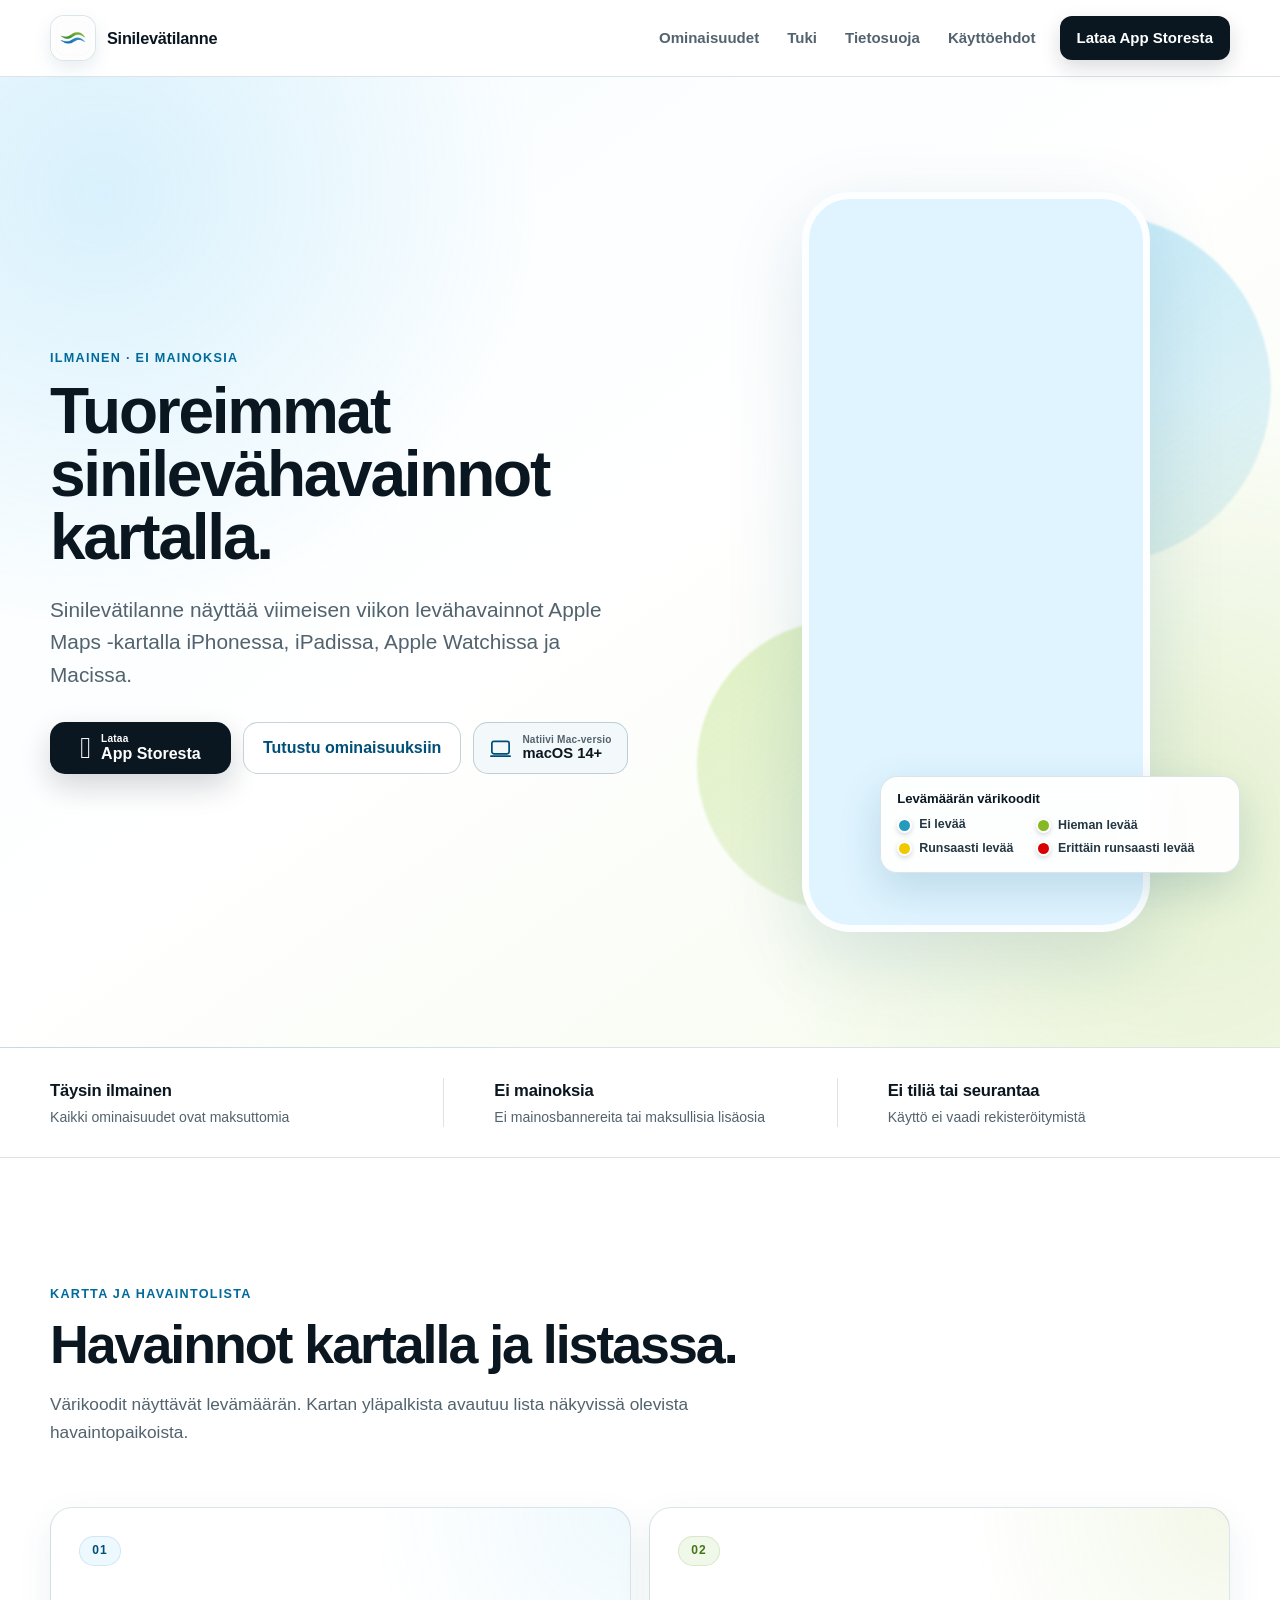
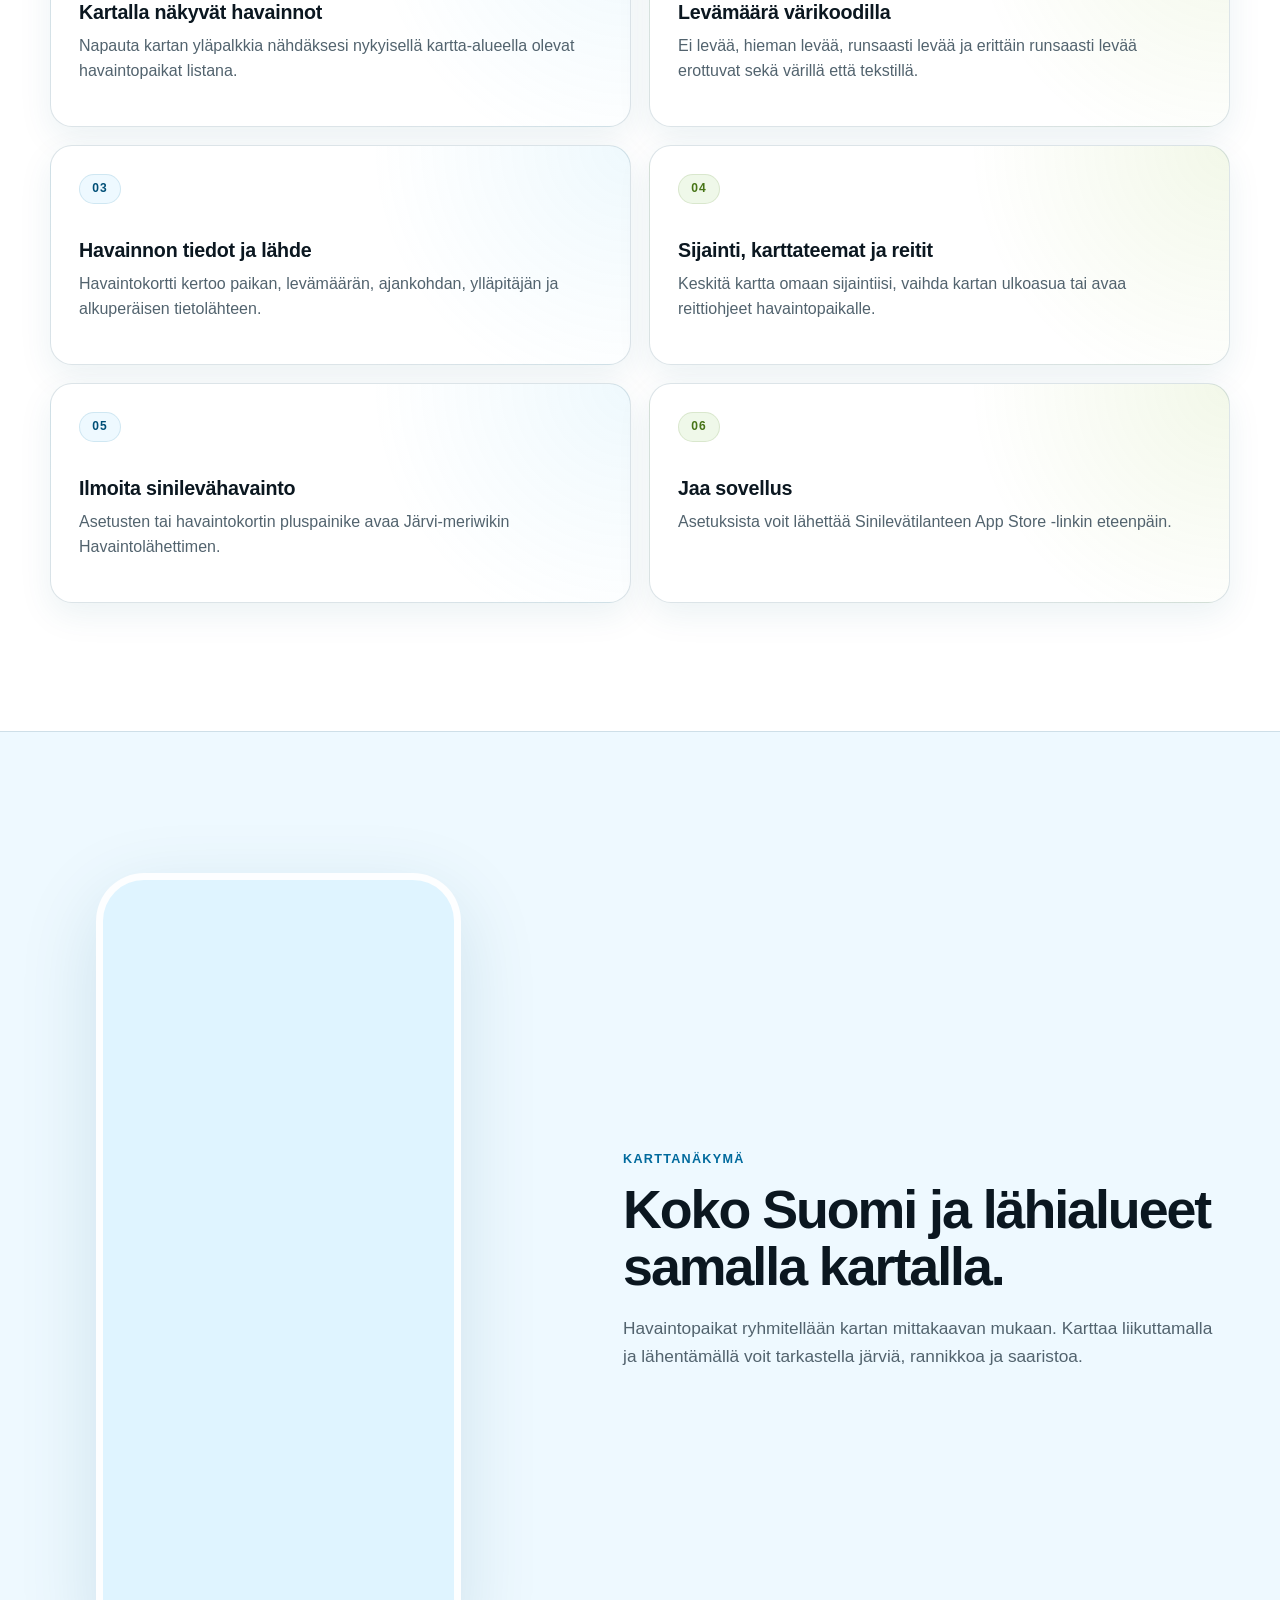
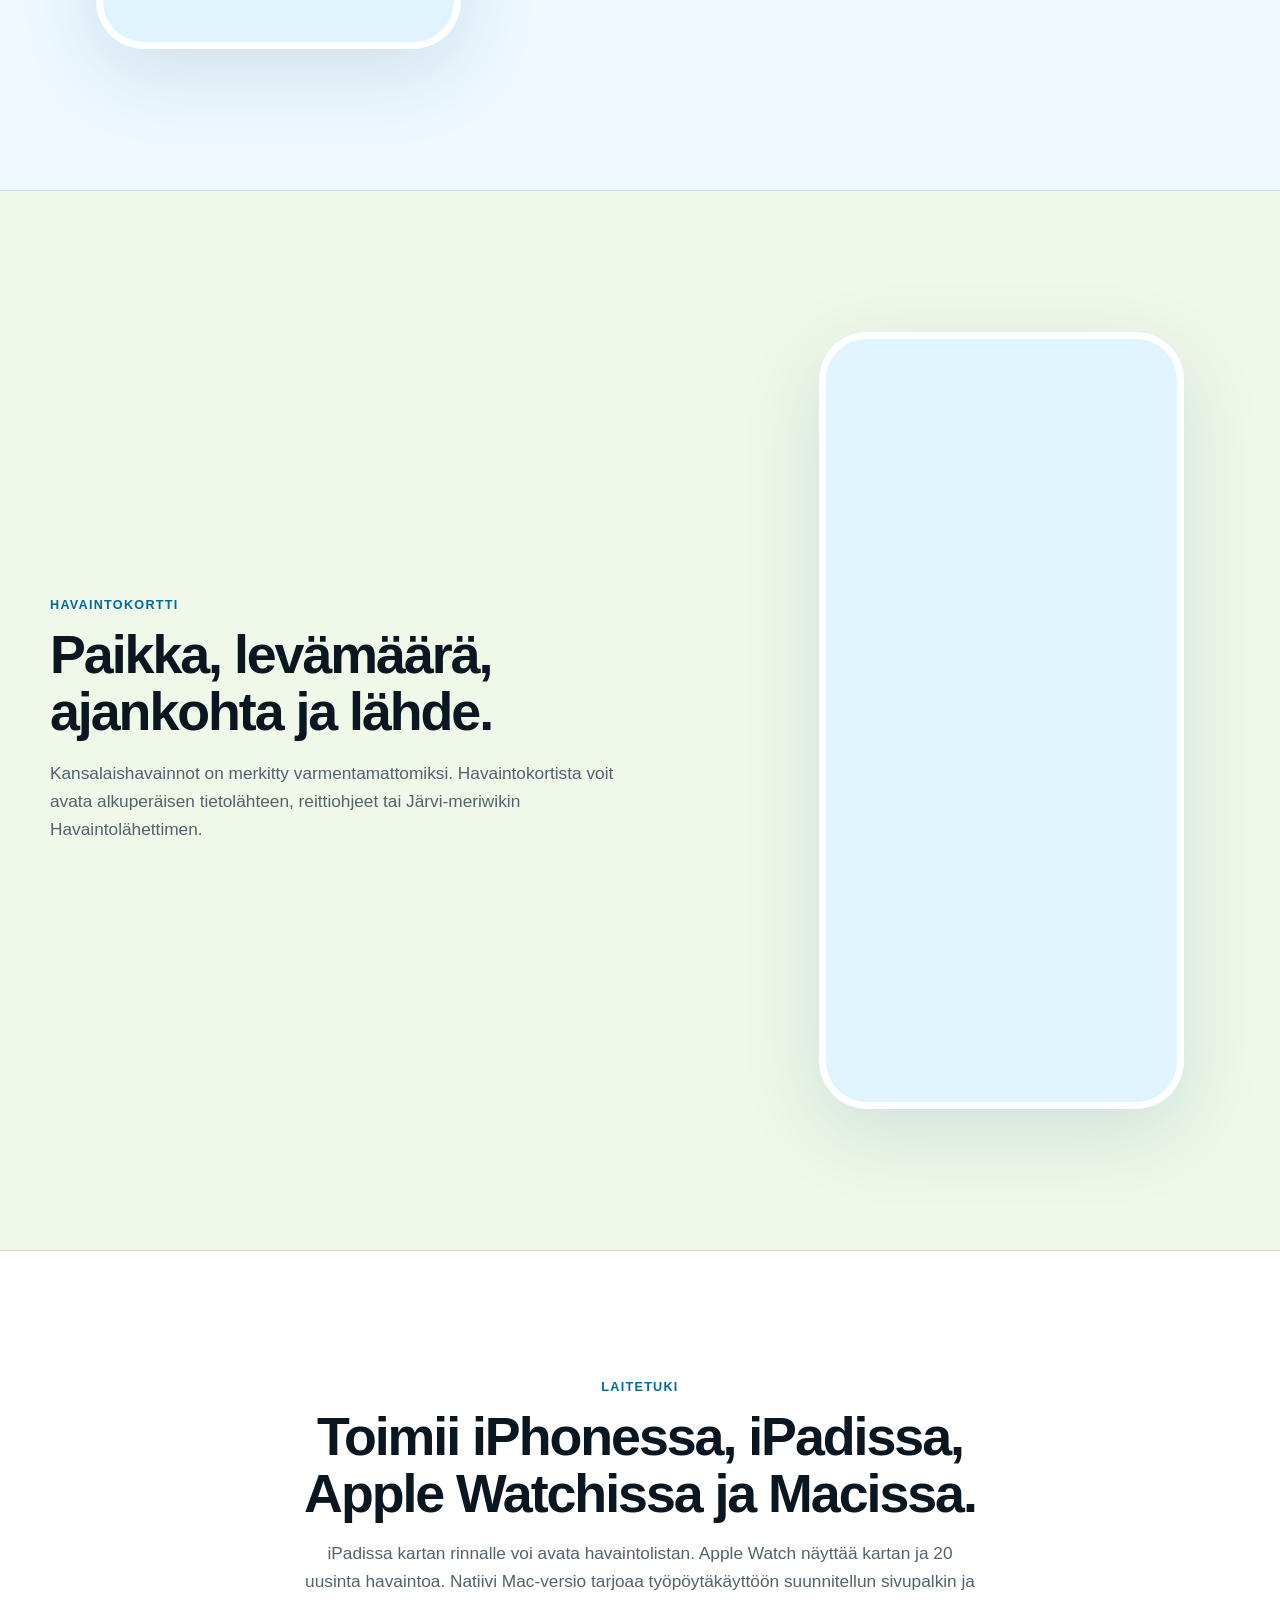
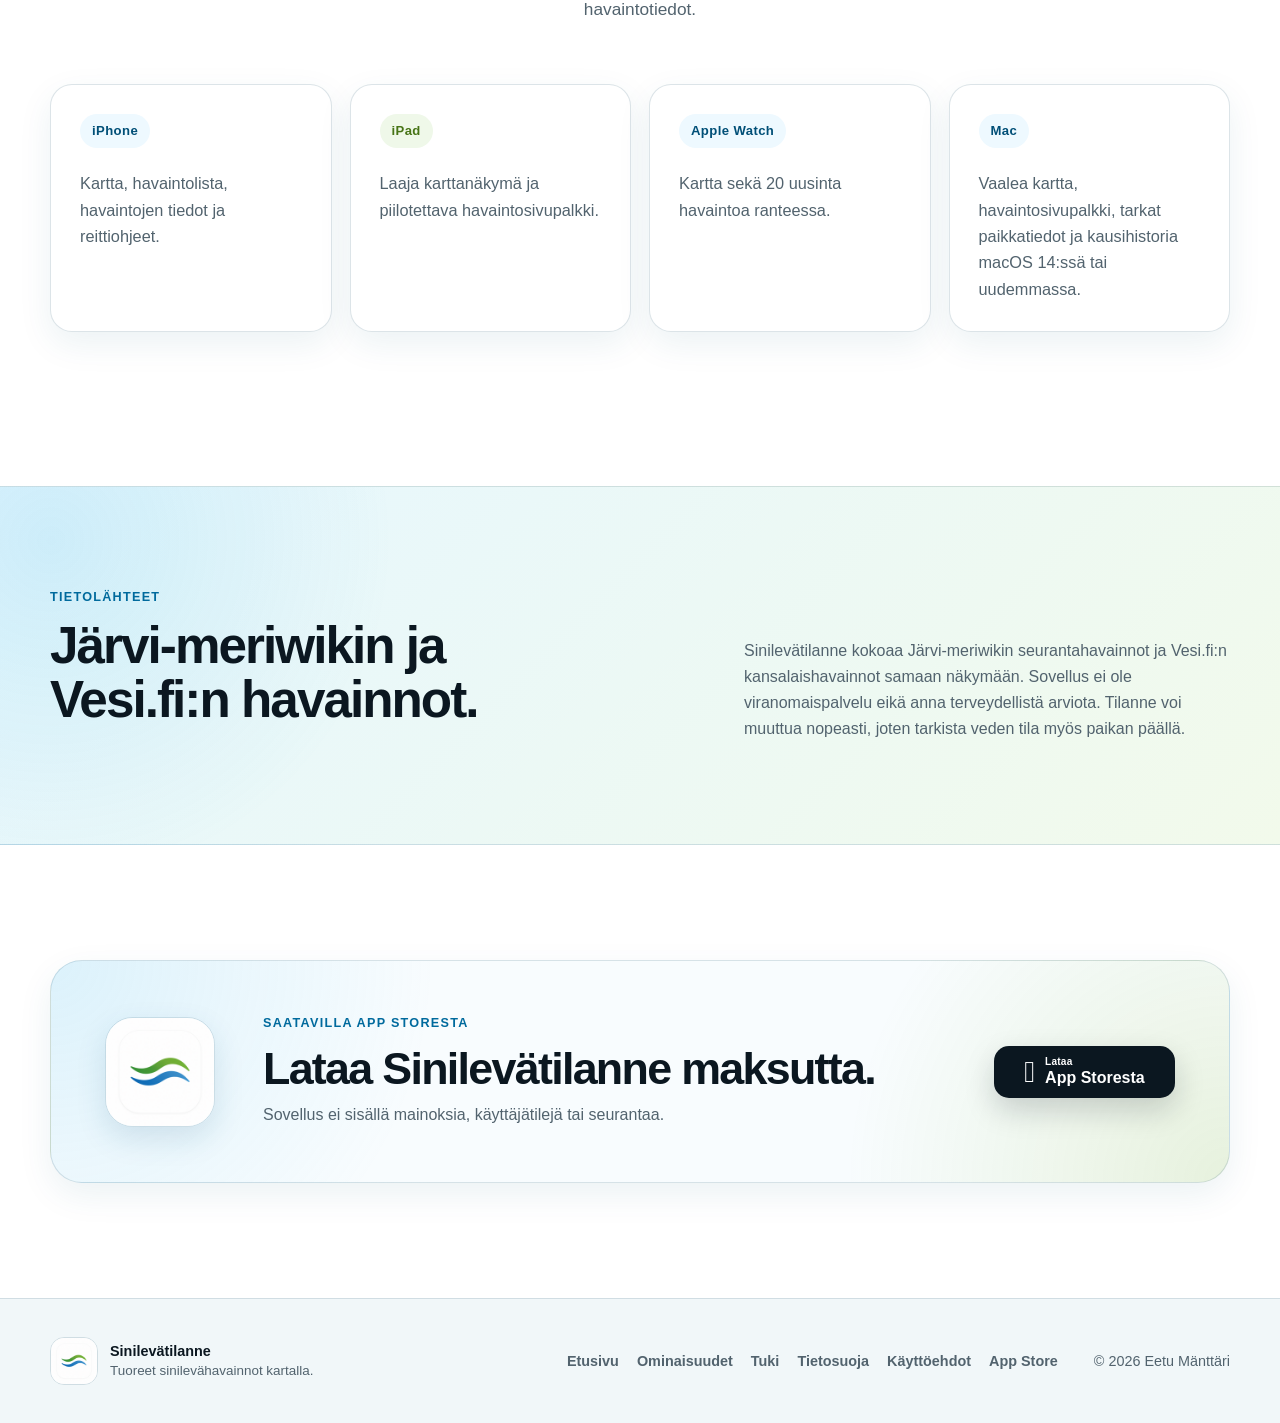
==== docs/index.html @ 80f57083 "Lisää macOS-tuki julkisille sivuille" ====
<!doctype html>
<html lang="fi">
<head>
  <meta charset="utf-8">
  <meta name="viewport" content="width=device-width, initial-scale=1">
  <meta name="color-scheme" content="light">
  <meta name="theme-color" content="#eef9ff">
  <meta name="apple-itunes-app" content="app-id=6791301861">
  <meta name="application-name" content="Sinilevätilanne">
  <meta name="author" content="Eetu Mänttäri">
  <meta name="google-site-verification" content="71go5fELUd7GLlljHa2Le_Jdma97M3bWnVEcuIMGdMI">
  <meta name="robots" content="index, follow, max-image-preview:large, max-snippet:-1, max-video-preview:-1">
  <title>Sinilevätilanne – tuoreet sinilevähavainnot kartalla</title>
  <meta name="description" content="Tuoreet sinilevähavainnot Apple Maps -kartalla. Maksuton ja mainokseton Sinilevätilanne toimii iPhonella, iPadilla, Apple Watchilla ja Macilla.">
  <meta property="og:type" content="website">
  <meta property="og:locale" content="fi_FI">
  <meta property="og:site_name" content="Sinilevätilanne">
  <meta property="og:title" content="Sinilevätilanne – tuoreet havainnot yhdellä kartalla">
  <meta property="og:description" content="Maksuton ja mainokseton sovellus tuoreiden sinilevähavaintojen tarkistamiseen.">
  <meta property="og:image" content="https://edman01.github.io/sinilevatilanne/screenshots/map-coast.png">
  <meta property="og:image:width" content="1320">
  <meta property="og:image:height" content="2868">
  <meta property="og:image:alt" content="Sinilevätilanteen kartta, jossa tuoreet havainnot näkyvät värikoodattuina.">
  <meta property="og:url" content="https://edman01.github.io/sinilevatilanne/">
  <meta name="twitter:card" content="summary_large_image">
  <meta name="twitter:title" content="Sinilevätilanne – tuoreet sinilevähavainnot kartalla">
  <meta name="twitter:description" content="Maksuton ja mainokseton sinileväkartta iPhonelle, iPadille, Apple Watchille ja Macille.">
  <meta name="twitter:image" content="https://edman01.github.io/sinilevatilanne/screenshots/map-coast.png">
  <meta name="twitter:image:alt" content="Sinilevätilanteen kartta, jossa tuoreet havainnot näkyvät värikoodattuina.">
  <link rel="canonical" href="https://edman01.github.io/sinilevatilanne/">
  <link rel="alternate" hreflang="fi" href="https://edman01.github.io/sinilevatilanne/">
  <link rel="alternate" hreflang="x-default" href="https://edman01.github.io/sinilevatilanne/">
  <link rel="sitemap" type="application/xml" href="https://edman01.github.io/sinilevatilanne/sitemap.xml">
  <link rel="preload" as="image" type="image/avif" href="screenshots/map-coast-w720.avif" imagesrcset="screenshots/map-coast-w480.avif 480w, screenshots/map-coast-w720.avif 720w, screenshots/map-coast-w1000.avif 1000w" imagesizes="(max-width: 860px) 80vw, 348px">
  <link rel="icon" href="app-icon.png" type="image/png">
  <link rel="apple-touch-icon" href="app-icon.png">
  <link rel="stylesheet" href="styles.css?v=20260718-2">
  <script type="application/ld+json">
  {
    "@context": "https://schema.org",
    "@graph": [
      {
        "@type": "WebSite",
        "@id": "https://edman01.github.io/sinilevatilanne/#website",
        "url": "https://edman01.github.io/sinilevatilanne/",
        "name": "Sinilevätilanne",
        "alternateName": "Sinilevätilanne-sovellus",
        "inLanguage": "fi"
      },
      {
        "@type": "WebPage",
        "@id": "https://edman01.github.io/sinilevatilanne/#webpage",
        "url": "https://edman01.github.io/sinilevatilanne/",
        "name": "Sinilevätilanne – tuoreet sinilevähavainnot kartalla",
        "description": "Tuoreet sinilevähavainnot Apple Maps -kartalla. Maksuton ja mainokseton Sinilevätilanne toimii iPhonella, iPadilla, Apple Watchilla ja Macilla.",
        "isPartOf": { "@id": "https://edman01.github.io/sinilevatilanne/#website" },
        "primaryImageOfPage": { "@id": "https://edman01.github.io/sinilevatilanne/#primaryimage" },
        "mainEntity": { "@id": "https://edman01.github.io/sinilevatilanne/#app" },
        "inLanguage": "fi"
      },
      {
        "@type": "ImageObject",
        "@id": "https://edman01.github.io/sinilevatilanne/#primaryimage",
        "url": "https://edman01.github.io/sinilevatilanne/screenshots/map-coast.png",
        "contentUrl": "https://edman01.github.io/sinilevatilanne/screenshots/map-coast.png",
        "width": 1320,
        "height": 2868,
        "caption": "Sinilevätilanteen kartta, jossa tuoreet havainnot näkyvät värikoodattuina.",
        "inLanguage": "fi"
      },
      {
        "@type": "SoftwareApplication",
        "@id": "https://edman01.github.io/sinilevatilanne/#app",
        "name": "Sinilevätilanne",
        "description": "Maksuton ja mainokseton sovellus tuoreiden sinilevähavaintojen tarkistamiseen Apple Maps -kartalta.",
        "applicationCategory": "UtilitiesApplication",
        "operatingSystem": "iOS, iPadOS, watchOS, macOS",
        "url": "https://edman01.github.io/sinilevatilanne/",
        "downloadUrl": "https://apps.apple.com/us/app/sinilev%C3%A4tilanne/id6791301861",
        "image": "https://edman01.github.io/sinilevatilanne/app-icon.png",
        "screenshot": [
          "https://edman01.github.io/sinilevatilanne/screenshots/map-coast.png",
          "https://edman01.github.io/sinilevatilanne/screenshots/map-finland.png",
          "https://edman01.github.io/sinilevatilanne/screenshots/observation-detail.png"
        ],
        "offers": {
          "@type": "Offer",
          "price": "0",
          "priceCurrency": "EUR",
          "availability": "https://schema.org/InStock"
        },
        "author": {
          "@type": "Person",
          "name": "Eetu Mänttäri"
        },
        "featureList": [
          "Viimeisen viikon sinilevähavainnot",
          "Kartta-alueen havainnot luettelona",
          "Havaintokortit ja alkuperäiset tietolähteet",
          "Linkki uuden havainnon ilmoittamiseen Järvi-meriwikissä",
          "Karttateemat, oma sijainti ja reittiohjeet",
          "Sovelluksen jakaminen",
          "Tuki iPhonelle, iPadille, Apple Watchille ja Macille"
        ],
        "inLanguage": "fi"
      }
    ]
  }
  </script>
</head>
<body class="marketing-page">
  <a class="skip-link" href="#sisalto">Siirry sisältöön</a>

  <header class="site-header">
    <nav class="wide-container topbar" aria-label="Päänavigaatio">
      <a class="brand" href="./" aria-label="Sinilevätilanne – etusivu">
        <span class="app-mark" aria-hidden="true"><img src="app-icon.png" alt=""></span>
        <span>Sinilevätilanne</span>
      </a>
      <div class="nav-links marketing-nav">
        <a class="desktop-link" href="#ominaisuudet">Ominaisuudet</a>
        <a href="support.html">Tuki</a>
        <a class="desktop-link" href="privacy.html">Tietosuoja</a>
        <a class="desktop-link" href="terms.html">Käyttöehdot</a>
        <a class="nav-store" href="https://apps.apple.com/us/app/sinilev%C3%A4tilanne/id6791301861" aria-label="Lataa Sinilevätilanne App Storesta">
          <span class="full-label">Lataa App Storesta</span><span class="short-label">App Store</span>
        </a>
      </div>
    </nav>
  </header>

  <main id="sisalto">
    <section class="marketing-hero">
      <div class="wide-container hero-grid">
        <div class="hero-content">
          <p class="eyebrow">Ilmainen · Ei mainoksia</p>
          <h1>Tuoreimmat sinilevähavainnot kartalla.</h1>
          <p class="hero-lead">Sinilevätilanne näyttää viimeisen viikon levähavainnot Apple Maps -kartalla iPhonessa, iPadissa, Apple Watchissa ja Macissa.</p>
          <div class="hero-actions">
            <a class="app-store-button" href="https://apps.apple.com/us/app/sinilev%C3%A4tilanne/id6791301861" aria-label="Lataa Sinilevätilanne App Storesta">
              <span class="apple-symbol" aria-hidden="true"></span>
              <span><small>Lataa</small>App Storesta</span>
            </a>
            <a class="secondary-button" href="#ominaisuudet">Tutustu ominaisuuksiin</a>
            <div class="mac-teaser">
              <svg viewBox="0 0 24 24" aria-hidden="true">
                <rect x="3" y="4.5" width="18" height="13" rx="2"></rect>
                <path d="M2 20h20"></path>
              </svg>
              <span><small>Natiivi Mac-versio</small><strong>macOS 14+</strong></span>
            </div>
          </div>
        </div>

        <div class="hero-visual">
          <div class="hero-orb hero-orb-blue" aria-hidden="true"></div>
          <div class="hero-orb hero-orb-green" aria-hidden="true"></div>
          <figure class="phone-shot hero-phone">
            <picture>
              <source type="image/avif" srcset="screenshots/map-coast-w480.avif 480w, screenshots/map-coast-w720.avif 720w, screenshots/map-coast-w1000.avif 1000w" sizes="(max-width: 860px) 80vw, 348px">
              <img src="screenshots/map-coast.png" width="1320" height="2868" alt="Lounais-Suomen karttanäkymä, jossa näkyy eri tasoisia sinilevähavaintoja." fetchpriority="high">
            </picture>
          </figure>
          <div class="floating-status" aria-label="Levämäärän värikoodit">
            <strong>Levämäärän värikoodit</strong>
            <ul class="status-legend">
              <li><span class="status-dot status-blue" aria-hidden="true"></span><span>Ei levää</span></li>
              <li><span class="status-dot status-green" aria-hidden="true"></span><span>Hieman levää</span></li>
              <li><span class="status-dot status-yellow" aria-hidden="true"></span><span>Runsaasti levää</span></li>
              <li><span class="status-dot status-red" aria-hidden="true"></span><span>Erittäin runsaasti levää</span></li>
            </ul>
          </div>
        </div>
      </div>
    </section>

    <section class="fact-strip" aria-label="Sovelluksen yhteenveto">
      <div class="wide-container fact-strip-grid">
        <div><strong>Täysin ilmainen</strong><span>Kaikki ominaisuudet ovat maksuttomia</span></div>
        <div><strong>Ei mainoksia</strong><span>Ei mainosbannereita tai maksullisia lisäosia</span></div>
        <div><strong>Ei tiliä tai seurantaa</strong><span>Käyttö ei vaadi rekisteröitymistä</span></div>
      </div>
    </section>

    <section id="ominaisuudet" class="section wide-container">
      <div class="section-heading">
        <p class="eyebrow">Kartta ja havaintolista</p>
        <h2>Havainnot kartalla ja listassa.</h2>
        <p>Värikoodit näyttävät levämäärän. Kartan yläpalkista avautuu lista näkyvissä olevista havaintopaikoista.</p>
      </div>

      <div class="feature-grid">
        <article class="feature-card">
          <span class="feature-number">01</span>
          <h3>Kartalla näkyvät havainnot</h3>
          <p>Napauta kartan yläpalkkia nähdäksesi nykyisellä kartta-alueella olevat havaintopaikat listana.</p>
        </article>
        <article class="feature-card">
          <span class="feature-number">02</span>
          <h3>Levämäärä värikoodilla</h3>
          <p>Ei levää, hieman levää, runsaasti levää ja erittäin runsaasti levää erottuvat sekä värillä että tekstillä.</p>
        </article>
        <article class="feature-card">
          <span class="feature-number">03</span>
          <h3>Havainnon tiedot ja lähde</h3>
          <p>Havaintokortti kertoo paikan, levämäärän, ajankohdan, ylläpitäjän ja alkuperäisen tietolähteen.</p>
        </article>
        <article class="feature-card">
          <span class="feature-number">04</span>
          <h3>Sijainti, karttateemat ja reitit</h3>
          <p>Keskitä kartta omaan sijaintiisi, vaihda kartan ulkoasua tai avaa reittiohjeet havaintopaikalle.</p>
        </article>
        <article class="feature-card">
          <span class="feature-number">05</span>
          <h3>Ilmoita sinilevähavainto</h3>
          <p>Asetusten tai havaintokortin pluspainike avaa Järvi-meriwikin Havaintolähettimen.</p>
        </article>
        <article class="feature-card">
          <span class="feature-number">06</span>
          <h3>Jaa sovellus</h3>
          <p>Asetuksista voit lähettää Sinilevätilanteen App Store -linkin eteenpäin.</p>
        </article>
      </div>
    </section>

    <section id="sovellus" class="showcase-section">
      <div class="wide-container showcase-grid">
        <figure class="phone-shot showcase-phone">
          <picture>
            <source type="image/avif" srcset="screenshots/map-finland-w480.avif 480w, screenshots/map-finland-w720.avif 720w, screenshots/map-finland-w1000.avif 1000w" sizes="(max-width: 860px) 76vw, 360px">
            <img src="screenshots/map-finland.png" width="1320" height="2868" alt="Sinilevätilanteen kartta, jossa koko Suomen havaintopaikat näkyvät värikoodattuina ryhminä." loading="lazy" decoding="async">
          </picture>
        </figure>
        <div class="showcase-copy">
          <p class="eyebrow">Karttanäkymä</p>
          <h2>Koko Suomi ja lähialueet samalla kartalla.</h2>
          <p>Havaintopaikat ryhmitellään kartan mittakaavan mukaan. Karttaa liikuttamalla ja lähentämällä voit tarkastella järviä, rannikkoa ja saaristoa.</p>
        </div>
      </div>
    </section>

    <section class="showcase-section showcase-alt">
      <div class="wide-container showcase-grid reverse">
        <figure class="phone-shot showcase-phone">
          <picture>
            <source type="image/avif" srcset="screenshots/observation-detail-w480.avif 480w, screenshots/observation-detail-w720.avif 720w, screenshots/observation-detail-w1000.avif 1000w" sizes="(max-width: 860px) 76vw, 360px">
            <img src="screenshots/observation-detail.png" width="1320" height="2868" alt="Havainnon tietonäkymä, jossa kansalaishavainto on luokiteltu erittäin runsaaksi leväksi ja lähteeksi on merkitty Vesi.fi / SYKE." loading="lazy" decoding="async">
          </picture>
        </figure>
        <div class="showcase-copy">
          <p class="eyebrow">Havaintokortti</p>
          <h2>Paikka, levämäärä, ajankohta ja lähde.</h2>
          <p>Kansalaishavainnot on merkitty varmentamattomiksi. Havaintokortista voit avata alkuperäisen tietolähteen, reittiohjeet tai Järvi-meriwikin Havaintolähettimen.</p>
        </div>
      </div>
    </section>

    <section id="laitetuki" class="section wide-container device-section">
      <div class="section-heading centered">
        <p class="eyebrow">Laitetuki</p>
        <h2>Toimii iPhonessa, iPadissa, Apple Watchissa ja Macissa.</h2>
        <p>iPadissa kartan rinnalle voi avata havaintolistan. Apple Watch näyttää kartan ja 20 uusinta havaintoa. Natiivi Mac-versio tarjoaa työpöytäkäyttöön suunnitellun sivupalkin ja havaintotiedot.</p>
      </div>
      <div class="device-grid">
        <article><h3>iPhone</h3><p>Kartta, havaintolista, havaintojen tiedot ja reittiohjeet.</p></article>
        <article><h3>iPad</h3><p>Laaja karttanäkymä ja piilotettava havaintosivupalkki.</p></article>
        <article><h3>Apple Watch</h3><p>Kartta sekä 20 uusinta havaintoa ranteessa.</p></article>
        <article><h3>Mac</h3><p>Vaalea kartta, havaintosivupalkki, tarkat paikkatiedot ja kausihistoria macOS 14:ssä tai uudemmassa.</p></article>
      </div>
    </section>

    <section class="source-band">
      <div class="wide-container source-band-grid">
        <div>
          <p class="eyebrow">Tietolähteet</p>
          <h2>Järvi-meriwikin ja Vesi.fi:n havainnot.</h2>
        </div>
        <p>Sinilevätilanne kokoaa Järvi-meriwikin seurantahavainnot ja Vesi.fi:n kansalaishavainnot samaan näkymään. Sovellus ei ole viranomaispalvelu eikä anna terveydellistä arviota. Tilanne voi muuttua nopeasti, joten tarkista veden tila myös paikan päällä.</p>
      </div>
    </section>

    <section class="final-cta">
      <div class="wide-container final-cta-card">
        <img src="app-icon.png" width="120" height="120" alt="Sinilevätilanne-sovelluksen kuvake">
        <div>
          <p class="eyebrow">Saatavilla App Storesta</p>
          <h2>Lataa Sinilevätilanne maksutta.</h2>
          <p>Sovellus ei sisällä mainoksia, käyttäjätilejä tai seurantaa.</p>
        </div>
        <a class="app-store-button" href="https://apps.apple.com/us/app/sinilev%C3%A4tilanne/id6791301861" aria-label="Lataa Sinilevätilanne App Storesta">
          <span class="apple-symbol" aria-hidden="true"></span>
          <span><small>Lataa</small>App Storesta</span>
        </a>
      </div>
    </section>
  </main>

  <footer class="site-footer">
    <div class="wide-container footer-grid">
      <div class="footer-brand">
        <img src="app-icon.png" width="48" height="48" alt="">
        <div><strong>Sinilevätilanne</strong><span>Tuoreet sinilevähavainnot kartalla.</span></div>
      </div>
      <nav aria-label="Alatunnisteen linkit">
        <a href="./">Etusivu</a>
        <a href="#ominaisuudet">Ominaisuudet</a>
        <a href="support.html">Tuki</a>
        <a href="privacy.html">Tietosuoja</a>
        <a href="terms.html">Käyttöehdot</a>
        <a href="https://apps.apple.com/us/app/sinilev%C3%A4tilanne/id6791301861">App Store</a>
      </nav>
      <p>© 2026 Eetu Mänttäri</p>
    </div>
  </footer>
</body>
</html>
---- docs/styles.css ----
:root {
  color-scheme: light;
  font-family: -apple-system, BlinkMacSystemFont, "SF Pro Text", "Segoe UI", sans-serif;
  color: #0b1720;
  background: #f7fbfd;
  font-synthesis: none;
  text-rendering: optimizeLegibility;
  -webkit-font-smoothing: antialiased;
  --ink: #0b1720;
  --ink-soft: #253743;
  --muted: #52636e;
  --brand: #006a9d;
  --brand-dark: #004f77;
  --green: #477416;
  --green-bright: #83b823;
  --blue-soft: #eef9ff;
  --green-soft: #eff8e9;
  --surface: #ffffff;
  --surface-soft: #f2f8fa;
  --page: #f7fbfd;
  --border: rgba(9, 67, 90, 0.14);
  --border-strong: rgba(9, 67, 90, 0.23);
  --shadow-sm: 0 12px 34px rgba(17, 88, 121, 0.08);
  --shadow: 0 24px 80px rgba(17, 88, 121, 0.14);
  --radius-sm: 14px;
  --radius: 22px;
  --radius-lg: 32px;
}

*,
*::before,
*::after {
  box-sizing: border-box;
}

html {
  scroll-behavior: smooth;
  scroll-padding-top: 96px;
}

body {
  min-width: 320px;
  margin: 0;
  overflow-x: clip;
  color: var(--ink);
  background: var(--page);
  font-size: 1rem;
  line-height: 1.62;
}

body.marketing-page {
  background: #ffffff;
}

::selection {
  color: var(--ink);
  background: #ccefff;
}

img {
  max-width: 100%;
}

a {
  color: var(--brand);
  text-decoration-thickness: 0.075em;
  text-underline-offset: 0.2em;
}

a:hover {
  color: var(--brand-dark);
}

a:focus-visible,
summary:focus-visible,
.button:focus-visible,
.app-store-button:focus-visible,
.secondary-button:focus-visible,
.nav-store:focus-visible {
  outline: 3px solid #007bb5;
  outline-offset: 4px;
  border-radius: 8px;
}

h1,
h2,
h3,
p {
  overflow-wrap: break-word;
}

h1,
h2,
h3 {
  color: var(--ink);
  text-wrap: balance;
}

h1 {
  max-width: 780px;
  margin: 0;
  font-size: clamp(2.75rem, 6.4vw, 5.15rem);
  font-weight: 790;
  line-height: 0.99;
  letter-spacing: -0.035em;
}

h2 {
  margin: 0 0 14px;
  font-size: clamp(2rem, 4.2vw, 3.65rem);
  font-weight: 760;
  line-height: 1.06;
  letter-spacing: -0.038em;
}

h3 {
  margin: 22px 0 8px;
  font-size: 1.18rem;
  line-height: 1.25;
  letter-spacing: -0.012em;
}

.wide-container,
.container {
  width: calc(100% - 40px);
  margin-inline: auto;
}

.wide-container {
  max-width: 1180px;
}

.container {
  max-width: 820px;
}

.skip-link {
  position: fixed;
  top: 12px;
  left: max(12px, env(safe-area-inset-left));
  z-index: 1000;
  padding: 11px 16px;
  color: #ffffff;
  background: var(--ink);
  border-radius: 10px;
  font-weight: 700;
  transform: translateY(-160%);
  transition: transform 160ms ease;
}

.skip-link:focus {
  color: #ffffff;
  transform: translateY(0);
}

/* Shared navigation */

.site-header {
  position: sticky;
  top: 0;
  z-index: 100;
  background: rgba(255, 255, 255, 0.9);
  border-bottom: 1px solid var(--border);
  -webkit-backdrop-filter: saturate(170%) blur(18px);
  backdrop-filter: saturate(170%) blur(18px);
}

.topbar {
  display: flex;
  align-items: center;
  justify-content: space-between;
  min-height: 76px;
  gap: 24px;
}

.brand {
  display: inline-flex;
  flex: 0 0 auto;
  align-items: center;
  gap: 11px;
  color: var(--ink);
  font-size: 1.02rem;
  font-weight: 770;
  letter-spacing: -0.016em;
  text-decoration: none;
}

.brand:hover {
  color: var(--ink);
}

.app-mark {
  display: block;
  width: 46px;
  height: 46px;
  overflow: hidden;
  background: #ffffff;
  border: 1px solid var(--border);
  border-radius: 14px;
  box-shadow: 0 7px 18px rgba(17, 88, 121, 0.1);
}

.app-mark img {
  display: block;
  width: 100%;
  height: 100%;
  object-fit: cover;
}

.nav-links {
  display: flex;
  align-items: center;
  justify-content: flex-end;
  gap: 4px;
}

.nav-links a {
  display: inline-flex;
  align-items: center;
  justify-content: center;
  min-height: 44px;
  padding: 8px 12px;
  color: var(--muted);
  border-radius: 12px;
  font-size: 0.94rem;
  font-weight: 690;
  line-height: 1.2;
  text-decoration: none;
  white-space: nowrap;
}

.nav-links a:hover {
  color: var(--ink);
  background: var(--surface-soft);
}

.nav-links a[aria-current="page"] {
  color: var(--brand-dark);
  background: var(--blue-soft);
}

.nav-links .nav-store {
  min-height: 44px;
  margin-left: 8px;
  padding-inline: 17px;
  color: #ffffff;
  background: var(--ink);
  box-shadow: 0 8px 20px rgba(11, 23, 32, 0.15);
}

.nav-links .nav-store:hover {
  color: #ffffff;
  background: #1b303e;
}

.short-label {
  display: none;
}

/* Marketing hero */

.marketing-hero {
  position: relative;
  isolation: isolate;
  overflow: hidden;
  background:
    radial-gradient(circle at 8% 12%, rgba(71, 190, 239, 0.18), transparent 30%),
    radial-gradient(circle at 91% 77%, rgba(131, 184, 35, 0.17), transparent 31%),
    linear-gradient(145deg, #f7fcff 0%, #ffffff 49%, #f5fbed 100%);
  border-bottom: 1px solid var(--border);
}

.hero-grid {
  display: grid;
  grid-template-columns: minmax(0, 1.08fr) minmax(300px, 0.92fr);
  align-items: center;
  min-height: 760px;
  gap: clamp(44px, 6vw, 96px);
  padding-block: clamp(70px, 9vw, 126px);
}

.hero-content {
  position: relative;
  z-index: 3;
}

.hero-content h1 {
  max-width: 760px;
  font-size: clamp(2.4rem, 5vw, 4.1rem);
  overflow-wrap: normal;
  word-break: normal;
  hyphens: none;
}

.eyebrow {
  margin: 0 0 12px;
  color: var(--brand);
  font-size: 0.79rem;
  font-weight: 810;
  letter-spacing: 0.1em;
  line-height: 1.4;
  text-transform: uppercase;
}

.hero-lead,
.lead {
  max-width: 690px;
  color: var(--muted);
  font-size: clamp(1.08rem, 2.25vw, 1.3rem);
  line-height: 1.58;
}

.hero-lead {
  margin: 24px 0 0;
}

.hero-actions {
  display: flex;
  flex-wrap: wrap;
  align-items: center;
  gap: 12px;
  margin-top: 30px;
}

.app-store-button,
.secondary-button,
.button,
.text-button,
.mac-teaser {
  display: inline-flex;
  align-items: center;
  justify-content: center;
  min-height: 52px;
  border-radius: 15px;
  font-weight: 730;
  line-height: 1.12;
  text-decoration: none;
}

.app-store-button {
  min-width: 181px;
  gap: 10px;
  padding: 10px 18px;
  color: #ffffff;
  background: var(--ink);
  box-shadow: 0 12px 30px rgba(11, 23, 32, 0.18);
}

.app-store-button:hover {
  color: #ffffff;
  background: #1b303e;
  transform: translateY(-1px);
}

.app-store-button small {
  display: block;
  margin-bottom: 1px;
  font-size: 0.63rem;
  font-weight: 560;
  letter-spacing: 0.02em;
}

.apple-symbol {
  font-size: 1.85rem;
  line-height: 1;
}

.secondary-button,
.button,
.text-button {
  padding: 12px 19px;
}

.secondary-button,
.text-button {
  color: var(--brand-dark);
  background: rgba(255, 255, 255, 0.78);
  border: 1px solid var(--border-strong);
}

.secondary-button:hover,
.text-button:hover {
  color: var(--ink);
  background: #ffffff;
  border-color: rgba(0, 106, 157, 0.38);
}

.mac-teaser {
  gap: 10px;
  padding: 9px 15px;
  color: var(--ink-soft);
  background: rgba(242, 248, 250, 0.88);
  border: 1px solid var(--border-strong);
}

.mac-teaser svg {
  width: 23px;
  height: 23px;
  fill: none;
  stroke: var(--brand-dark);
  stroke-linecap: round;
  stroke-linejoin: round;
  stroke-width: 1.8;
}

.mac-teaser > span {
  display: grid;
  text-align: left;
}

.mac-teaser small {
  color: var(--muted);
  font-size: 0.63rem;
  font-weight: 650;
  letter-spacing: 0.02em;
}

.mac-teaser strong {
  color: var(--ink);
  font-size: 0.92rem;
  line-height: 1.15;
}

.button {
  color: #ffffff;
  background: var(--brand-dark);
  box-shadow: 0 9px 24px rgba(0, 79, 119, 0.17);
}

.button:hover {
  color: #ffffff;
  background: #003e5e;
}

.trust-list {
  display: flex;
  flex-wrap: wrap;
  gap: 9px 18px;
  margin: 24px 0 0;
  padding: 0;
  color: var(--muted);
  font-size: 0.88rem;
  font-weight: 650;
  list-style: none;
}

.trust-list li {
  position: relative;
  padding-left: 18px;
}

.trust-list li::before {
  position: absolute;
  top: 0.7em;
  left: 0;
  width: 8px;
  height: 8px;
  background: var(--green-bright);
  border-radius: 50%;
  box-shadow: 0 0 0 4px rgba(131, 184, 35, 0.13);
  content: "";
  transform: translateY(-50%);
}

.hero-disclaimer {
  margin: 15px 0 0;
  color: var(--muted);
  font-size: 0.84rem;
  font-weight: 620;
}

.hero-visual {
  position: relative;
  isolation: isolate;
  display: grid;
  place-items: center;
  min-width: 0;
  min-height: 640px;
}

.phone-shot {
  position: relative;
  z-index: 2;
  margin: 0;
  overflow: hidden;
  background: #dff4ff;
  border: 7px solid rgba(255, 255, 255, 0.94);
  border-radius: clamp(30px, 4vw, 48px);
  box-shadow: var(--shadow);
}

.phone-shot img {
  display: block;
  width: 100%;
  height: auto;
  aspect-ratio: 1320 / 2868;
  object-fit: cover;
}

.hero-phone {
  width: min(100%, 348px);
}

.hero-orb {
  position: absolute;
  z-index: 0;
  border-radius: 50%;
  filter: blur(1px);
}

.hero-orb-blue {
  top: 3%;
  right: -8%;
  width: 350px;
  height: 350px;
  background: linear-gradient(145deg, rgba(82, 196, 242, 0.38), rgba(33, 153, 198, 0.09));
}

.hero-orb-green {
  bottom: 3%;
  left: -5%;
  width: 290px;
  height: 290px;
  background: linear-gradient(145deg, rgba(168, 218, 84, 0.34), rgba(96, 156, 35, 0.08));
}

.floating-status {
  position: absolute;
  right: -2%;
  bottom: 8%;
  z-index: 4;
  display: grid;
  width: min(360px, calc(100% - 12px));
  padding: 14px 16px 15px;
  color: var(--ink-soft);
  background: rgba(255, 255, 255, 0.94);
  border: 1px solid var(--border);
  border-radius: 17px;
  box-shadow: 0 16px 42px rgba(17, 88, 121, 0.17);
  font-size: 0.78rem;
  line-height: 1.25;
  -webkit-backdrop-filter: blur(12px);
  backdrop-filter: blur(12px);
}

.floating-status strong {
  margin-bottom: 10px;
  color: var(--ink);
  font-size: 0.82rem;
}

.status-legend {
  display: grid;
  grid-template-columns: minmax(120px, 0.8fr) minmax(166px, 1.2fr);
  align-items: start;
  gap: 8px 14px;
  margin: 0;
  padding: 0;
  list-style: none;
}

.status-legend li {
  display: flex;
  align-items: flex-start;
  gap: 7px;
  min-width: 0;
  font-weight: 650;
}

.status-dot {
  flex: 0 0 auto;
  width: 15px;
  height: 15px;
  margin-top: 0.03em;
  border: 2px solid #ffffff;
  border-radius: 50%;
  box-shadow: 0 2px 5px rgba(11, 23, 32, 0.17);
}

.status-blue { background: #269abe; }
.status-green { background: #86b823; }
.status-yellow { background: #f1c900; }
.status-red { background: #d90000; }

/* Marketing content */

.fact-strip {
  background: #ffffff;
  border-bottom: 1px solid var(--border);
}

.fact-strip-grid {
  display: grid;
  grid-template-columns: repeat(3, minmax(0, 1fr));
  padding-block: 30px;
}

.fact-strip-grid > div {
  display: grid;
  gap: 2px;
  padding-inline: clamp(20px, 4vw, 50px);
  border-left: 1px solid var(--border);
}

.fact-strip-grid > div:first-child {
  padding-left: 0;
  border-left: 0;
}

.fact-strip-grid > div:last-child {
  padding-right: 0;
}

.fact-strip strong {
  color: var(--ink);
  font-size: 1.04rem;
  letter-spacing: -0.012em;
}

.fact-strip span {
  color: var(--muted);
  font-size: 0.88rem;
  line-height: 1.45;
}

.section {
  padding-block: clamp(88px, 10vw, 138px);
}

.section-heading {
  max-width: 760px;
  margin-bottom: clamp(38px, 6vw, 60px);
}

.section-heading > p:last-child {
  max-width: 680px;
  margin: 18px 0 0;
  color: var(--muted);
  font-size: 1.08rem;
}

.section-heading.centered {
  margin-inline: auto;
  text-align: center;
}

.section-heading.centered > p:last-child {
  margin-inline: auto;
}

.feature-grid {
  display: grid;
  grid-template-columns: repeat(2, minmax(0, 1fr));
  gap: 18px;
}

.feature-card {
  position: relative;
  min-height: 220px;
  padding: 28px;
  overflow: hidden;
  background:
    radial-gradient(circle at 100% 0, rgba(76, 189, 236, 0.09), transparent 42%),
    #ffffff;
  border: 1px solid var(--border);
  border-radius: var(--radius);
  box-shadow: var(--shadow-sm);
  transition: border-color 180ms ease, box-shadow 180ms ease, transform 180ms ease;
}

.feature-card:nth-child(2n) {
  background:
    radial-gradient(circle at 100% 0, rgba(131, 184, 35, 0.1), transparent 42%),
    #ffffff;
}

.feature-card:hover {
  border-color: var(--border-strong);
  box-shadow: 0 20px 52px rgba(17, 88, 121, 0.12);
  transform: translateY(-3px);
}

.feature-card h3 {
  margin-top: 34px;
  font-size: 1.23rem;
}

.feature-card p {
  margin: 0;
  color: var(--muted);
  line-height: 1.58;
}

.feature-number {
  display: inline-flex;
  align-items: center;
  justify-content: center;
  min-width: 42px;
  height: 30px;
  padding-inline: 10px;
  color: var(--brand-dark);
  background: var(--blue-soft);
  border: 1px solid rgba(0, 106, 157, 0.13);
  border-radius: 999px;
  font-size: 0.75rem;
  font-weight: 820;
  letter-spacing: 0.08em;
}

.feature-card:nth-child(2n) .feature-number {
  color: var(--green);
  background: var(--green-soft);
  border-color: rgba(71, 116, 22, 0.13);
}

.showcase-section {
  padding-block: clamp(88px, 11vw, 148px);
  overflow: hidden;
  background: var(--blue-soft);
  border-block: 1px solid var(--border);
}

.showcase-section.showcase-alt {
  background: var(--green-soft);
  border-top: 0;
}

.showcase-grid {
  display: grid;
  grid-template-columns: minmax(280px, 0.86fr) minmax(0, 1.14fr);
  align-items: center;
  gap: clamp(52px, 9vw, 120px);
}

.showcase-grid.reverse {
  grid-template-columns: minmax(0, 1.14fr) minmax(280px, 0.86fr);
}

.showcase-grid.reverse .showcase-phone {
  order: 2;
}

.showcase-grid.reverse .showcase-copy {
  order: 1;
}

.showcase-phone {
  width: clamp(270px, 29vw, 365px);
  justify-self: center;
}

.showcase-copy {
  max-width: 650px;
}

.showcase-copy > p:not(.eyebrow) {
  max-width: 62ch;
  margin: 20px 0 0;
  color: var(--muted);
  font-size: 1.08rem;
}

.check-list {
  display: grid;
  gap: 12px;
  margin: 28px 0 0;
  padding: 0;
  color: var(--ink-soft);
  list-style: none;
}

.check-list li {
  position: relative;
  padding-left: 32px;
}

.check-list li::before {
  position: absolute;
  top: 0.14em;
  left: 0;
  display: inline-grid;
  place-items: center;
  width: 22px;
  height: 22px;
  color: #ffffff;
  background: var(--brand);
  border-radius: 50%;
  font-size: 0.78rem;
  font-weight: 900;
  content: "\2713";
}

.showcase-alt .check-list li::before {
  background: var(--green);
}

.device-section {
  padding-bottom: clamp(100px, 12vw, 160px);
}

.device-grid {
  display: grid;
  grid-template-columns: repeat(4, minmax(0, 1fr));
  gap: 18px;
}

.device-grid article {
  min-height: 190px;
  padding: 29px;
  background: #ffffff;
  border: 1px solid var(--border);
  border-radius: var(--radius);
  box-shadow: var(--shadow-sm);
}

.device-grid h3 {
  display: inline-flex;
  align-items: center;
  min-height: 34px;
  margin: 0;
  padding: 6px 12px;
  color: var(--brand-dark);
  background: var(--blue-soft);
  border-radius: 999px;
  font-size: 0.82rem;
  font-weight: 800;
  letter-spacing: 0.03em;
}

.device-grid article:nth-child(2) h3 {
  color: var(--green);
  background: var(--green-soft);
}

.device-title {
  display: flex;
  flex-wrap: wrap;
  align-items: center;
  gap: 8px;
}

.device-title > span {
  display: inline-flex;
  align-items: center;
  min-height: 28px;
  padding: 5px 10px;
  color: var(--muted);
  background: var(--surface-soft);
  border: 1px solid var(--border);
  border-radius: 999px;
  font-size: 0.72rem;
  font-weight: 760;
  letter-spacing: 0.03em;
  line-height: 1.2;
  text-transform: uppercase;
}

.device-grid .device-coming-soon {
  background: linear-gradient(145deg, #ffffff, var(--surface-soft));
}

.device-grid p {
  margin: 22px 0 0;
  color: var(--muted);
  font-size: 1.02rem;
}

.source-band {
  padding-block: clamp(68px, 8vw, 104px);
  background:
    radial-gradient(circle at 4% 15%, rgba(49, 174, 224, 0.14), transparent 27%),
    linear-gradient(135deg, #e6f7ff, #f2faeb);
  border-block: 1px solid var(--border);
}

.source-band-grid {
  display: grid;
  grid-template-columns: minmax(0, 1.1fr) minmax(0, 0.9fr);
  align-items: end;
  gap: clamp(40px, 8vw, 100px);
}

.source-band h2 {
  max-width: 700px;
  font-size: clamp(2rem, 4vw, 3.4rem);
}

.source-band-grid > p {
  margin: 0;
  color: var(--muted);
}

.final-cta {
  padding-block: clamp(74px, 9vw, 120px);
  background: #ffffff;
}

.final-cta-card {
  display: grid;
  grid-template-columns: auto minmax(0, 1fr) auto;
  align-items: center;
  gap: clamp(24px, 4vw, 48px);
  padding: clamp(30px, 5vw, 54px);
  background:
    radial-gradient(circle at 0 0, rgba(78, 193, 239, 0.17), transparent 32%),
    radial-gradient(circle at 100% 100%, rgba(131, 184, 35, 0.15), transparent 32%),
    #f8fcfe;
  border: 1px solid var(--border);
  border-radius: var(--radius-lg);
  box-shadow: var(--shadow-sm);
}

.final-cta-card > img {
  display: block;
  width: clamp(78px, 9vw, 110px);
  height: auto;
  border: 1px solid var(--border);
  border-radius: 25%;
  box-shadow: 0 12px 30px rgba(17, 88, 121, 0.13);
}

.final-cta-card h2 {
  max-width: 650px;
  margin-bottom: 10px;
  font-size: clamp(1.8rem, 3.5vw, 2.8rem);
}

.final-cta-card p:not(.eyebrow) {
  max-width: 620px;
  margin: 0;
  color: var(--muted);
}

/* Legal and support pages */

.legal-hero,
.hero {
  padding: 20px 0 clamp(58px, 8vw, 88px);
  background:
    radial-gradient(circle at 8% 0, rgba(59, 184, 234, 0.15), transparent 30%),
    radial-gradient(circle at 94% 100%, rgba(131, 184, 35, 0.13), transparent 29%),
    linear-gradient(150deg, #f5fbff, #ffffff 56%, #f7fbf1);
  border-bottom: 1px solid var(--border);
}

.hero-small {
  padding-bottom: clamp(54px, 7vw, 78px);
}

.legal-heading,
.hero-copy {
  margin-top: clamp(56px, 8vw, 88px);
}

.legal-heading h1,
.hero-copy h1 {
  font-size: clamp(2.8rem, 7vw, 4.8rem);
}

.lead {
  margin: 18px 0 0;
}

.updated {
  margin: 16px 0 0;
  color: var(--muted);
  font-size: 0.9rem;
  font-weight: 620;
}

main.legal {
  padding-block: 28px clamp(54px, 7vw, 84px);
}

.card {
  margin: 16px 0;
  padding: clamp(24px, 5vw, 34px);
  background: var(--surface);
  border: 1px solid var(--border);
  border-radius: var(--radius);
  box-shadow: var(--shadow-sm);
}

.card h2 {
  font-size: clamp(1.45rem, 4vw, 1.85rem);
  line-height: 1.18;
  letter-spacing: -0.025em;
}

.card p:first-of-type {
  margin-top: 0;
}

.card p:last-child,
.card ul:last-child,
.card dl:last-child {
  margin-bottom: 0;
}

.card p,
.notice p {
  max-width: 70ch;
}

.contact-card {
  background:
    radial-gradient(circle at 100% 0, rgba(56, 180, 230, 0.1), transparent 38%),
    #ffffff;
}

.pill {
  display: inline-flex;
  align-items: center;
  min-height: 30px;
  margin: 0 0 13px !important;
  padding: 5px 11px;
  color: var(--brand-dark);
  background: var(--blue-soft);
  border: 1px solid rgba(0, 106, 157, 0.13);
  border-radius: 999px;
  font-size: 0.74rem;
  font-weight: 810;
  letter-spacing: 0.07em;
  line-height: 1.25;
  text-transform: uppercase;
}

.email {
  margin: 12px 0 20px !important;
  font-size: clamp(1.12rem, 4vw, 1.42rem);
  font-weight: 750;
  overflow-wrap: anywhere;
}

.muted {
  color: var(--muted);
  font-size: 0.92rem;
}

.notice {
  margin: 18px 0 0;
  padding: 20px 22px;
  color: var(--ink-soft);
  background: var(--blue-soft);
  border: 1px solid var(--border);
  border-left: 4px solid var(--brand);
  border-radius: 17px;
}

.notice p {
  margin: 5px 0 0;
}

.faq-list {
  display: grid;
  gap: 10px;
  margin-top: 18px;
}

.faq-list details {
  overflow: hidden;
  background: var(--surface-soft);
  border: 1px solid var(--border);
  border-radius: 15px;
}

.faq-list summary {
  position: relative;
  min-height: 52px;
  padding: 15px 48px 15px 17px;
  color: var(--ink);
  font-weight: 710;
  line-height: 1.4;
  cursor: pointer;
  list-style: none;
}

.faq-list summary::-webkit-details-marker {
  display: none;
}

.faq-list summary::after {
  position: absolute;
  top: 50%;
  right: 18px;
  color: var(--brand);
  font-size: 1.25rem;
  font-weight: 500;
  content: "+";
  transform: translateY(-52%);
}

.faq-list details[open] summary::after {
  content: "\2212";
}

.faq-list details[open] summary {
  border-bottom: 1px solid var(--border);
}

.faq-list details p {
  margin: 0;
  padding: 16px 18px 18px;
  color: var(--muted);
}

.privacy-points {
  display: grid;
  grid-template-columns: repeat(3, minmax(0, 1fr));
  gap: 12px;
  margin: 22px 0;
}

.privacy-points > div {
  padding: 17px;
  background: var(--surface-soft);
  border: 1px solid var(--border);
  border-radius: 15px;
}

.privacy-points dt {
  margin-bottom: 6px;
  color: var(--ink);
  font-weight: 760;
}

.privacy-points dd {
  margin: 0;
  color: var(--muted);
  font-size: 0.92rem;
  line-height: 1.5;
}

.contact-actions,
.link-row {
  display: flex;
  flex-wrap: wrap;
  align-items: center;
  gap: 12px 20px;
}

.contact-actions {
  margin-top: 22px;
}

.link-row {
  margin-top: 20px;
}

.compact-card {
  display: flex;
  align-items: center;
  justify-content: space-between;
  gap: 26px;
}

.compact-card h2 {
  margin-bottom: 6px;
}

.compact-card p {
  margin: 0;
}

.legal .card,
.legal .notice {
  scroll-margin-top: 20px;
}

.legal h3 + p {
  margin-top: 0;
}

/* Shared footer */

.site-footer {
  padding-block: 38px;
  color: var(--muted);
  background: #f1f7f9;
  border-top: 1px solid var(--border);
  font-size: 0.9rem;
}

.legal-footer {
  padding-block: 34px;
}

.footer-grid {
  display: grid;
  grid-template-columns: minmax(220px, 1fr) auto auto;
  align-items: center;
  gap: 24px 36px;
}

.footer-brand {
  display: flex;
  align-items: center;
  gap: 12px;
}

.footer-brand img {
  flex: 0 0 auto;
  width: 48px;
  height: 48px;
  border: 1px solid var(--border);
  border-radius: 14px;
}

.footer-brand div {
  display: grid;
  line-height: 1.35;
}

.footer-brand strong {
  color: var(--ink);
}

.footer-brand span {
  font-size: 0.84rem;
}

.site-footer nav {
  display: flex;
  flex-wrap: wrap;
  justify-content: flex-end;
  gap: 8px 18px;
}

.site-footer nav a {
  color: var(--muted);
  font-weight: 650;
  text-decoration: none;
}

.site-footer nav a:hover {
  color: var(--brand-dark);
  text-decoration: underline;
}

.site-footer p,
.footer p {
  margin: 0;
}

.footer {
  display: flex;
  align-items: center;
  justify-content: space-between;
  gap: 16px;
  padding: 26px 0 42px;
  color: var(--muted);
  font-size: 0.9rem;
}

@media (max-width: 1040px) {
  .marketing-nav .desktop-link {
    display: none;
  }

  .hero-grid {
    grid-template-columns: minmax(0, 1fr) minmax(280px, 0.72fr);
    min-height: 700px;
    gap: 38px;
  }

  .hero-phone {
    width: min(100%, 320px);
  }

  .feature-grid {
    grid-template-columns: repeat(2, minmax(0, 1fr));
  }

  .device-grid {
    grid-template-columns: repeat(2, minmax(0, 1fr));
  }

  .final-cta-card {
    grid-template-columns: auto minmax(0, 1fr);
  }

  .final-cta-card .app-store-button {
    grid-column: 2;
    justify-self: start;
  }

  .footer-grid {
    grid-template-columns: minmax(220px, 1fr) minmax(280px, auto);
  }

  .site-footer .footer-grid > p {
    grid-column: 1 / -1;
  }
}

@media (max-width: 860px) {
  .hero-grid {
    grid-template-columns: 1fr;
    min-height: 0;
    padding-block: 68px 82px;
  }

  .hero-content {
    max-width: 730px;
  }

  .hero-visual {
    min-height: 610px;
  }

  .hero-phone {
    width: min(80vw, 315px);
  }

  .floating-status {
    right: max(2%, 10px);
  }

  .showcase-grid,
  .showcase-grid.reverse {
    grid-template-columns: 1fr;
    gap: 46px;
  }

  .showcase-grid .showcase-copy,
  .showcase-grid.reverse .showcase-copy {
    order: 1;
    max-width: 690px;
  }

  .showcase-grid .showcase-phone,
  .showcase-grid.reverse .showcase-phone {
    order: 2;
  }

  .showcase-phone {
    width: min(76vw, 325px);
  }

  .source-band-grid {
    grid-template-columns: 1fr;
    align-items: start;
    gap: 24px;
  }

  .footer-grid {
    grid-template-columns: 1fr;
    align-items: start;
  }

  .site-footer nav {
    justify-content: flex-start;
  }

  .site-footer .footer-grid > p {
    grid-column: auto;
  }
}

@media (max-width: 680px) {
  html {
    scroll-padding-top: 76px;
  }

  .wide-container,
  .container {
    width: calc(100% - 28px);
  }

  h1 {
    font-size: clamp(2.65rem, 12vw, 3.75rem);
    line-height: 1.01;
  }

  h2 {
    font-size: clamp(1.85rem, 9vw, 2.7rem);
  }

  .topbar {
    flex-wrap: wrap;
    min-height: 0;
    padding-block: 13px 11px;
    gap: 9px 12px;
  }

  .brand {
    font-size: 0.97rem;
  }

  .app-mark {
    width: 42px;
    height: 42px;
    border-radius: 13px;
  }

  .nav-links {
    width: 100%;
    justify-content: flex-start;
    flex-wrap: wrap;
    gap: 2px;
  }

  .marketing-page .topbar {
    flex-wrap: nowrap;
  }

  .marketing-page .nav-links {
    width: auto;
    margin-left: auto;
    flex-wrap: nowrap;
  }

  .nav-links a {
    min-height: 42px;
    padding: 8px 10px;
    font-size: 0.86rem;
  }

  .marketing-nav {
    justify-content: space-between;
  }

  .marketing-nav .nav-store {
    margin-left: auto;
  }

  .legal-hero,
  .hero {
    padding-top: 10px;
    padding-bottom: 54px;
  }

  .legal-heading,
  .hero-copy {
    margin-top: 44px;
  }

  .hero-grid {
    padding-block: 52px 72px;
    gap: 34px;
  }

  .hero-lead,
  .lead {
    font-size: 1.06rem;
  }

  .hero-actions {
    margin-top: 26px;
  }

  .trust-list {
    display: grid;
    gap: 9px;
  }

  .hero-visual {
    min-height: 550px;
  }

  .hero-phone {
    width: min(80vw, 278px);
  }

  .hero-orb-blue {
    width: 265px;
    height: 265px;
  }

  .hero-orb-green {
    width: 225px;
    height: 225px;
  }

  .floating-status {
    right: 0;
    bottom: 3%;
    max-width: 235px;
  }

  .status-legend {
    grid-template-columns: 1fr;
    gap: 7px;
  }

  .fact-strip-grid {
    grid-template-columns: 1fr;
    padding-block: 8px;
  }

  .fact-strip-grid > div,
  .fact-strip-grid > div:first-child,
  .fact-strip-grid > div:last-child {
    padding: 18px 0;
    border-top: 1px solid var(--border);
    border-left: 0;
  }

  .fact-strip-grid > div:first-child {
    border-top: 0;
  }

  .section,
  .showcase-section {
    padding-block: 62px;
  }

  .feature-grid,
  .device-grid,
  .privacy-points {
    grid-template-columns: 1fr;
  }

  .feature-card {
    min-height: 0;
    padding: 24px;
  }

  .feature-card h3 {
    margin-top: 26px;
  }

  .showcase-grid,
  .showcase-grid.reverse {
    gap: 38px;
  }

  .showcase-phone {
    width: min(76vw, 292px);
  }

  .device-grid article {
    min-height: 0;
    padding: 24px;
  }

  .final-cta-card {
    grid-template-columns: 1fr;
    justify-items: start;
  }

  .final-cta-card .app-store-button {
    grid-column: auto;
  }

  main.legal {
    padding-top: 15px;
  }

  .card {
    margin: 12px 0;
    padding: 22px;
    border-radius: 19px;
  }

  .notice {
    padding: 18px;
  }

  .compact-card,
  .footer {
    align-items: flex-start;
    flex-direction: column;
  }

  .site-footer nav {
    display: grid;
    grid-template-columns: repeat(2, minmax(0, max-content));
    gap: 10px 22px;
  }
}

@media (max-width: 420px) {
  .brand {
    gap: 9px;
  }

  .brand > span:last-child {
    max-width: 164px;
  }

  .marketing-nav .nav-store {
    padding-inline: 14px;
  }

  .full-label {
    display: none;
  }

  .short-label {
    display: inline;
  }

  .hero-actions {
    align-items: stretch;
    flex-direction: column;
  }

  .hero-actions .app-store-button,
  .hero-actions .secondary-button,
  .hero-actions .mac-teaser {
    width: 100%;
  }

  .hero-visual {
    min-height: 520px;
  }

  .hero-phone {
    width: min(82vw, 258px);
  }

  .floating-status {
    right: 50%;
    width: max-content;
    max-width: calc(100% - 8px);
    transform: translateX(50%);
  }

  .final-cta-card {
    justify-items: center;
    text-align: center;
  }

  .final-cta-card .app-store-button {
    width: 100%;
  }

  .site-footer nav {
    grid-template-columns: 1fr;
  }
}

@media (prefers-reduced-motion: reduce) {
  html {
    scroll-behavior: auto;
  }

  *,
  *::before,
  *::after {
    scroll-behavior: auto !important;
    transition-duration: 0.01ms !important;
    animation-duration: 0.01ms !important;
    animation-iteration-count: 1 !important;
  }

  .app-store-button:hover,
  .feature-card:hover {
    transform: none;
  }
}

@media (forced-colors: active) {
  .phone-shot,
  .card,
  .feature-card,
  .device-grid article,
  .final-cta-card {
    border: 1px solid CanvasText;
  }

  .trust-list li::before,
  .check-list li::before,
  .status-dot {
    forced-color-adjust: none;
  }
}
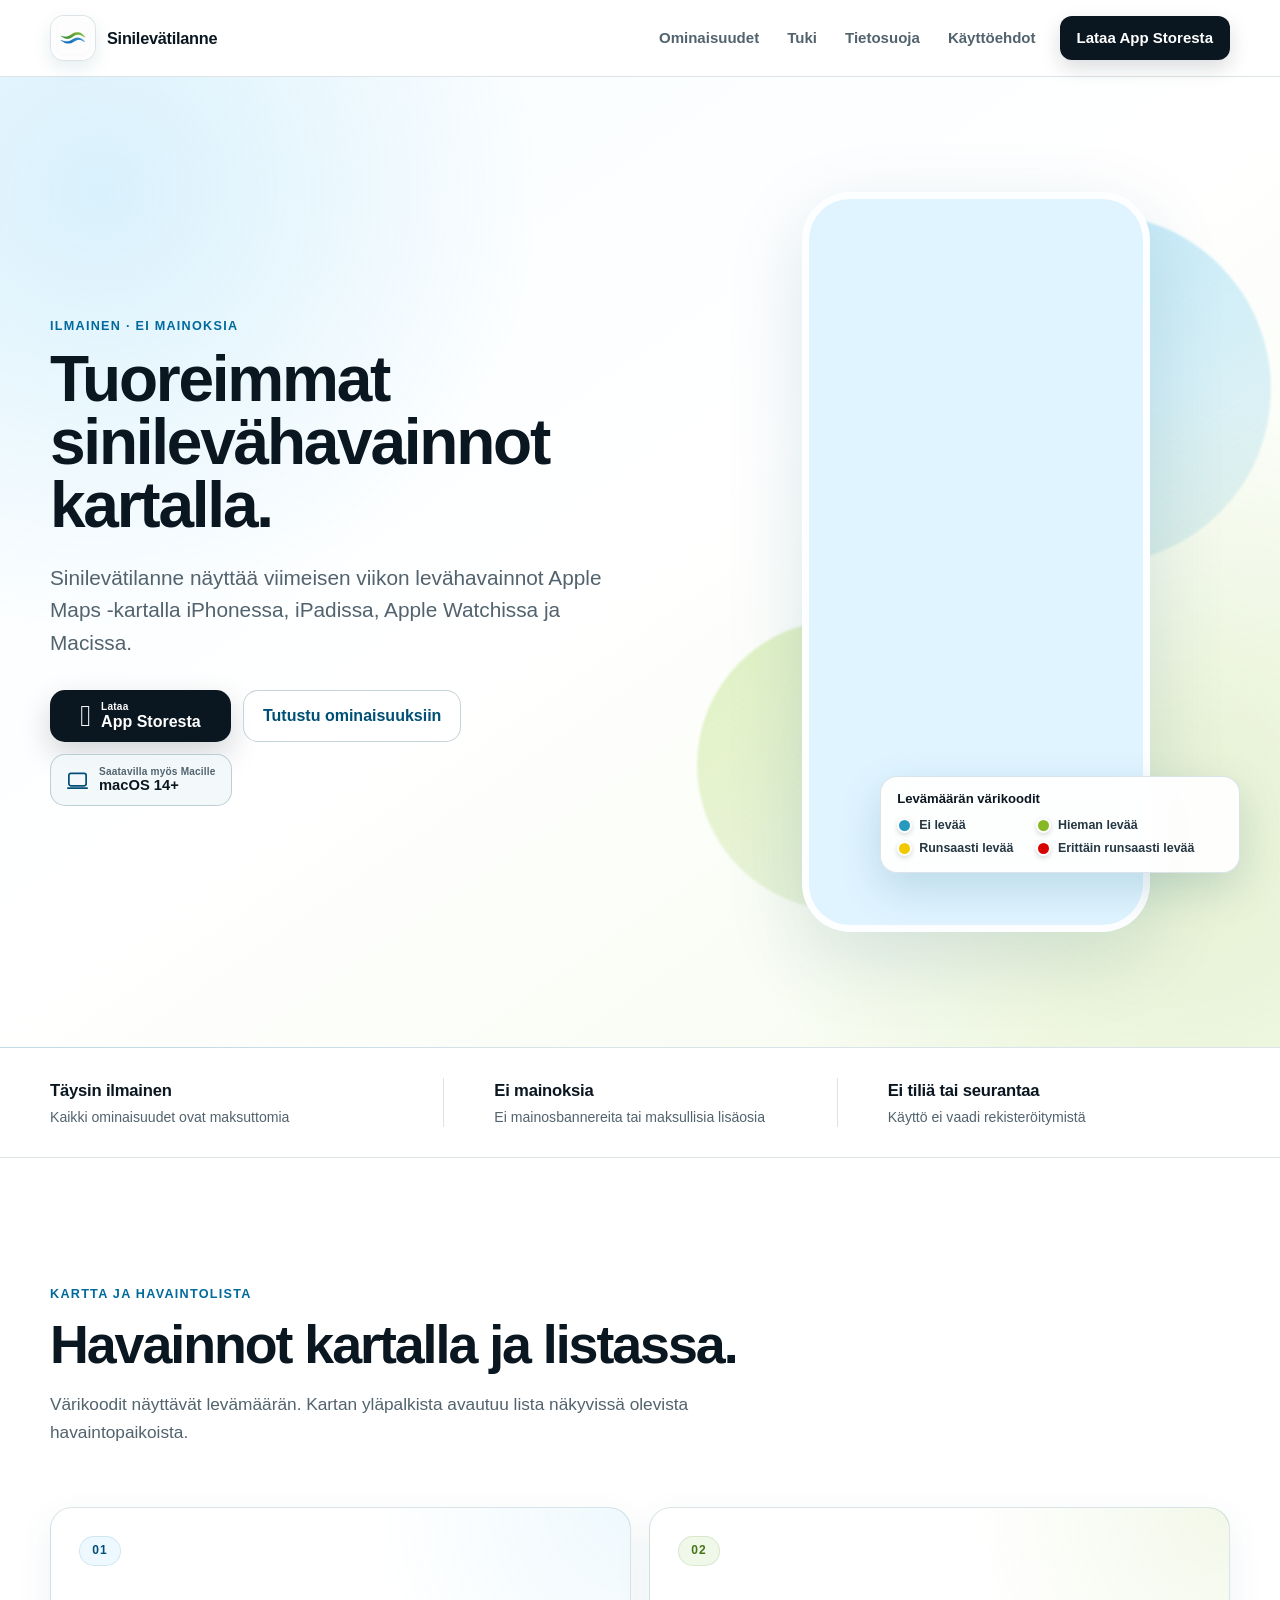
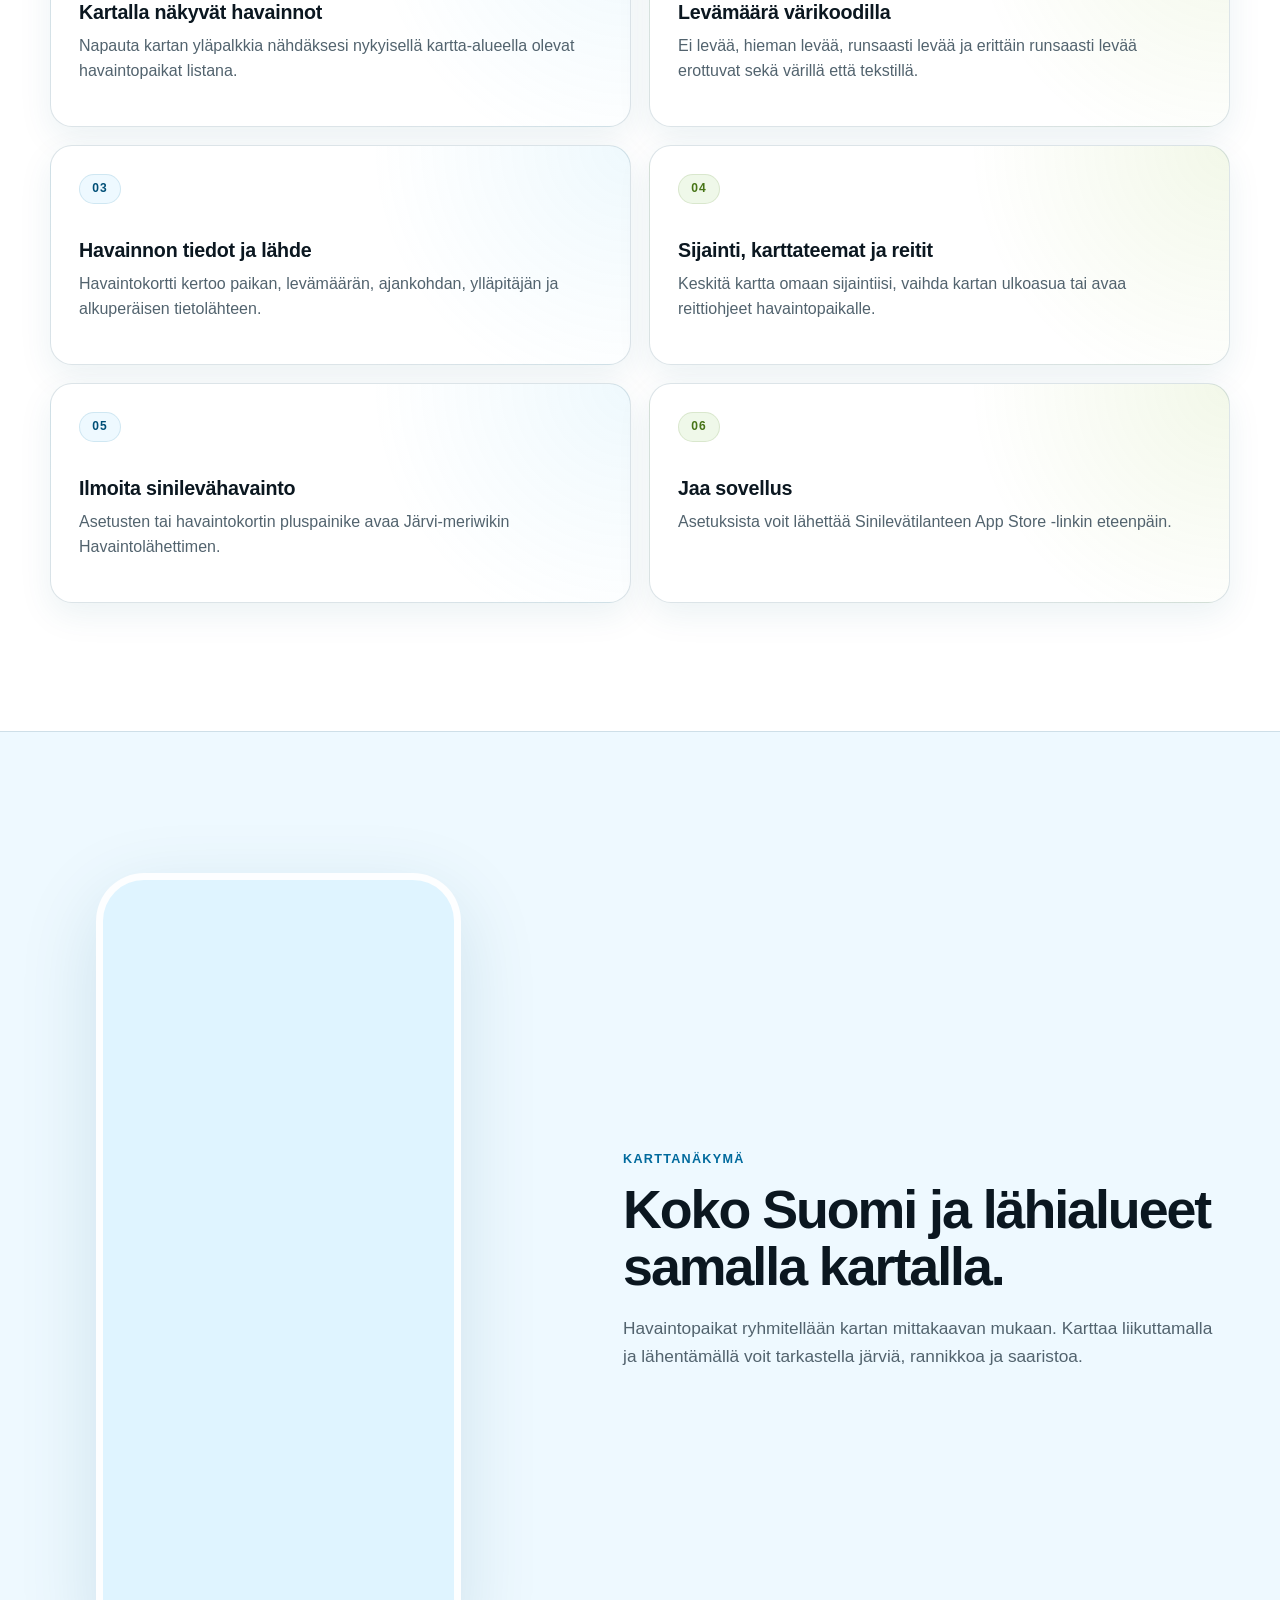
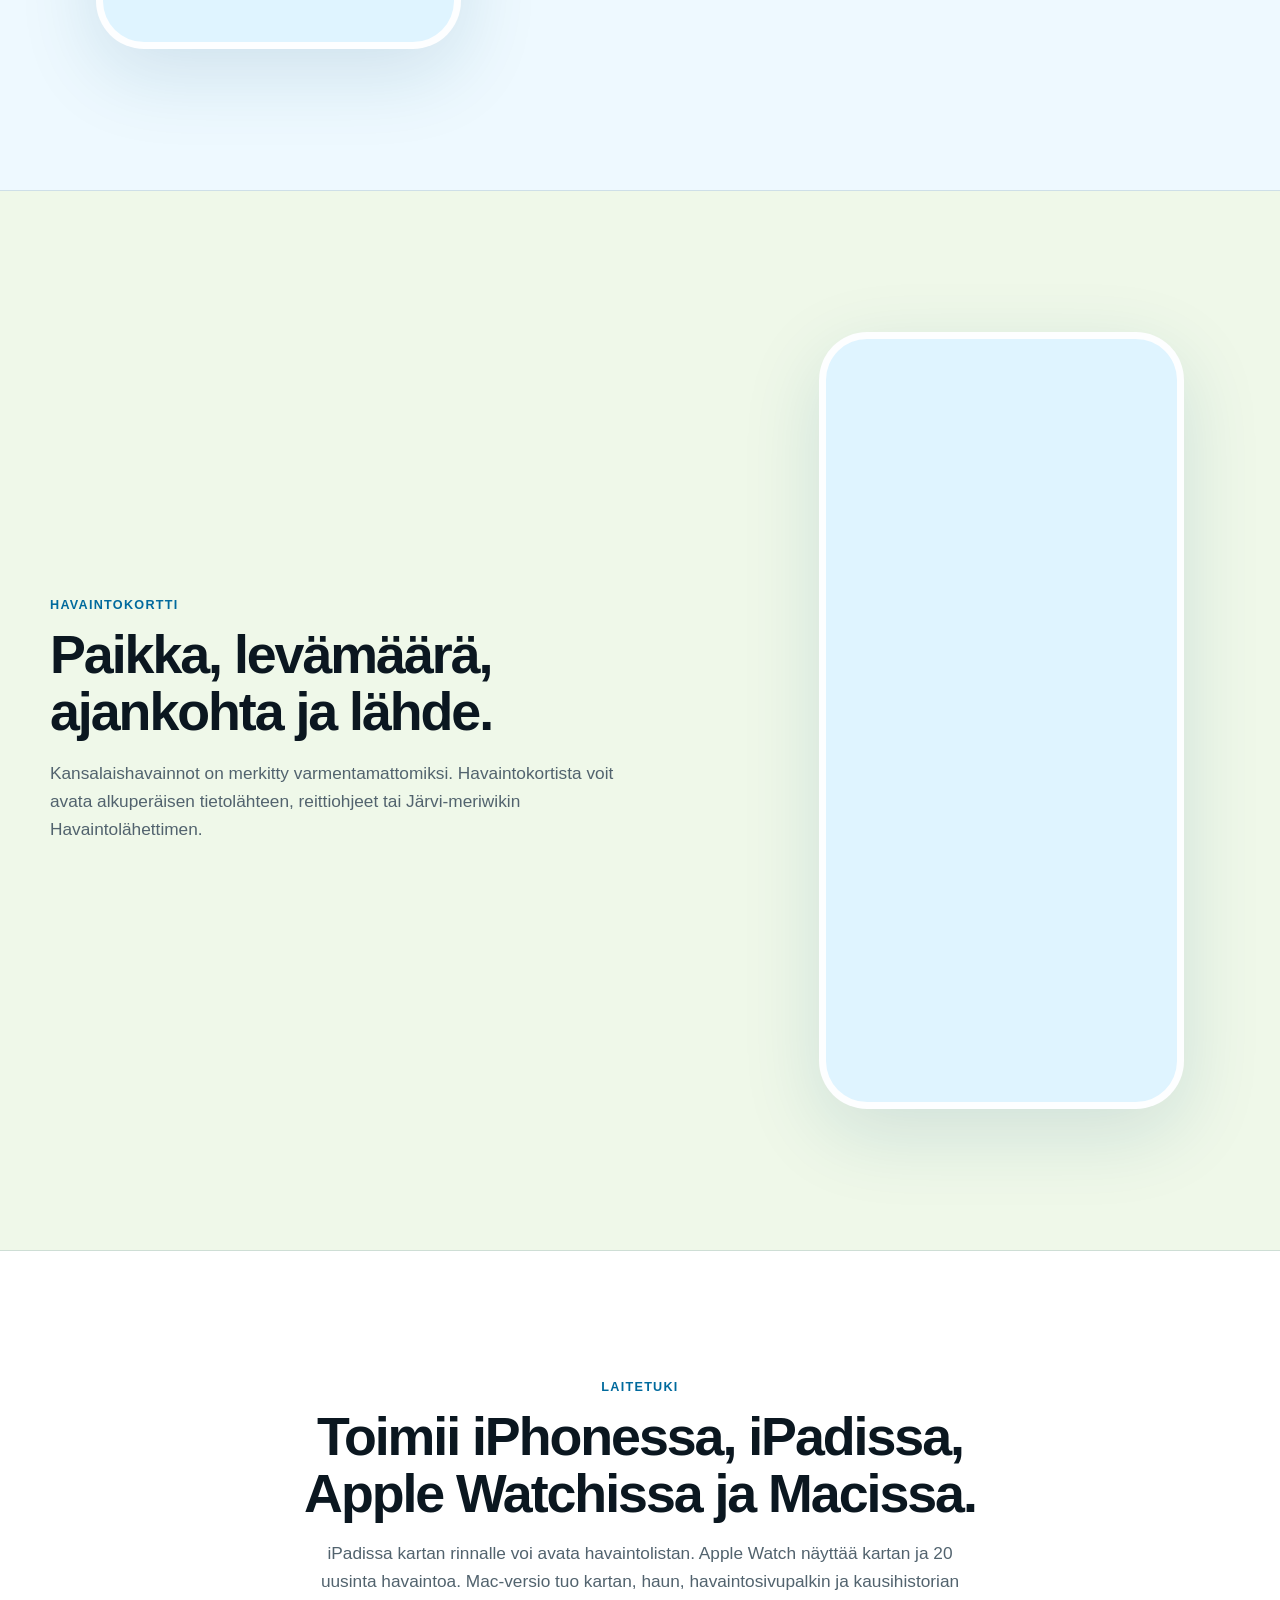
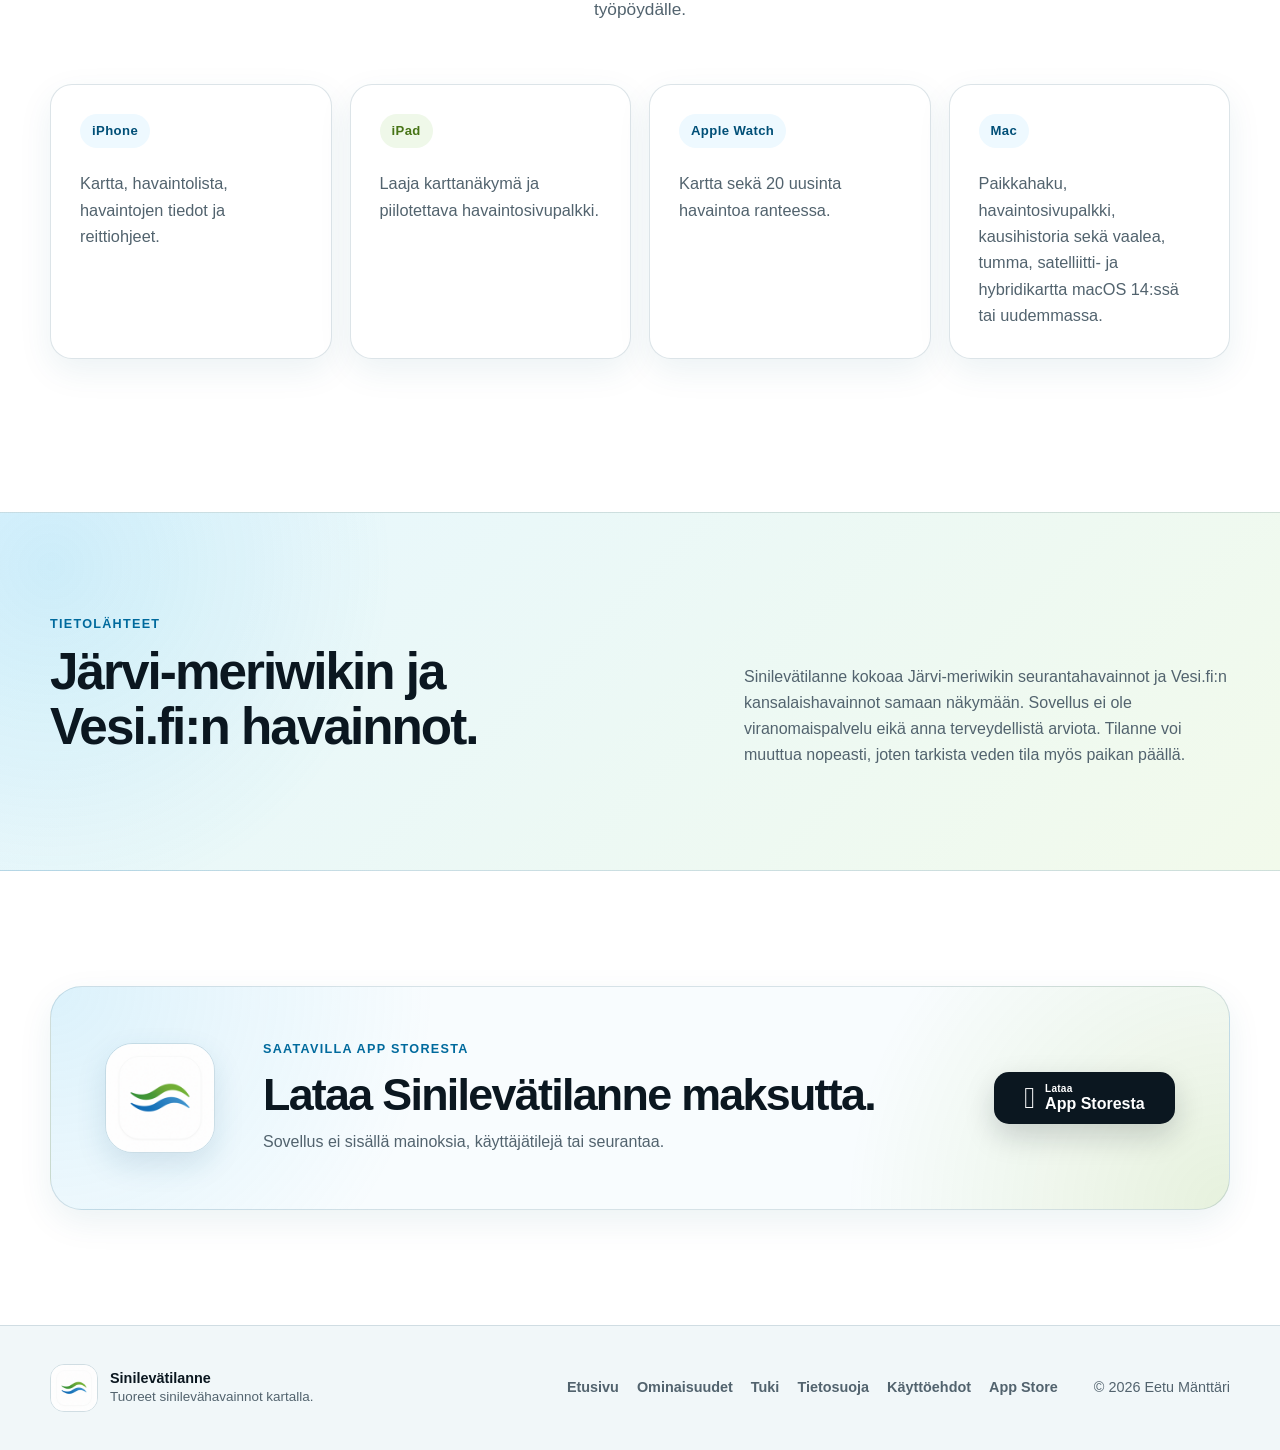
==== commit d91aff73: "Päivitä Mac-versio julkaistuksi laitetueksi" ====
--- a/docs/index.html
+++ b/docs/index.html
@@ -34,7 +34,7 @@
   <link rel="preload" as="image" type="image/avif" href="screenshots/map-coast-w720.avif" imagesrcset="screenshots/map-coast-w480.avif 480w, screenshots/map-coast-w720.avif 720w, screenshots/map-coast-w1000.avif 1000w" imagesizes="(max-width: 860px) 80vw, 348px">
   <link rel="icon" href="app-icon.png" type="image/png">
   <link rel="apple-touch-icon" href="app-icon.png">
-  <link rel="stylesheet" href="styles.css?v=20260718-2">
+  <link rel="stylesheet" href="styles.css?v=20260829-1">
   <script type="application/ld+json">
   {
     "@context": "https://schema.org",
@@ -142,12 +142,12 @@
               <span><small>Lataa</small>App Storesta</span>
             </a>
             <a class="secondary-button" href="#ominaisuudet">Tutustu ominaisuuksiin</a>
-            <div class="mac-teaser">
+            <div class="mac-availability" aria-label="Sinilevätilanne on saatavilla myös Macille">
               <svg viewBox="0 0 24 24" aria-hidden="true">
                 <rect x="3" y="4.5" width="18" height="13" rx="2"></rect>
                 <path d="M2 20h20"></path>
               </svg>
-              <span><small>Natiivi Mac-versio</small><strong>macOS 14+</strong></span>
+              <span><small>Saatavilla myös Macille</small><strong>macOS 14+</strong></span>
             </div>
           </div>
         </div>
@@ -259,13 +259,13 @@
       <div class="section-heading centered">
         <p class="eyebrow">Laitetuki</p>
         <h2>Toimii iPhonessa, iPadissa, Apple Watchissa ja Macissa.</h2>
-        <p>iPadissa kartan rinnalle voi avata havaintolistan. Apple Watch näyttää kartan ja 20 uusinta havaintoa. Natiivi Mac-versio tarjoaa työpöytäkäyttöön suunnitellun sivupalkin ja havaintotiedot.</p>
+        <p>iPadissa kartan rinnalle voi avata havaintolistan. Apple Watch näyttää kartan ja 20 uusinta havaintoa. Mac-versio tuo kartan, haun, havaintosivupalkin ja kausihistorian työpöydälle.</p>
       </div>
       <div class="device-grid">
         <article><h3>iPhone</h3><p>Kartta, havaintolista, havaintojen tiedot ja reittiohjeet.</p></article>
         <article><h3>iPad</h3><p>Laaja karttanäkymä ja piilotettava havaintosivupalkki.</p></article>
         <article><h3>Apple Watch</h3><p>Kartta sekä 20 uusinta havaintoa ranteessa.</p></article>
-        <article><h3>Mac</h3><p>Vaalea kartta, havaintosivupalkki, tarkat paikkatiedot ja kausihistoria macOS 14:ssä tai uudemmassa.</p></article>
+        <article><h3>Mac</h3><p>Paikkahaku, havaintosivupalkki, kausihistoria sekä vaalea, tumma, satelliitti- ja hybridikartta macOS 14:ssä tai uudemmassa.</p></article>
       </div>
     </section>
 
--- a/docs/styles.css
+++ b/docs/styles.css
@@ -326,7 +326,7 @@
 .secondary-button,
 .button,
 .text-button,
-.mac-teaser {
+.mac-availability {
   display: inline-flex;
   align-items: center;
   justify-content: center;
@@ -385,7 +385,7 @@
   border-color: rgba(0, 106, 157, 0.38);
 }
 
-.mac-teaser {
+.mac-availability {
   gap: 10px;
   padding: 9px 15px;
   color: var(--ink-soft);
@@ -393,7 +393,7 @@
   border: 1px solid var(--border-strong);
 }
 
-.mac-teaser svg {
+.mac-availability svg {
   width: 23px;
   height: 23px;
   fill: none;
@@ -403,19 +403,19 @@
   stroke-width: 1.8;
 }
 
-.mac-teaser > span {
+.mac-availability > span {
   display: grid;
   text-align: left;
 }
 
-.mac-teaser small {
+.mac-availability small {
   color: var(--muted);
   font-size: 0.63rem;
   font-weight: 650;
   letter-spacing: 0.02em;
 }
 
-.mac-teaser strong {
+.mac-availability strong {
   color: var(--ink);
   font-size: 0.92rem;
   line-height: 1.15;
@@ -1598,7 +1598,7 @@
 
   .hero-actions .app-store-button,
   .hero-actions .secondary-button,
-  .hero-actions .mac-teaser {
+  .hero-actions .mac-availability {
     width: 100%;
   }
 
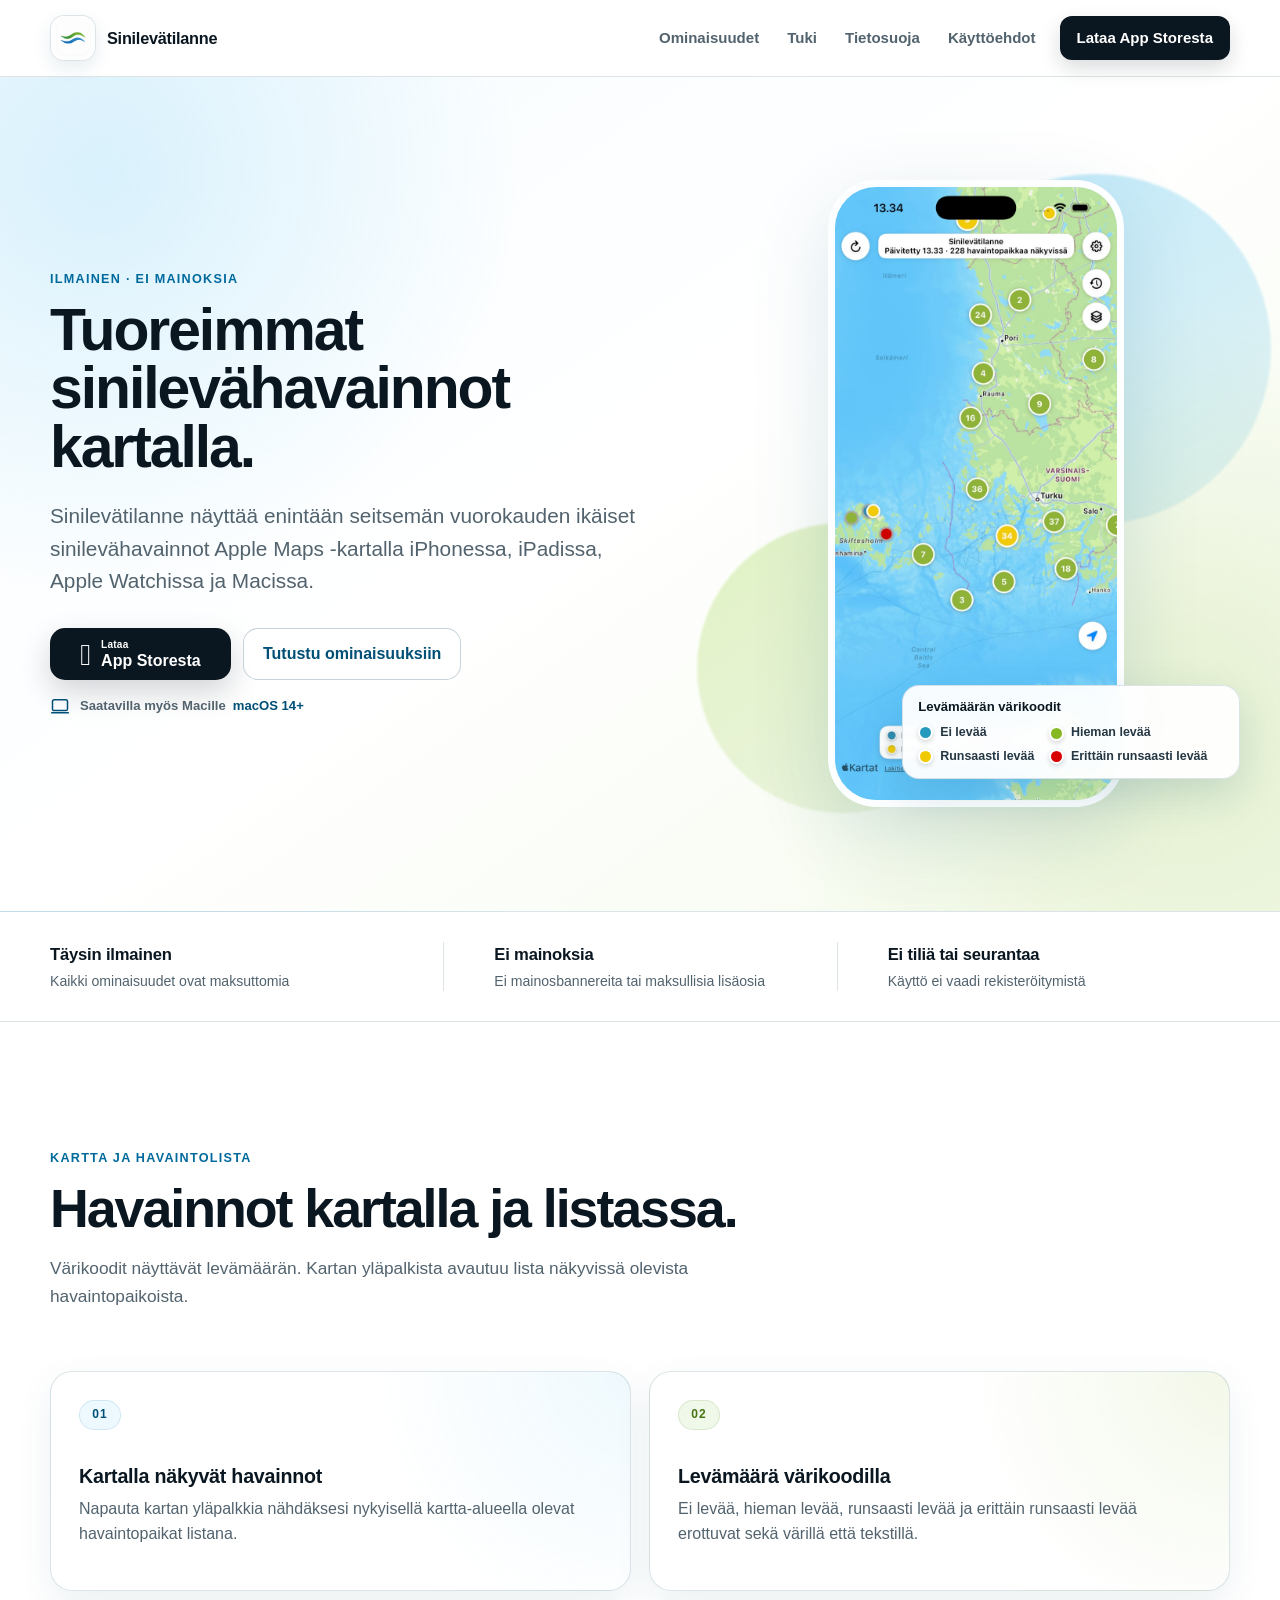
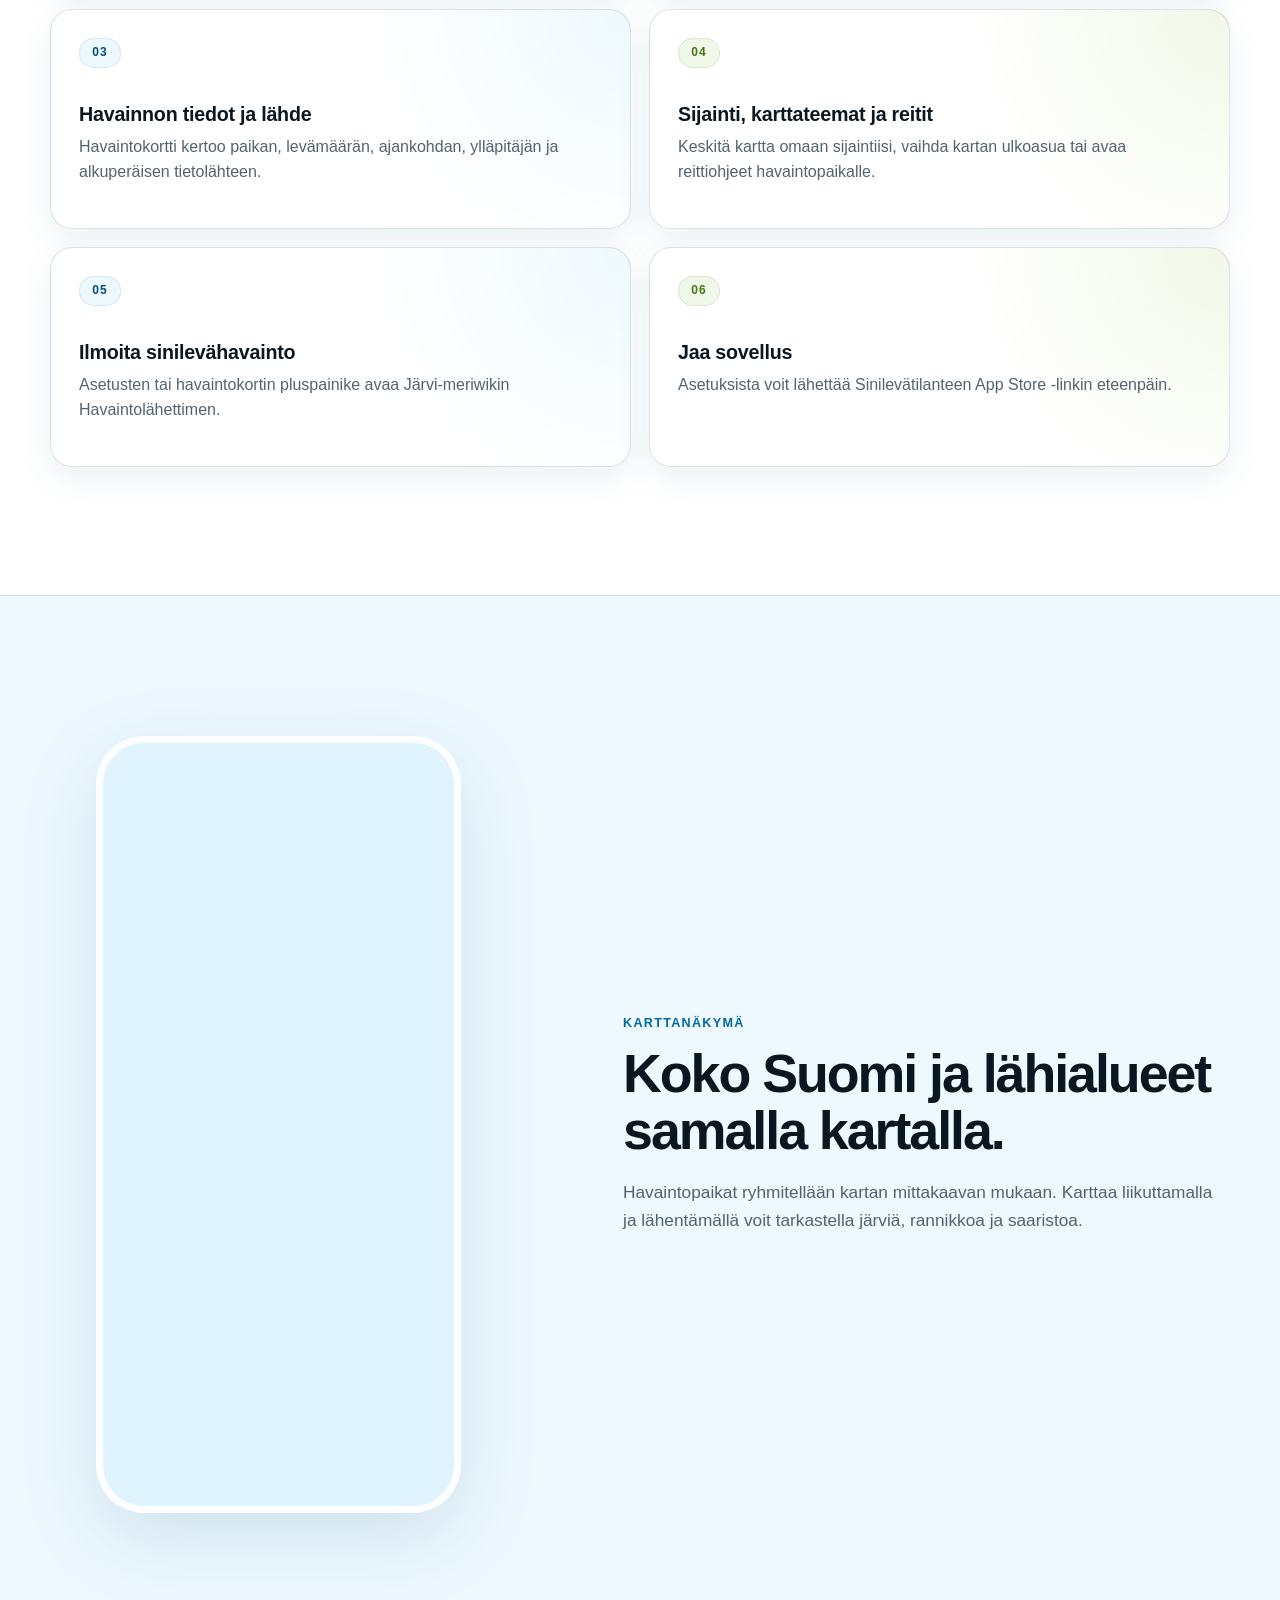
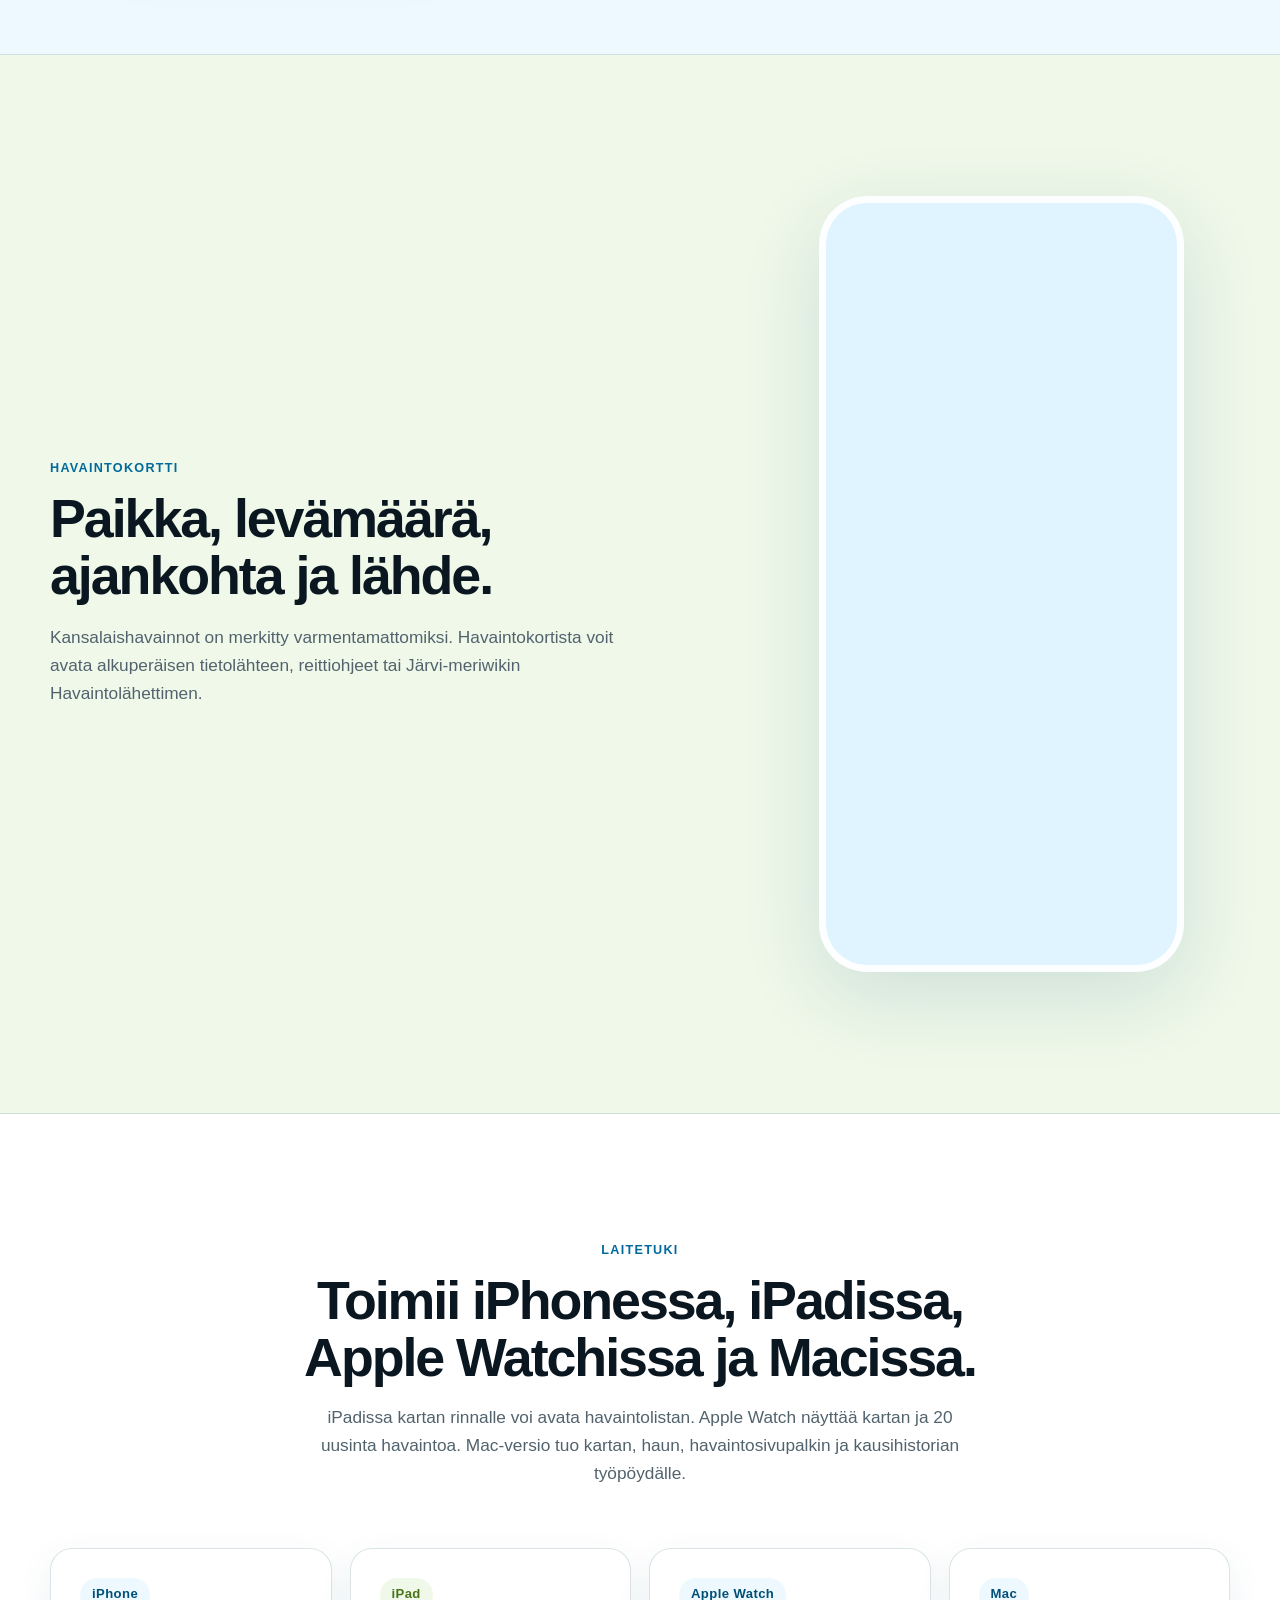
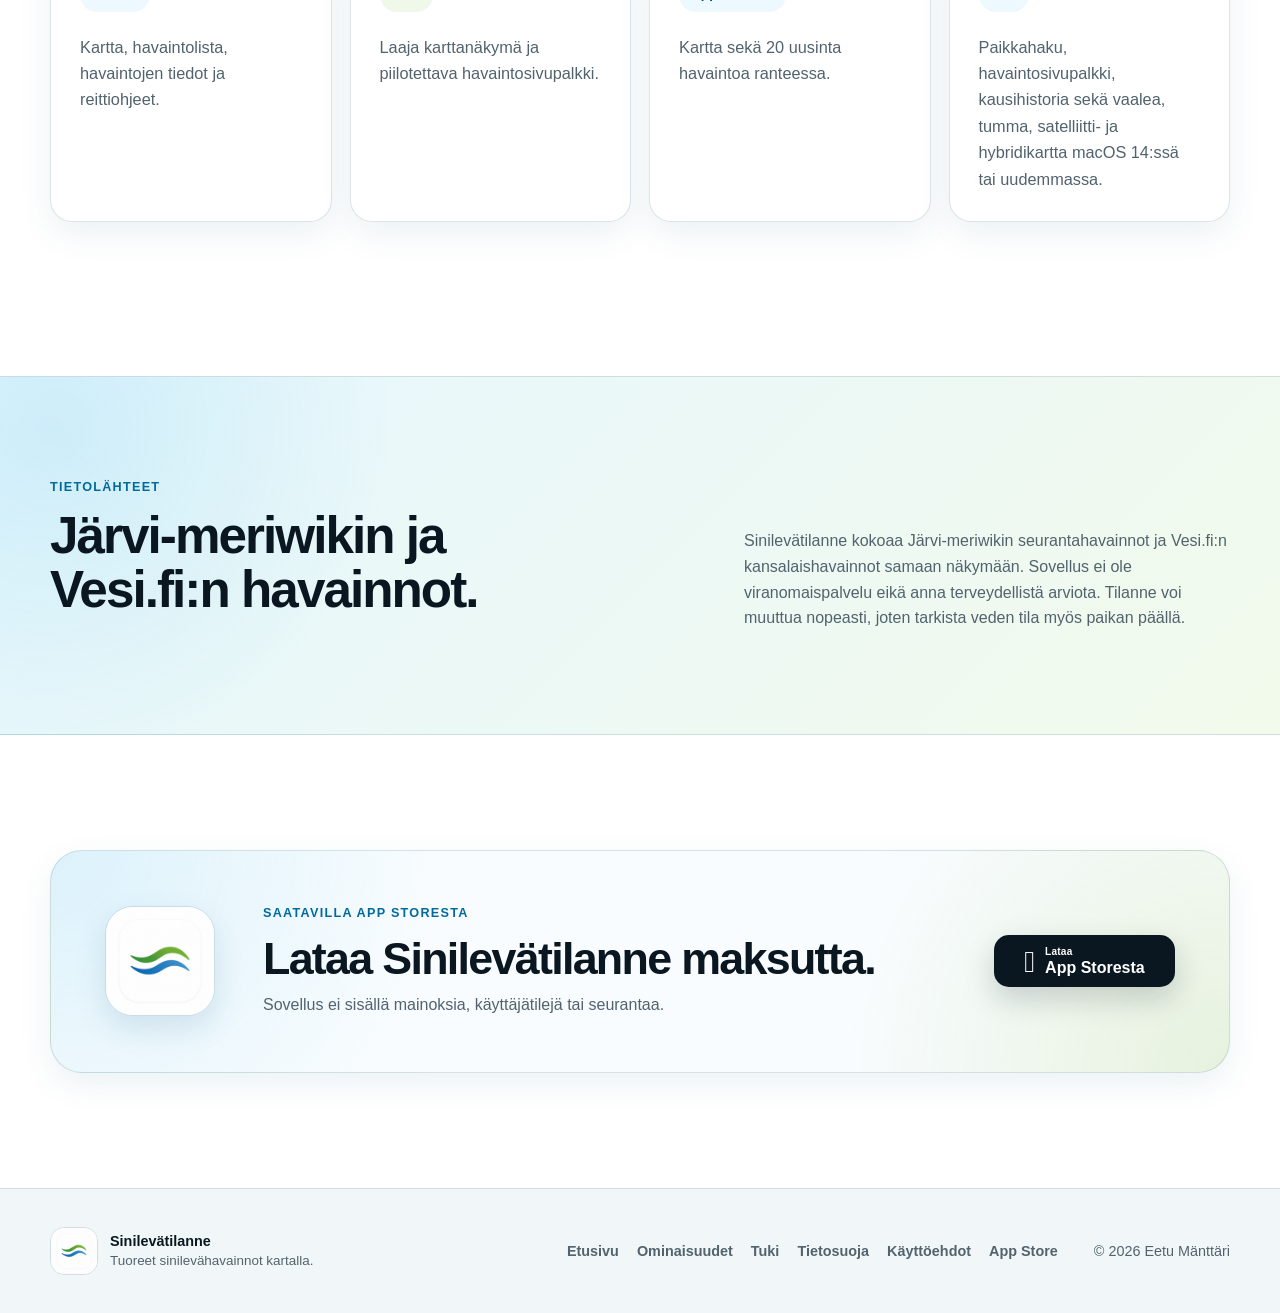
==== commit f0dffb70: "Korjaa markkinointisivun hero-asettelu" ====
--- a/docs/index.html
+++ b/docs/index.html
@@ -31,10 +31,10 @@
   <link rel="alternate" hreflang="fi" href="https://edman01.github.io/sinilevatilanne/">
   <link rel="alternate" hreflang="x-default" href="https://edman01.github.io/sinilevatilanne/">
   <link rel="sitemap" type="application/xml" href="https://edman01.github.io/sinilevatilanne/sitemap.xml">
-  <link rel="preload" as="image" type="image/avif" href="screenshots/map-coast-w720.avif" imagesrcset="screenshots/map-coast-w480.avif 480w, screenshots/map-coast-w720.avif 720w, screenshots/map-coast-w1000.avif 1000w" imagesizes="(max-width: 860px) 80vw, 348px">
+  <link rel="preload" as="image" type="image/avif" href="screenshots/map-coast-w720.avif" imagesrcset="screenshots/map-coast-w720.avif 720w, screenshots/map-coast-w1000.avif 1000w" imagesizes="(max-width: 860px) 82vw, 296px">
   <link rel="icon" href="app-icon.png" type="image/png">
   <link rel="apple-touch-icon" href="app-icon.png">
-  <link rel="stylesheet" href="styles.css?v=20260829-1">
+  <link rel="stylesheet" href="styles.css?v=20260829-2">
   <script type="application/ld+json">
   {
     "@context": "https://schema.org",
@@ -135,7 +135,7 @@
         <div class="hero-content">
           <p class="eyebrow">Ilmainen · Ei mainoksia</p>
           <h1>Tuoreimmat sinilevähavainnot kartalla.</h1>
-          <p class="hero-lead">Sinilevätilanne näyttää viimeisen viikon levähavainnot Apple Maps -kartalla iPhonessa, iPadissa, Apple Watchissa ja Macissa.</p>
+          <p class="hero-lead">Sinilevätilanne näyttää enintään seitsemän vuorokauden ikäiset sinilevähavainnot Apple Maps -kartalla iPhonessa, iPadissa, Apple Watchissa ja Macissa.</p>
           <div class="hero-actions">
             <a class="app-store-button" href="https://apps.apple.com/us/app/sinilev%C3%A4tilanne/id6791301861" aria-label="Lataa Sinilevätilanne App Storesta">
               <span class="apple-symbol" aria-hidden="true"></span>
@@ -157,7 +157,7 @@
           <div class="hero-orb hero-orb-green" aria-hidden="true"></div>
           <figure class="phone-shot hero-phone">
             <picture>
-              <source type="image/avif" srcset="screenshots/map-coast-w480.avif 480w, screenshots/map-coast-w720.avif 720w, screenshots/map-coast-w1000.avif 1000w" sizes="(max-width: 860px) 80vw, 348px">
+              <source type="image/avif" srcset="screenshots/map-coast-w720.avif 720w, screenshots/map-coast-w1000.avif 1000w" sizes="(max-width: 860px) 82vw, 296px">
               <img src="screenshots/map-coast.png" width="1320" height="2868" alt="Lounais-Suomen karttanäkymä, jossa näkyy eri tasoisia sinilevähavaintoja." fetchpriority="high">
             </picture>
           </figure>
--- a/docs/styles.css
+++ b/docs/styles.css
@@ -274,9 +274,9 @@
   display: grid;
   grid-template-columns: minmax(0, 1.08fr) minmax(300px, 0.92fr);
   align-items: center;
-  min-height: 760px;
+  min-height: 700px;
   gap: clamp(44px, 6vw, 96px);
-  padding-block: clamp(70px, 9vw, 126px);
+  padding-block: clamp(52px, 6vw, 88px);
 }
 
 .hero-content {
@@ -285,8 +285,8 @@
 }
 
 .hero-content h1 {
-  max-width: 760px;
-  font-size: clamp(2.4rem, 5vw, 4.1rem);
+  max-width: 800px;
+  font-size: clamp(2.4rem, 4.6vw, 3.7rem);
   overflow-wrap: normal;
   word-break: normal;
   hyphens: none;
@@ -386,16 +386,20 @@
 }
 
 .mac-availability {
+  flex: 0 0 100%;
+  justify-content: flex-start;
   gap: 10px;
-  padding: 9px 15px;
+  min-height: 0;
+  padding: 4px 0 0;
   color: var(--ink-soft);
-  background: rgba(242, 248, 250, 0.88);
-  border: 1px solid var(--border-strong);
+  background: transparent;
+  border: 0;
+  border-radius: 0;
 }
 
 .mac-availability svg {
-  width: 23px;
-  height: 23px;
+  width: 20px;
+  height: 20px;
   fill: none;
   stroke: var(--brand-dark);
   stroke-linecap: round;
@@ -404,20 +408,23 @@
 }
 
 .mac-availability > span {
-  display: grid;
+  display: flex;
+  align-items: baseline;
+  flex-wrap: wrap;
+  gap: 3px 7px;
   text-align: left;
 }
 
 .mac-availability small {
   color: var(--muted);
-  font-size: 0.63rem;
-  font-weight: 650;
-  letter-spacing: 0.02em;
+  font-size: 0.82rem;
+  font-weight: 680;
+  letter-spacing: 0;
 }
 
 .mac-availability strong {
-  color: var(--ink);
-  font-size: 0.92rem;
+  color: var(--brand-dark);
+  font-size: 0.82rem;
   line-height: 1.15;
 }
 
@@ -475,7 +482,8 @@
   display: grid;
   place-items: center;
   min-width: 0;
-  min-height: 640px;
+  min-height: 680px;
+  padding-block: 24px;
 }
 
 .phone-shot {
@@ -498,7 +506,7 @@
 }
 
 .hero-phone {
-  width: min(100%, 348px);
+  width: min(100%, 296px);
 }
 
 .hero-orb {
@@ -530,8 +538,8 @@
   bottom: 8%;
   z-index: 4;
   display: grid;
-  width: min(360px, calc(100% - 12px));
-  padding: 14px 16px 15px;
+  width: min(338px, calc(100% - 12px));
+  padding: 13px 15px 14px;
   color: var(--ink-soft);
   background: rgba(255, 255, 255, 0.94);
   border: 1px solid var(--border);
@@ -551,7 +559,7 @@
 
 .status-legend {
   display: grid;
-  grid-template-columns: minmax(120px, 0.8fr) minmax(166px, 1.2fr);
+  grid-template-columns: minmax(112px, 0.8fr) minmax(154px, 1.2fr);
   align-items: start;
   gap: 8px 14px;
   margin: 0;
@@ -1259,12 +1267,12 @@
 
   .hero-grid {
     grid-template-columns: minmax(0, 1fr) minmax(280px, 0.72fr);
-    min-height: 700px;
+    min-height: 660px;
     gap: 38px;
   }
 
   .hero-phone {
-    width: min(100%, 320px);
+    width: min(100%, 280px);
   }
 
   .feature-grid {
@@ -1305,11 +1313,11 @@
   }
 
   .hero-visual {
-    min-height: 610px;
+    min-height: 650px;
   }
 
   .hero-phone {
-    width: min(80vw, 315px);
+    width: min(80vw, 292px);
   }
 
   .floating-status {
@@ -1455,11 +1463,11 @@
   }
 
   .hero-visual {
-    min-height: 550px;
+    min-height: 590px;
   }
 
   .hero-phone {
-    width: min(80vw, 278px);
+    width: min(80vw, 268px);
   }
 
   .hero-orb-blue {
@@ -1597,9 +1605,14 @@
   }
 
   .hero-actions .app-store-button,
-  .hero-actions .secondary-button,
+  .hero-actions .secondary-button {
+    width: 100%;
+  }
+
   .hero-actions .mac-availability {
+    justify-content: center;
     width: 100%;
+    padding-top: 6px;
   }
 
   .hero-visual {
@@ -1607,7 +1620,7 @@
   }
 
   .hero-phone {
-    width: min(82vw, 258px);
+    width: min(82vw, 248px);
   }
 
   .floating-status {
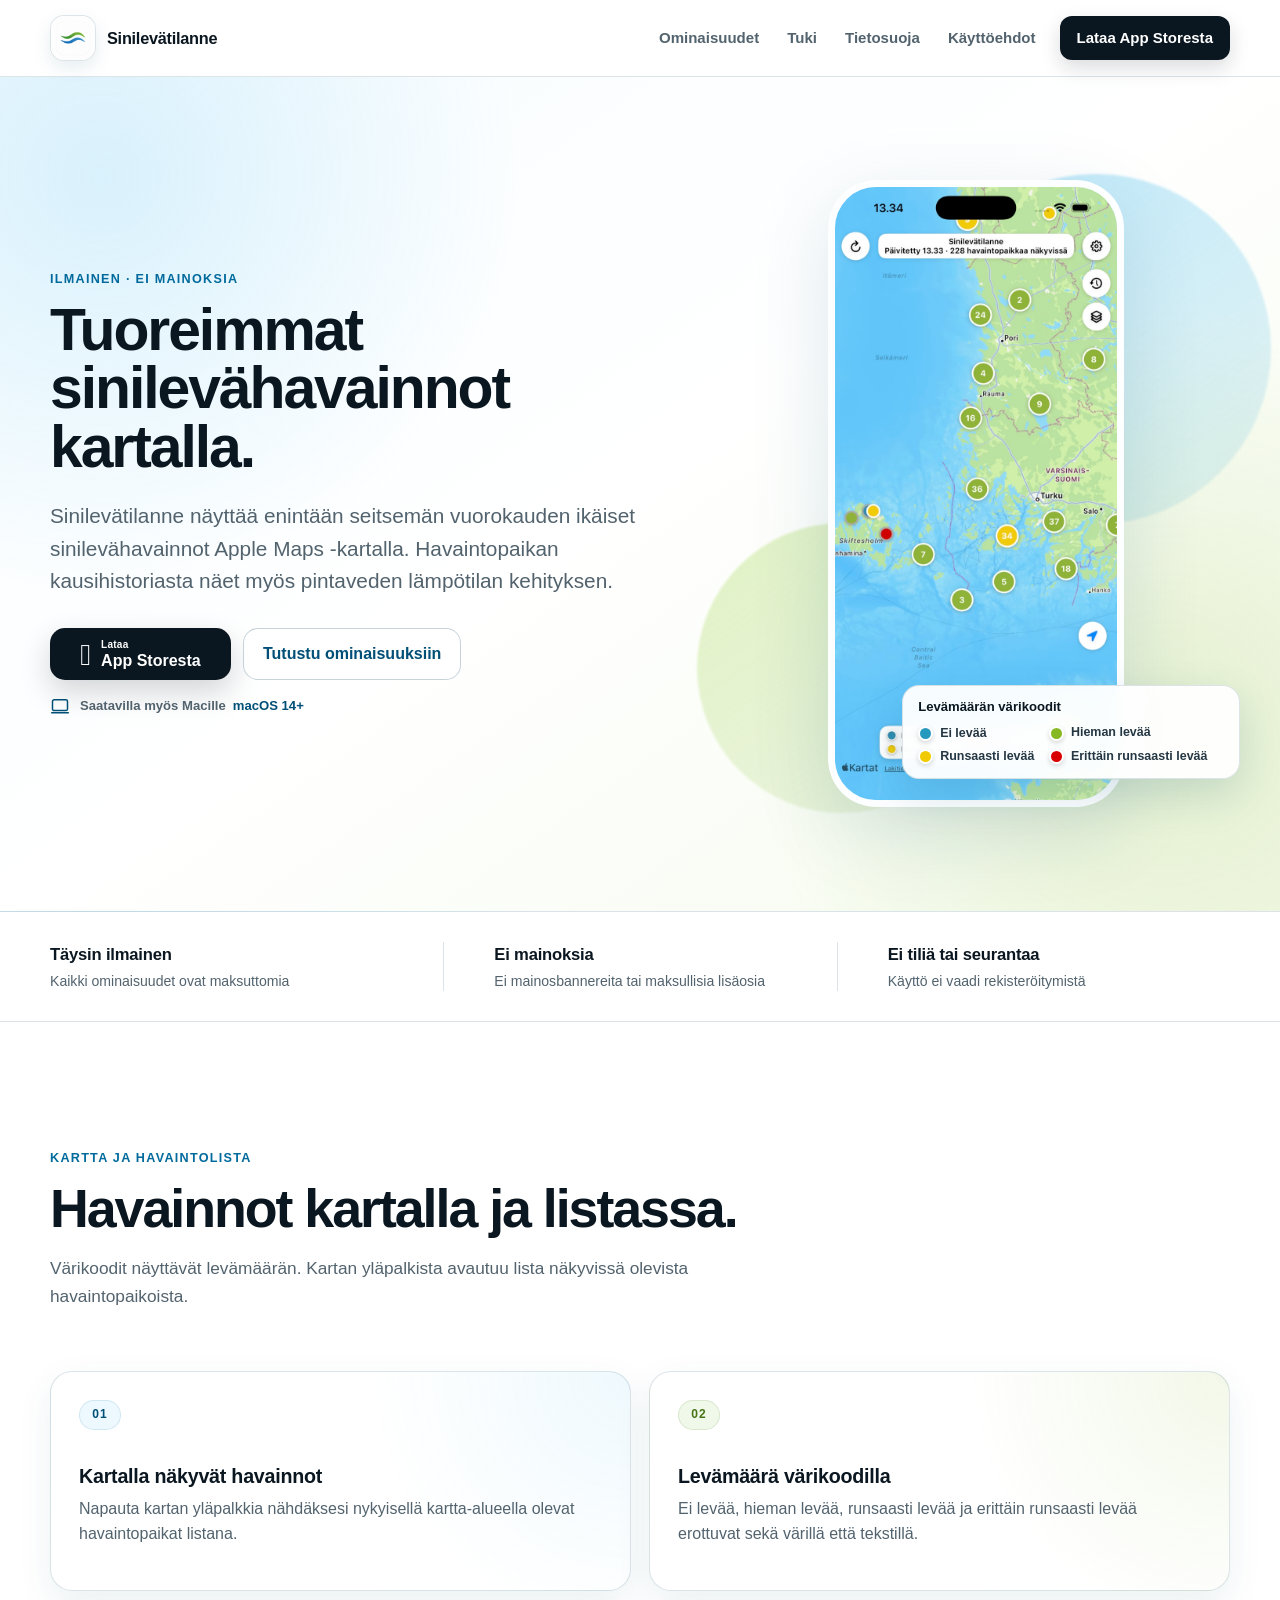
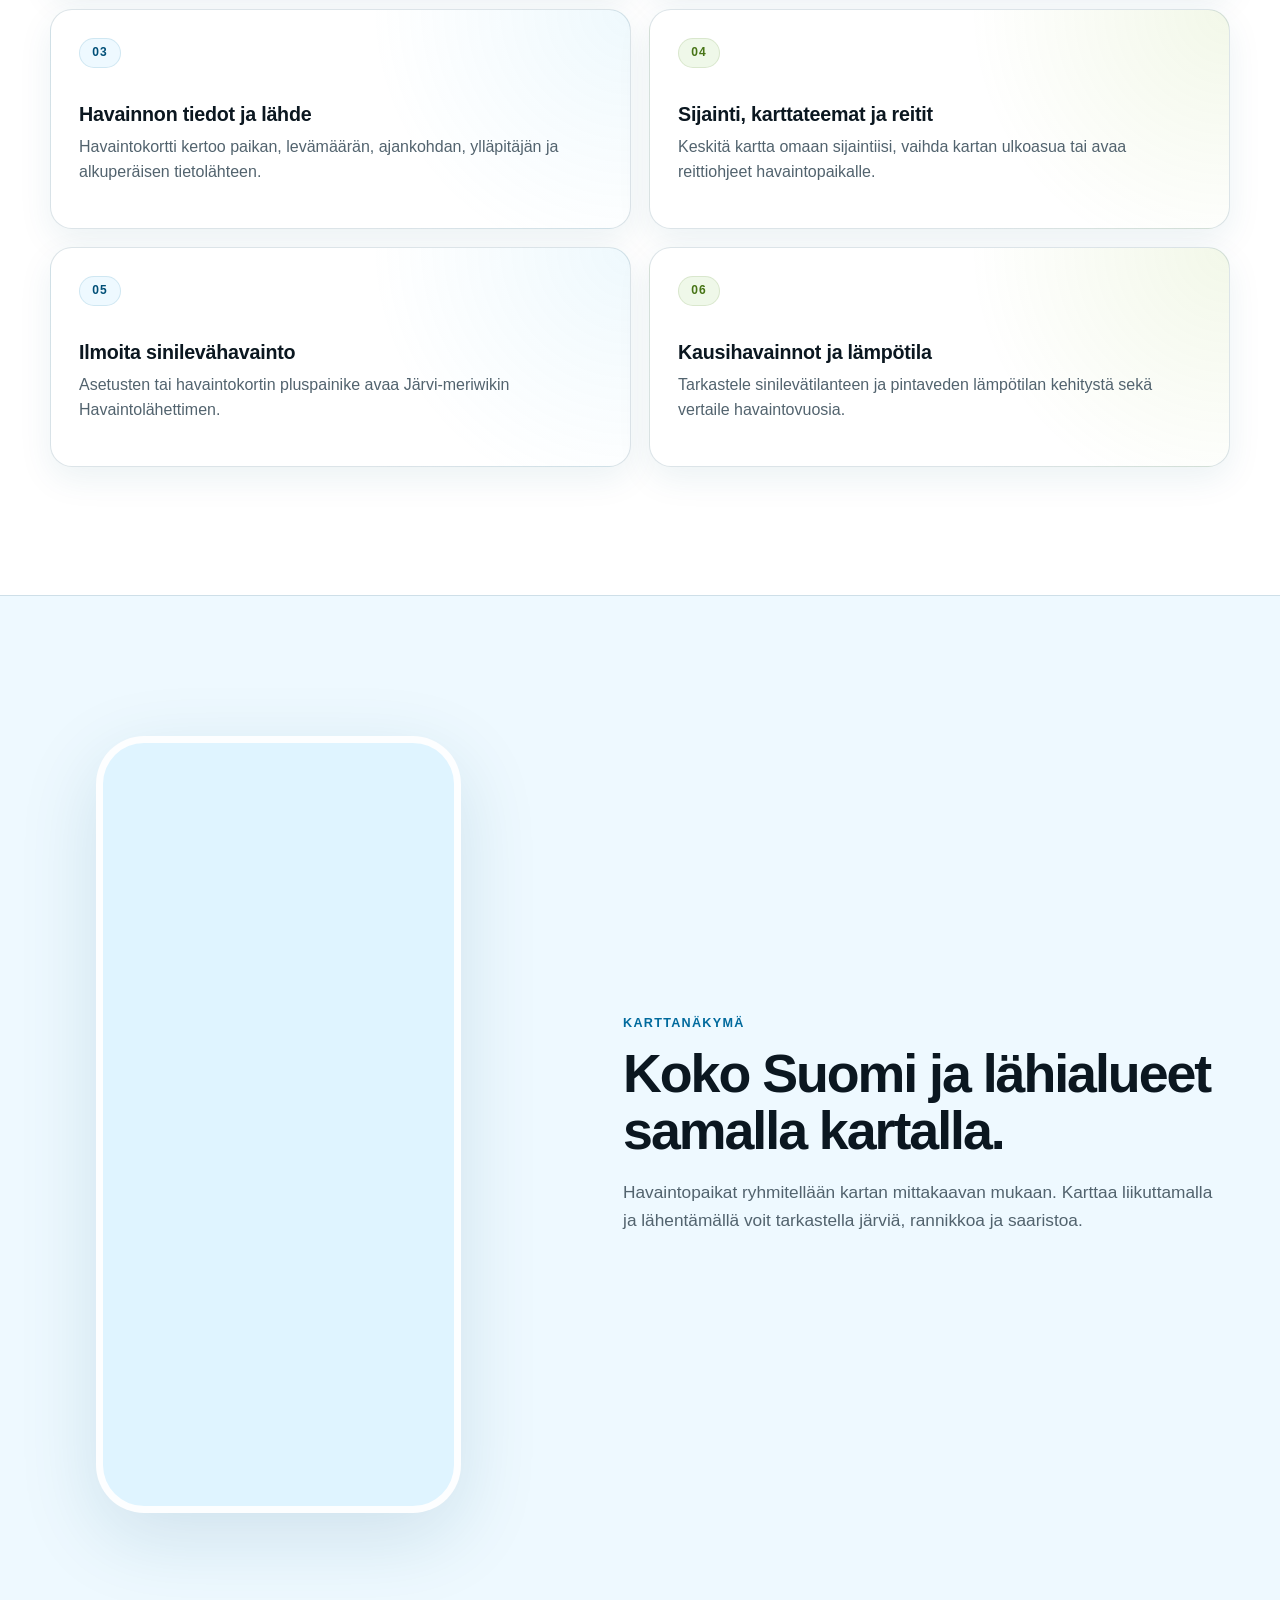
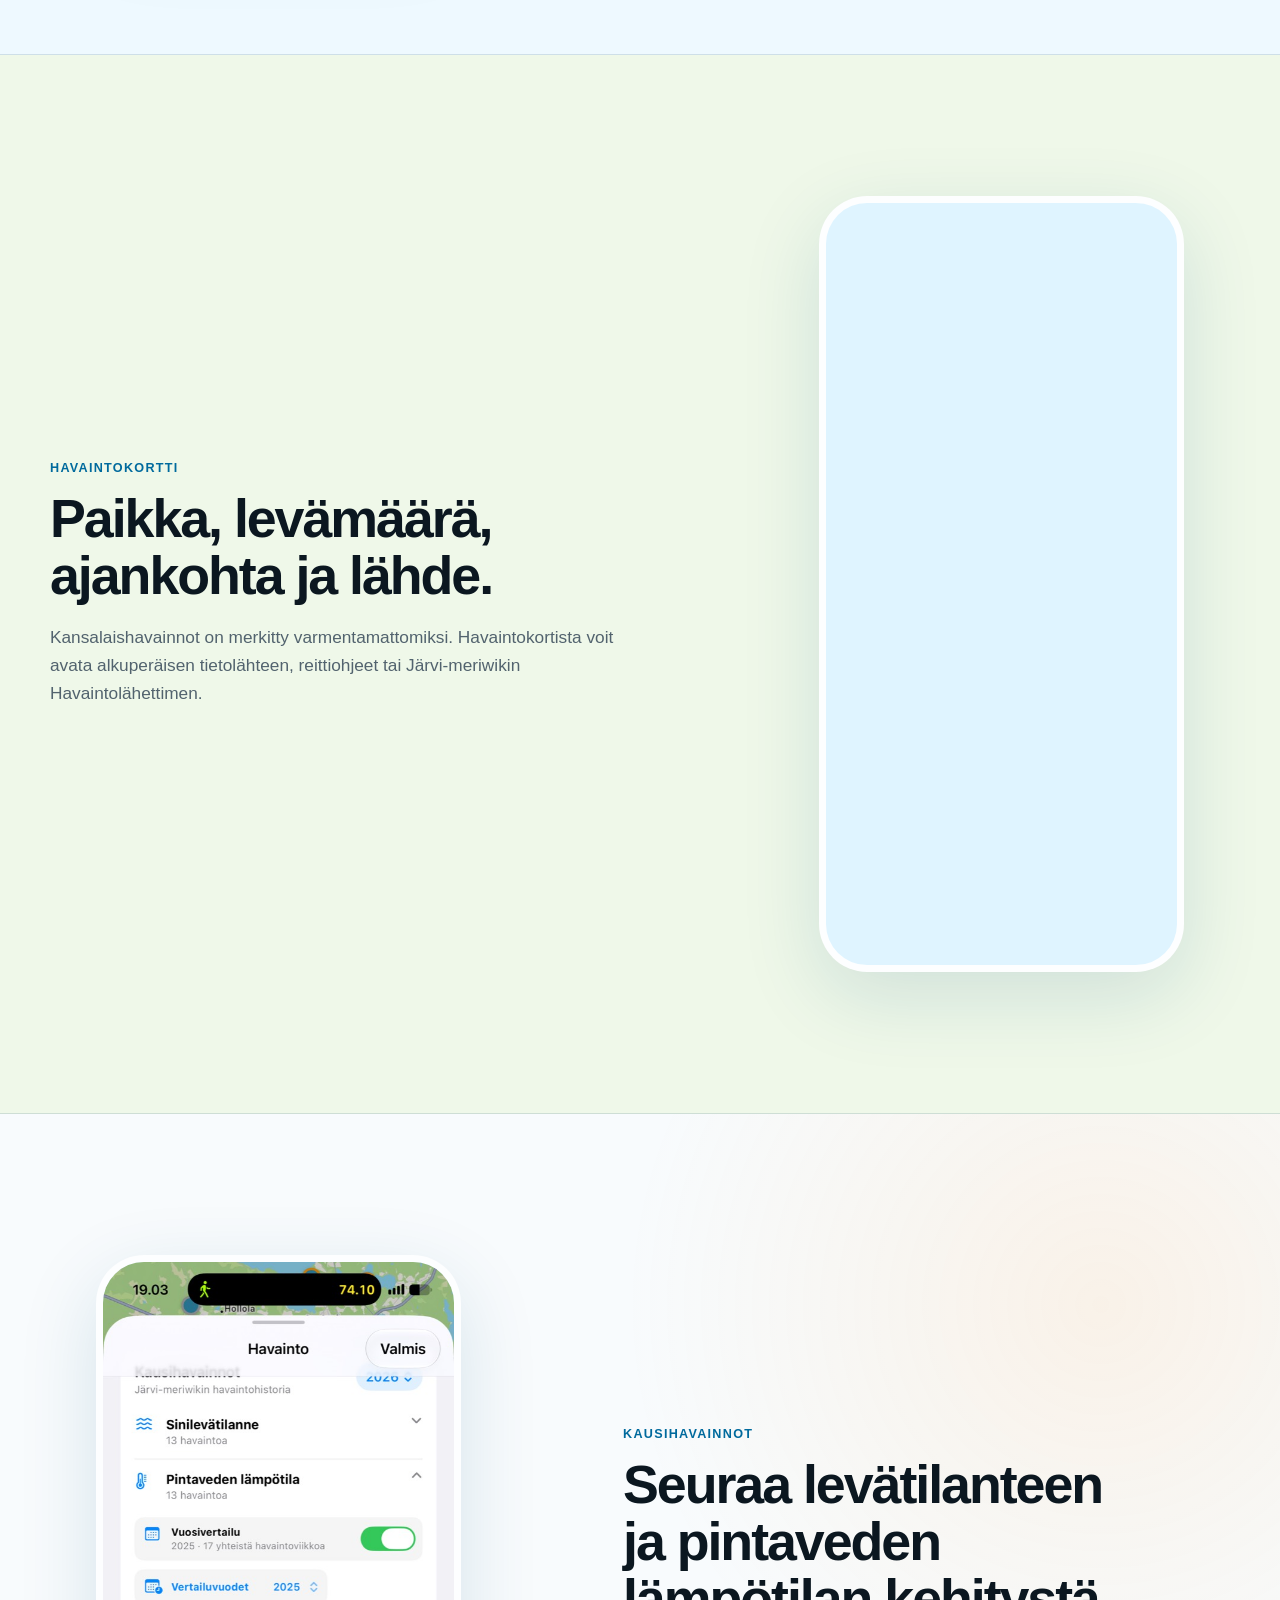
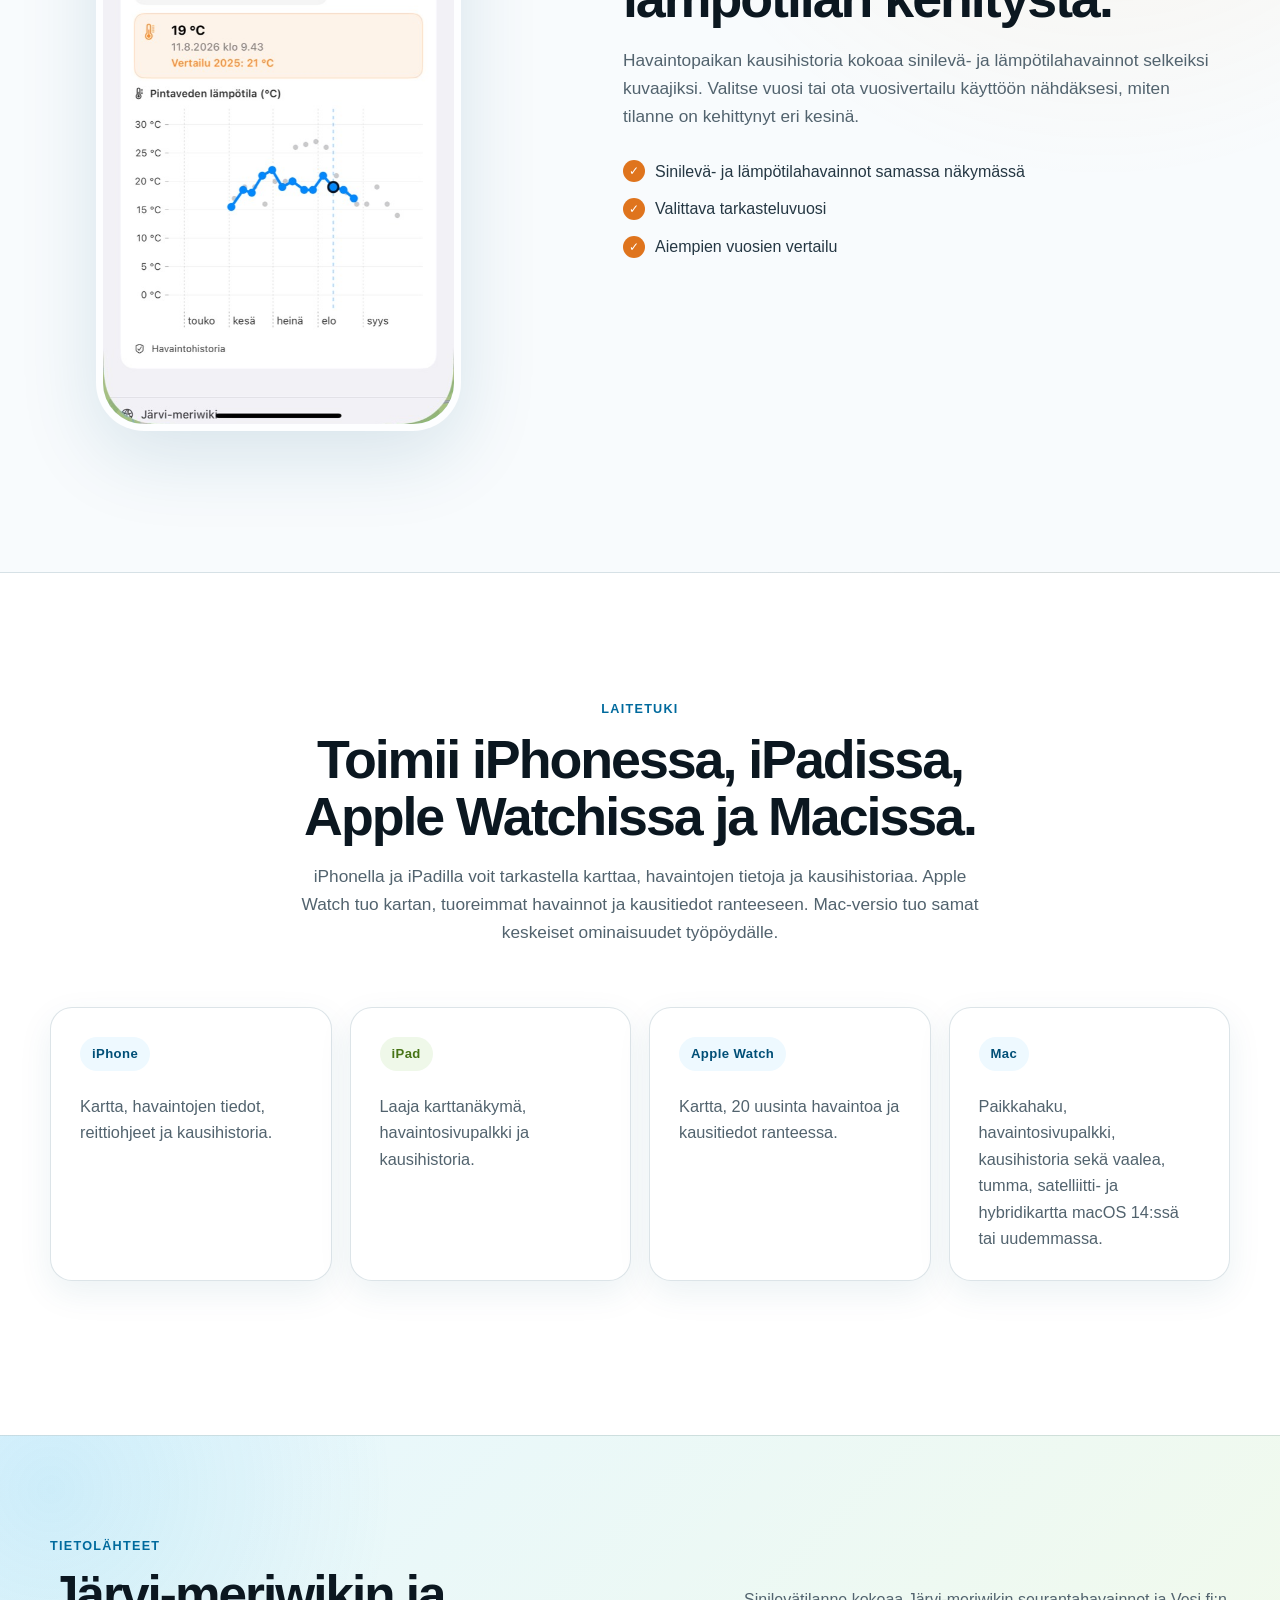
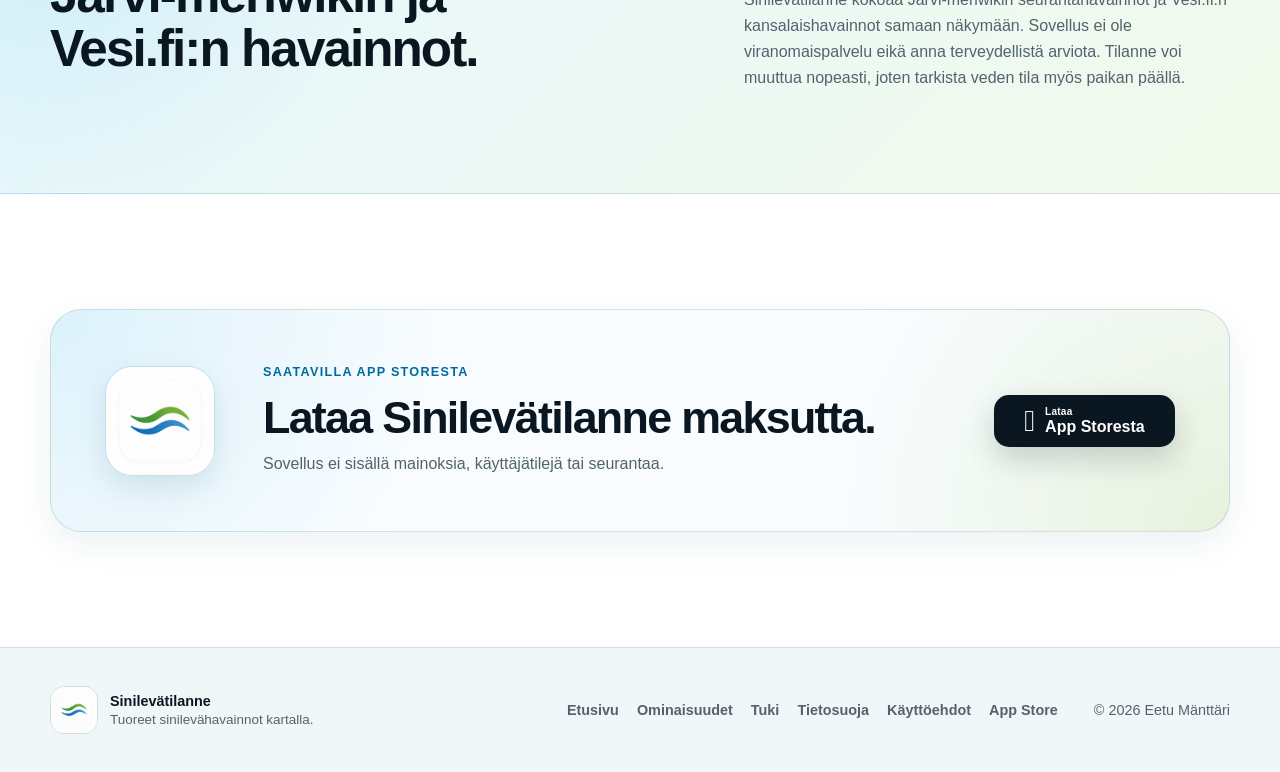
==== commit 1b91fd2e: "Esittele kausihavainnot ja pintaveden lämpötila" ====
--- a/docs/index.html
+++ b/docs/index.html
@@ -34,7 +34,7 @@
   <link rel="preload" as="image" type="image/avif" href="screenshots/map-coast-w720.avif" imagesrcset="screenshots/map-coast-w720.avif 720w, screenshots/map-coast-w1000.avif 1000w" imagesizes="(max-width: 860px) 82vw, 296px">
   <link rel="icon" href="app-icon.png" type="image/png">
   <link rel="apple-touch-icon" href="app-icon.png">
-  <link rel="stylesheet" href="styles.css?v=20260829-2">
+  <link rel="stylesheet" href="styles.css?v=20260829-3">
   <script type="application/ld+json">
   {
     "@context": "https://schema.org",
@@ -135,7 +135,7 @@
         <div class="hero-content">
           <p class="eyebrow">Ilmainen · Ei mainoksia</p>
           <h1>Tuoreimmat sinilevähavainnot kartalla.</h1>
-          <p class="hero-lead">Sinilevätilanne näyttää enintään seitsemän vuorokauden ikäiset sinilevähavainnot Apple Maps -kartalla iPhonessa, iPadissa, Apple Watchissa ja Macissa.</p>
+          <p class="hero-lead">Sinilevätilanne näyttää enintään seitsemän vuorokauden ikäiset sinilevähavainnot Apple Maps -kartalla. Havaintopaikan kausihistoriasta näet myös pintaveden lämpötilan kehityksen.</p>
           <div class="hero-actions">
             <a class="app-store-button" href="https://apps.apple.com/us/app/sinilev%C3%A4tilanne/id6791301861" aria-label="Lataa Sinilevätilanne App Storesta">
               <span class="apple-symbol" aria-hidden="true"></span>
@@ -217,8 +217,8 @@
         </article>
         <article class="feature-card">
           <span class="feature-number">06</span>
-          <h3>Jaa sovellus</h3>
-          <p>Asetuksista voit lähettää Sinilevätilanteen App Store -linkin eteenpäin.</p>
+          <h3>Kausihavainnot ja lämpötila</h3>
+          <p>Tarkastele sinilevätilanteen ja pintaveden lämpötilan kehitystä sekä vertaile havaintovuosia.</p>
         </article>
       </div>
     </section>
@@ -255,16 +255,34 @@
       </div>
     </section>
 
+    <section class="showcase-section showcase-season">
+      <div class="wide-container showcase-grid">
+        <figure class="phone-shot showcase-phone">
+          <img src="screenshots/season-temperature.jpg" width="588" height="1280" alt="Kausihavaintojen näkymä, jossa pintaveden lämpötilan kehitys näkyy vuosittain vertailtavana käyränä." loading="lazy" decoding="async">
+        </figure>
+        <div class="showcase-copy">
+          <p class="eyebrow">Kausihavainnot</p>
+          <h2>Seuraa levätilanteen ja pintaveden lämpötilan kehitystä.</h2>
+          <p>Havaintopaikan kausihistoria kokoaa sinilevä- ja lämpötilahavainnot selkeiksi kuvaajiksi. Valitse vuosi tai ota vuosivertailu käyttöön nähdäksesi, miten tilanne on kehittynyt eri kesinä.</p>
+          <ul class="check-list">
+            <li>Sinilevä- ja lämpötilahavainnot samassa näkymässä</li>
+            <li>Valittava tarkasteluvuosi</li>
+            <li>Aiempien vuosien vertailu</li>
+          </ul>
+        </div>
+      </div>
+    </section>
+
     <section id="laitetuki" class="section wide-container device-section">
       <div class="section-heading centered">
         <p class="eyebrow">Laitetuki</p>
         <h2>Toimii iPhonessa, iPadissa, Apple Watchissa ja Macissa.</h2>
-        <p>iPadissa kartan rinnalle voi avata havaintolistan. Apple Watch näyttää kartan ja 20 uusinta havaintoa. Mac-versio tuo kartan, haun, havaintosivupalkin ja kausihistorian työpöydälle.</p>
+        <p>iPhonella ja iPadilla voit tarkastella karttaa, havaintojen tietoja ja kausihistoriaa. Apple Watch tuo kartan, tuoreimmat havainnot ja kausitiedot ranteeseen. Mac-versio tuo samat keskeiset ominaisuudet työpöydälle.</p>
       </div>
       <div class="device-grid">
-        <article><h3>iPhone</h3><p>Kartta, havaintolista, havaintojen tiedot ja reittiohjeet.</p></article>
-        <article><h3>iPad</h3><p>Laaja karttanäkymä ja piilotettava havaintosivupalkki.</p></article>
-        <article><h3>Apple Watch</h3><p>Kartta sekä 20 uusinta havaintoa ranteessa.</p></article>
+        <article><h3>iPhone</h3><p>Kartta, havaintojen tiedot, reittiohjeet ja kausihistoria.</p></article>
+        <article><h3>iPad</h3><p>Laaja karttanäkymä, havaintosivupalkki ja kausihistoria.</p></article>
+        <article><h3>Apple Watch</h3><p>Kartta, 20 uusinta havaintoa ja kausitiedot ranteessa.</p></article>
         <article><h3>Mac</h3><p>Paikkahaku, havaintosivupalkki, kausihistoria sekä vaalea, tumma, satelliitti- ja hybridikartta macOS 14:ssä tai uudemmassa.</p></article>
       </div>
     </section>
--- a/docs/styles.css
+++ b/docs/styles.css
@@ -733,6 +733,13 @@
   border-top: 0;
 }
 
+.showcase-section.showcase-season {
+  background:
+    radial-gradient(circle at 86% 18%, rgba(255, 169, 66, 0.11), transparent 34%),
+    #f8fbfd;
+  border-top: 0;
+}
+
 .showcase-grid {
   display: grid;
   grid-template-columns: minmax(280px, 0.86fr) minmax(0, 1.14fr);
@@ -802,6 +809,10 @@
   background: var(--green);
 }
 
+.showcase-season .check-list li::before {
+  background: #df741d;
+}
+
 .device-section {
   padding-bottom: clamp(100px, 12vw, 160px);
 }
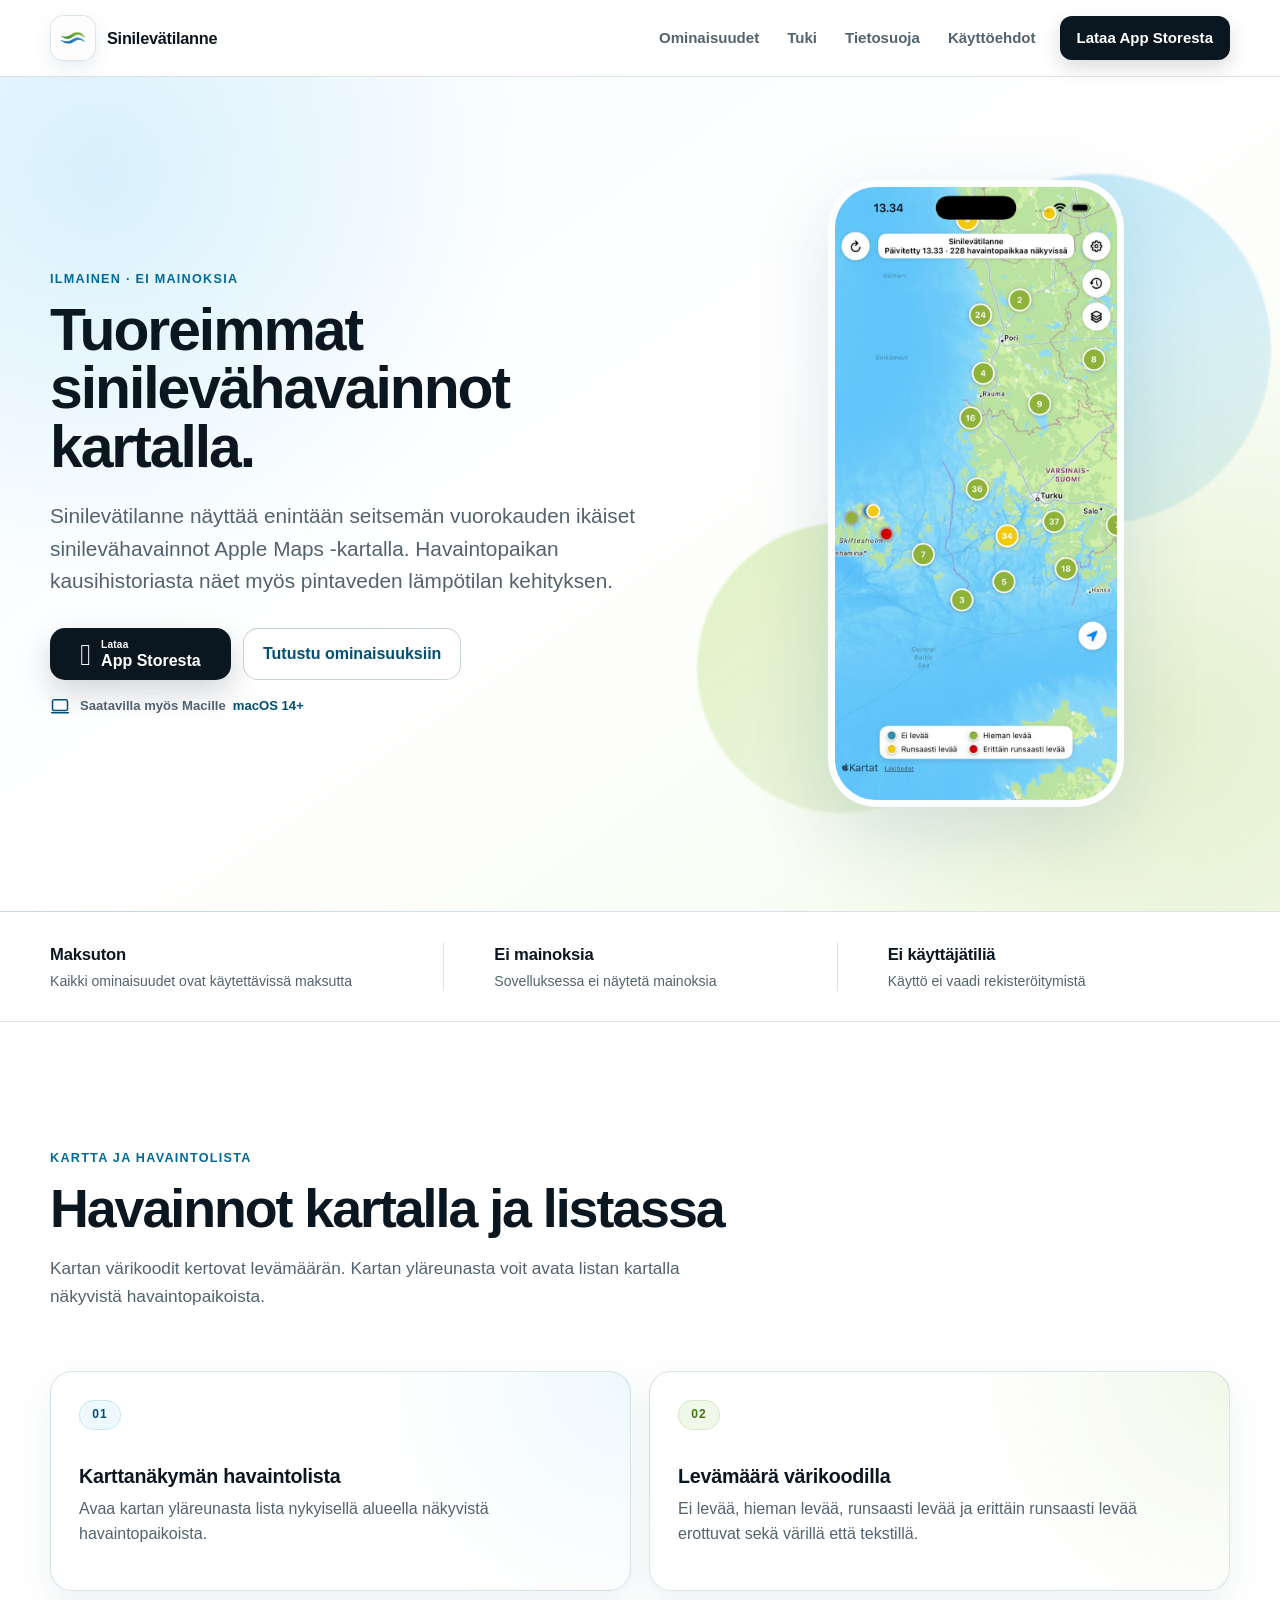
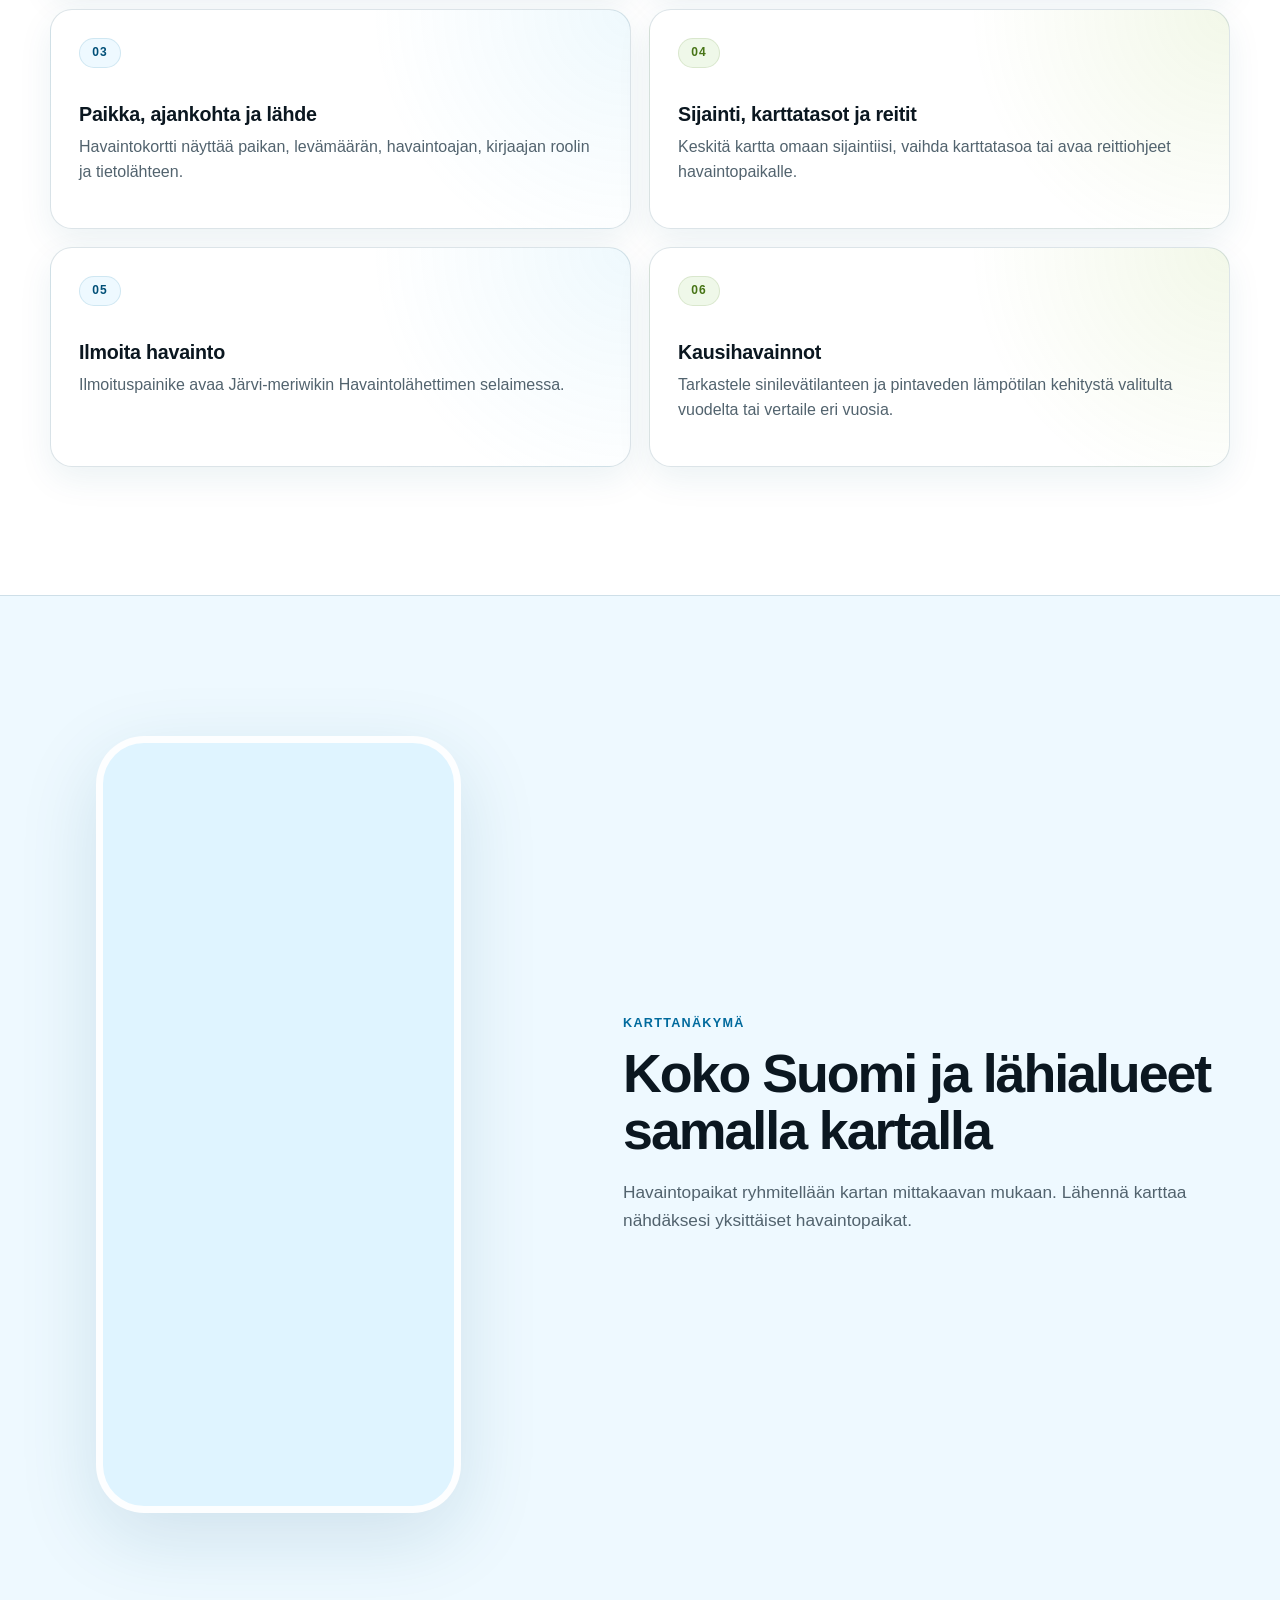
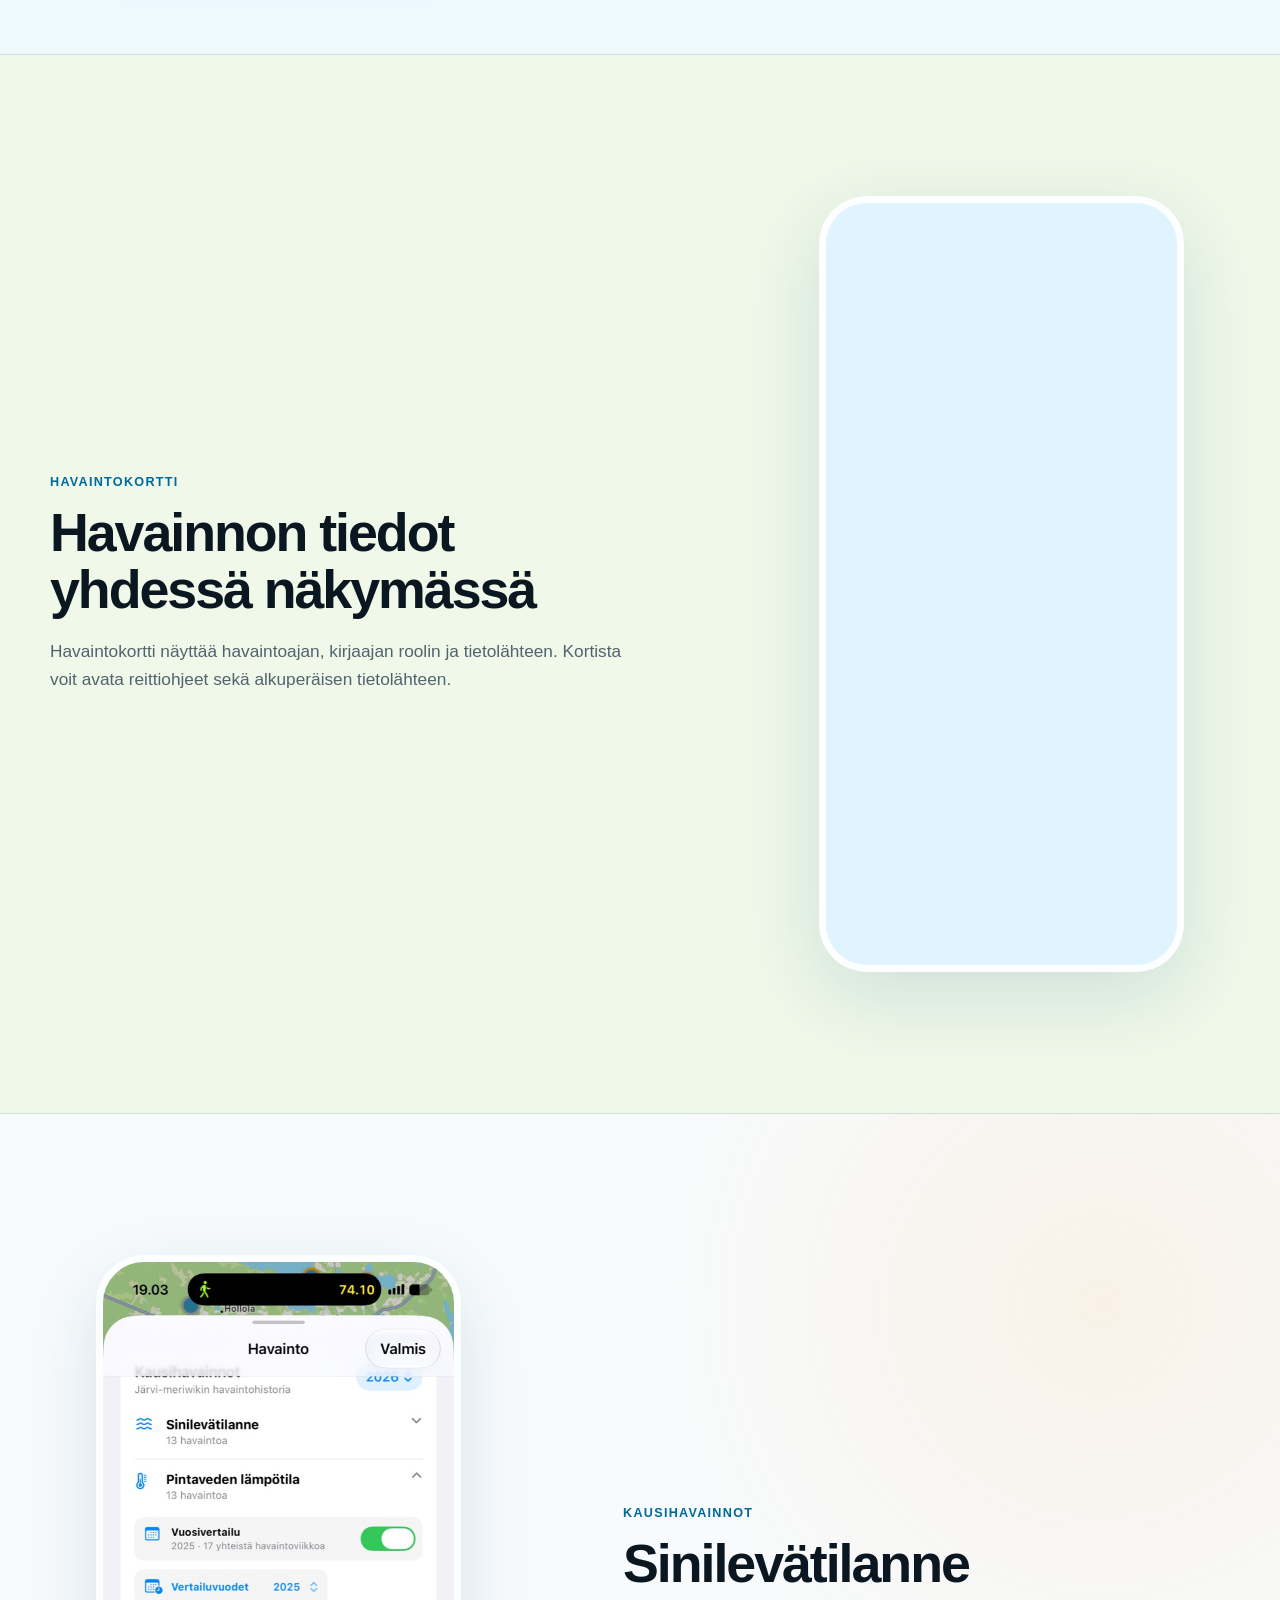
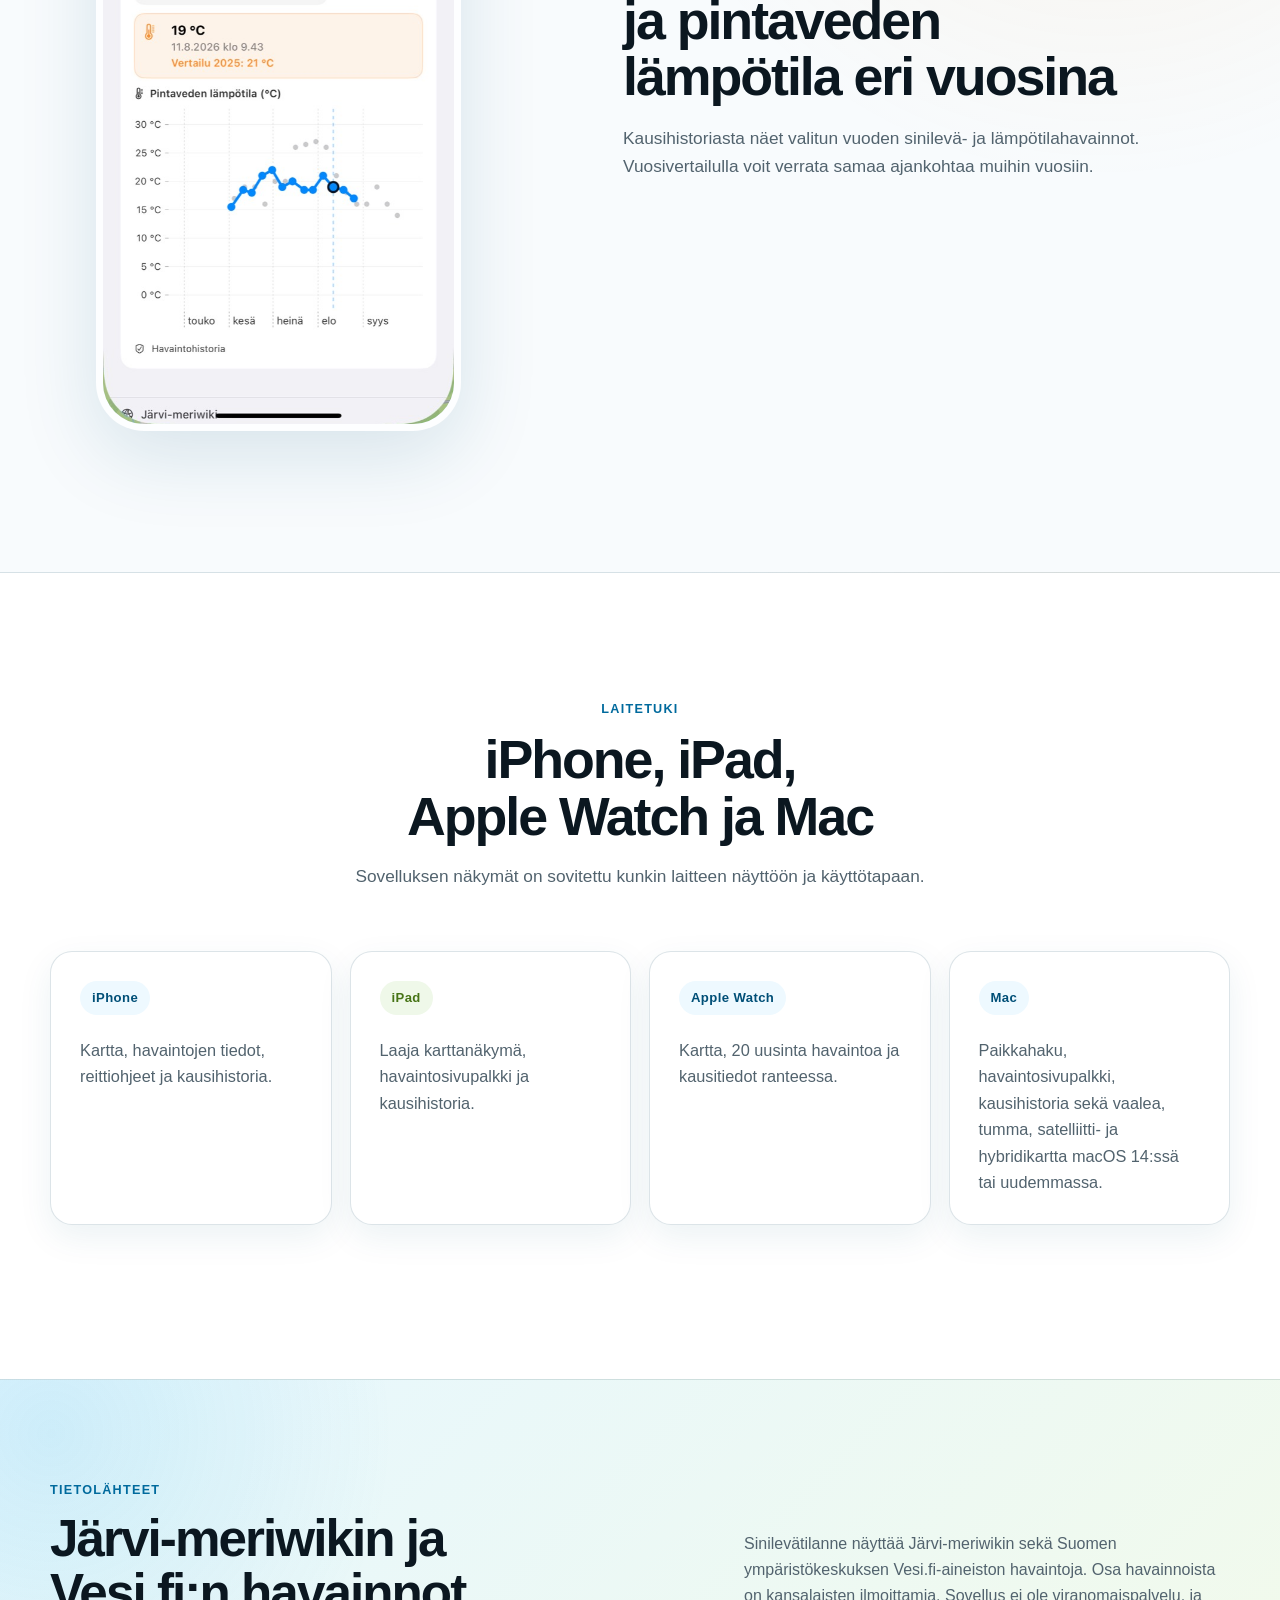
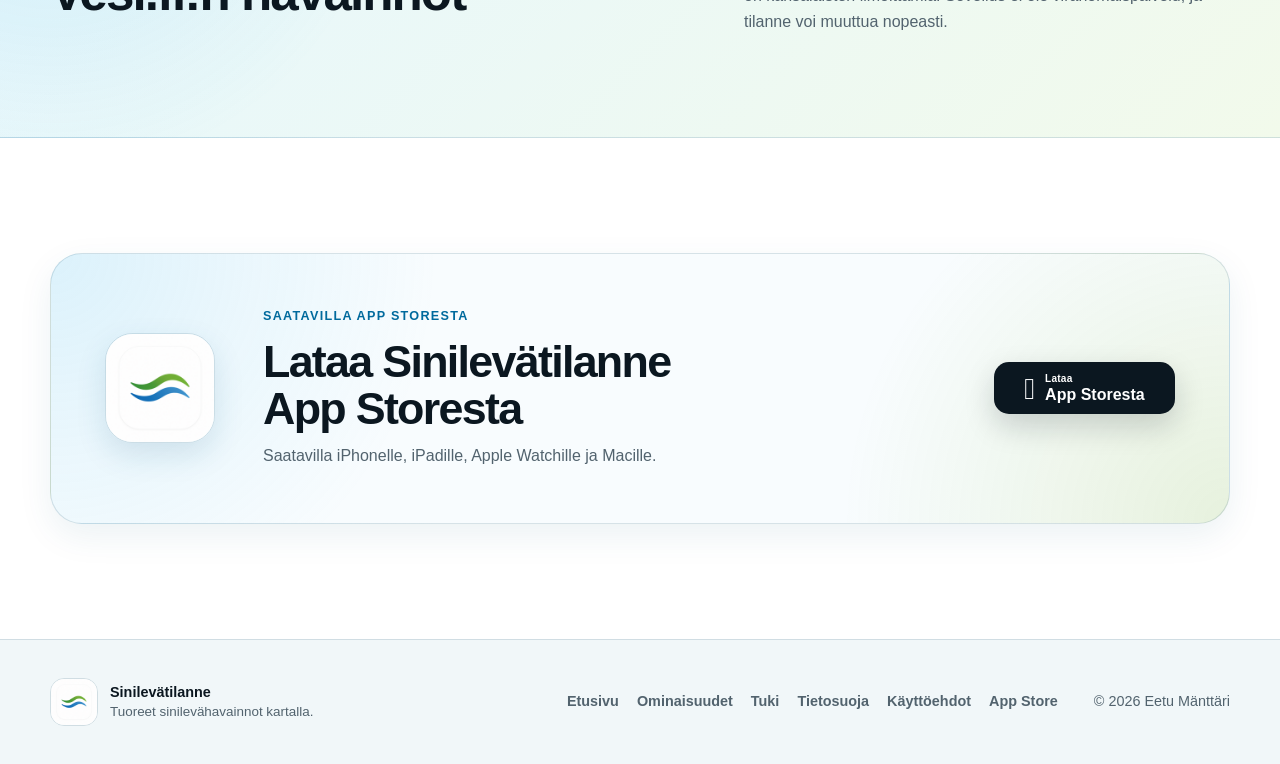
==== commit 817b2927: "Tiivistä GitHub Pages -sivuston sisältö" ====
--- a/docs/index.html
+++ b/docs/index.html
@@ -34,7 +34,7 @@
   <link rel="preload" as="image" type="image/avif" href="screenshots/map-coast-w720.avif" imagesrcset="screenshots/map-coast-w720.avif 720w, screenshots/map-coast-w1000.avif 1000w" imagesizes="(max-width: 860px) 82vw, 296px">
   <link rel="icon" href="app-icon.png" type="image/png">
   <link rel="apple-touch-icon" href="app-icon.png">
-  <link rel="stylesheet" href="styles.css?v=20260829-3">
+  <link rel="stylesheet" href="styles.css?v=20260829-5">
   <script type="application/ld+json">
   {
     "@context": "https://schema.org",
@@ -161,39 +161,30 @@
               <img src="screenshots/map-coast.png" width="1320" height="2868" alt="Lounais-Suomen karttanäkymä, jossa näkyy eri tasoisia sinilevähavaintoja." fetchpriority="high">
             </picture>
           </figure>
-          <div class="floating-status" aria-label="Levämäärän värikoodit">
-            <strong>Levämäärän värikoodit</strong>
-            <ul class="status-legend">
-              <li><span class="status-dot status-blue" aria-hidden="true"></span><span>Ei levää</span></li>
-              <li><span class="status-dot status-green" aria-hidden="true"></span><span>Hieman levää</span></li>
-              <li><span class="status-dot status-yellow" aria-hidden="true"></span><span>Runsaasti levää</span></li>
-              <li><span class="status-dot status-red" aria-hidden="true"></span><span>Erittäin runsaasti levää</span></li>
-            </ul>
-          </div>
         </div>
       </div>
     </section>
 
     <section class="fact-strip" aria-label="Sovelluksen yhteenveto">
       <div class="wide-container fact-strip-grid">
-        <div><strong>Täysin ilmainen</strong><span>Kaikki ominaisuudet ovat maksuttomia</span></div>
-        <div><strong>Ei mainoksia</strong><span>Ei mainosbannereita tai maksullisia lisäosia</span></div>
-        <div><strong>Ei tiliä tai seurantaa</strong><span>Käyttö ei vaadi rekisteröitymistä</span></div>
+        <div><strong>Maksuton</strong><span>Kaikki ominaisuudet ovat käytettävissä maksutta</span></div>
+        <div><strong>Ei mainoksia</strong><span>Sovelluksessa ei näytetä mainoksia</span></div>
+        <div><strong>Ei käyttäjätiliä</strong><span>Käyttö ei vaadi rekisteröitymistä</span></div>
       </div>
     </section>
 
     <section id="ominaisuudet" class="section wide-container">
       <div class="section-heading">
         <p class="eyebrow">Kartta ja havaintolista</p>
-        <h2>Havainnot kartalla ja listassa.</h2>
-        <p>Värikoodit näyttävät levämäärän. Kartan yläpalkista avautuu lista näkyvissä olevista havaintopaikoista.</p>
+        <h2>Havainnot kartalla ja listassa</h2>
+        <p>Kartan värikoodit kertovat levämäärän. Kartan yläreunasta voit avata listan kartalla näkyvistä havaintopaikoista.</p>
       </div>
 
       <div class="feature-grid">
         <article class="feature-card">
           <span class="feature-number">01</span>
-          <h3>Kartalla näkyvät havainnot</h3>
-          <p>Napauta kartan yläpalkkia nähdäksesi nykyisellä kartta-alueella olevat havaintopaikat listana.</p>
+          <h3>Karttanäkymän havaintolista</h3>
+          <p>Avaa kartan yläreunasta lista nykyisellä alueella näkyvistä havaintopaikoista.</p>
         </article>
         <article class="feature-card">
           <span class="feature-number">02</span>
@@ -202,23 +193,23 @@
         </article>
         <article class="feature-card">
           <span class="feature-number">03</span>
-          <h3>Havainnon tiedot ja lähde</h3>
-          <p>Havaintokortti kertoo paikan, levämäärän, ajankohdan, ylläpitäjän ja alkuperäisen tietolähteen.</p>
+          <h3>Paikka, ajankohta ja lähde</h3>
+          <p>Havaintokortti näyttää paikan, levämäärän, havaintoajan, kirjaajan roolin ja tietolähteen.</p>
         </article>
         <article class="feature-card">
           <span class="feature-number">04</span>
-          <h3>Sijainti, karttateemat ja reitit</h3>
-          <p>Keskitä kartta omaan sijaintiisi, vaihda kartan ulkoasua tai avaa reittiohjeet havaintopaikalle.</p>
+          <h3>Sijainti, karttatasot ja reitit</h3>
+          <p>Keskitä kartta omaan sijaintiisi, vaihda karttatasoa tai avaa reittiohjeet havaintopaikalle.</p>
         </article>
         <article class="feature-card">
           <span class="feature-number">05</span>
-          <h3>Ilmoita sinilevähavainto</h3>
-          <p>Asetusten tai havaintokortin pluspainike avaa Järvi-meriwikin Havaintolähettimen.</p>
+          <h3>Ilmoita havainto</h3>
+          <p>Ilmoituspainike avaa Järvi-meriwikin Havaintolähettimen selaimessa.</p>
         </article>
         <article class="feature-card">
           <span class="feature-number">06</span>
-          <h3>Kausihavainnot ja lämpötila</h3>
-          <p>Tarkastele sinilevätilanteen ja pintaveden lämpötilan kehitystä sekä vertaile havaintovuosia.</p>
+          <h3>Kausihavainnot</h3>
+          <p>Tarkastele sinilevätilanteen ja pintaveden lämpötilan kehitystä valitulta vuodelta tai vertaile eri vuosia.</p>
         </article>
       </div>
     </section>
@@ -233,8 +224,8 @@
         </figure>
         <div class="showcase-copy">
           <p class="eyebrow">Karttanäkymä</p>
-          <h2>Koko Suomi ja lähialueet samalla kartalla.</h2>
-          <p>Havaintopaikat ryhmitellään kartan mittakaavan mukaan. Karttaa liikuttamalla ja lähentämällä voit tarkastella järviä, rannikkoa ja saaristoa.</p>
+          <h2>Koko Suomi ja lähialueet samalla kartalla</h2>
+          <p>Havaintopaikat ryhmitellään kartan mittakaavan mukaan. Lähennä karttaa nähdäksesi yksittäiset havaintopaikat.</p>
         </div>
       </div>
     </section>
@@ -249,8 +240,8 @@
         </figure>
         <div class="showcase-copy">
           <p class="eyebrow">Havaintokortti</p>
-          <h2>Paikka, levämäärä, ajankohta ja lähde.</h2>
-          <p>Kansalaishavainnot on merkitty varmentamattomiksi. Havaintokortista voit avata alkuperäisen tietolähteen, reittiohjeet tai Järvi-meriwikin Havaintolähettimen.</p>
+          <h2>Havainnon tiedot yhdessä näkymässä</h2>
+          <p>Havaintokortti näyttää havaintoajan, kirjaajan roolin ja tietolähteen. Kortista voit avata reittiohjeet sekä alkuperäisen tietolähteen.</p>
         </div>
       </div>
     </section>
@@ -262,13 +253,8 @@
         </figure>
         <div class="showcase-copy">
           <p class="eyebrow">Kausihavainnot</p>
-          <h2>Seuraa levätilanteen ja pintaveden lämpötilan kehitystä.</h2>
-          <p>Havaintopaikan kausihistoria kokoaa sinilevä- ja lämpötilahavainnot selkeiksi kuvaajiksi. Valitse vuosi tai ota vuosivertailu käyttöön nähdäksesi, miten tilanne on kehittynyt eri kesinä.</p>
-          <ul class="check-list">
-            <li>Sinilevä- ja lämpötilahavainnot samassa näkymässä</li>
-            <li>Valittava tarkasteluvuosi</li>
-            <li>Aiempien vuosien vertailu</li>
-          </ul>
+          <h2>Sinilevätilanne ja pintaveden lämpötila eri vuosina</h2>
+          <p>Kausihistoriasta näet valitun vuoden sinilevä- ja lämpötilahavainnot. Vuosivertailulla voit verrata samaa ajankohtaa muihin vuosiin.</p>
         </div>
       </div>
     </section>
@@ -276,8 +262,8 @@
     <section id="laitetuki" class="section wide-container device-section">
       <div class="section-heading centered">
         <p class="eyebrow">Laitetuki</p>
-        <h2>Toimii iPhonessa, iPadissa, Apple Watchissa ja Macissa.</h2>
-        <p>iPhonella ja iPadilla voit tarkastella karttaa, havaintojen tietoja ja kausihistoriaa. Apple Watch tuo kartan, tuoreimmat havainnot ja kausitiedot ranteeseen. Mac-versio tuo samat keskeiset ominaisuudet työpöydälle.</p>
+        <h2>iPhone, iPad, Apple Watch ja Mac</h2>
+        <p>Sovelluksen näkymät on sovitettu kunkin laitteen näyttöön ja käyttötapaan.</p>
       </div>
       <div class="device-grid">
         <article><h3>iPhone</h3><p>Kartta, havaintojen tiedot, reittiohjeet ja kausihistoria.</p></article>
@@ -291,9 +277,9 @@
       <div class="wide-container source-band-grid">
         <div>
           <p class="eyebrow">Tietolähteet</p>
-          <h2>Järvi-meriwikin ja Vesi.fi:n havainnot.</h2>
-        </div>
-        <p>Sinilevätilanne kokoaa Järvi-meriwikin seurantahavainnot ja Vesi.fi:n kansalaishavainnot samaan näkymään. Sovellus ei ole viranomaispalvelu eikä anna terveydellistä arviota. Tilanne voi muuttua nopeasti, joten tarkista veden tila myös paikan päällä.</p>
+          <h2>Järvi-meriwikin ja Vesi.fi:n havainnot</h2>
+        </div>
+        <p>Sinilevätilanne näyttää Järvi-meriwikin sekä Suomen ympäristökeskuksen Vesi.fi-aineiston havaintoja. Osa havainnoista on kansalaisten ilmoittamia. Sovellus ei ole viranomaispalvelu, ja tilanne voi muuttua nopeasti.</p>
       </div>
     </section>
 
@@ -302,8 +288,8 @@
         <img src="app-icon.png" width="120" height="120" alt="Sinilevätilanne-sovelluksen kuvake">
         <div>
           <p class="eyebrow">Saatavilla App Storesta</p>
-          <h2>Lataa Sinilevätilanne maksutta.</h2>
-          <p>Sovellus ei sisällä mainoksia, käyttäjätilejä tai seurantaa.</p>
+          <h2>Lataa Sinilevätilanne App Storesta</h2>
+          <p>Saatavilla iPhonelle, iPadille, Apple Watchille ja Macille.</p>
         </div>
         <a class="app-store-button" href="https://apps.apple.com/us/app/sinilev%C3%A4tilanne/id6791301861" aria-label="Lataa Sinilevätilanne App Storesta">
           <span class="apple-symbol" aria-hidden="true"></span>
--- a/docs/styles.css
+++ b/docs/styles.css
@@ -532,64 +532,6 @@
   background: linear-gradient(145deg, rgba(168, 218, 84, 0.34), rgba(96, 156, 35, 0.08));
 }
 
-.floating-status {
-  position: absolute;
-  right: -2%;
-  bottom: 8%;
-  z-index: 4;
-  display: grid;
-  width: min(338px, calc(100% - 12px));
-  padding: 13px 15px 14px;
-  color: var(--ink-soft);
-  background: rgba(255, 255, 255, 0.94);
-  border: 1px solid var(--border);
-  border-radius: 17px;
-  box-shadow: 0 16px 42px rgba(17, 88, 121, 0.17);
-  font-size: 0.78rem;
-  line-height: 1.25;
-  -webkit-backdrop-filter: blur(12px);
-  backdrop-filter: blur(12px);
-}
-
-.floating-status strong {
-  margin-bottom: 10px;
-  color: var(--ink);
-  font-size: 0.82rem;
-}
-
-.status-legend {
-  display: grid;
-  grid-template-columns: minmax(112px, 0.8fr) minmax(154px, 1.2fr);
-  align-items: start;
-  gap: 8px 14px;
-  margin: 0;
-  padding: 0;
-  list-style: none;
-}
-
-.status-legend li {
-  display: flex;
-  align-items: flex-start;
-  gap: 7px;
-  min-width: 0;
-  font-weight: 650;
-}
-
-.status-dot {
-  flex: 0 0 auto;
-  width: 15px;
-  height: 15px;
-  margin-top: 0.03em;
-  border: 2px solid #ffffff;
-  border-radius: 50%;
-  box-shadow: 0 2px 5px rgba(11, 23, 32, 0.17);
-}
-
-.status-blue { background: #269abe; }
-.status-green { background: #86b823; }
-.status-yellow { background: #f1c900; }
-.status-red { background: #d90000; }
-
 /* Marketing content */
 
 .fact-strip {
@@ -775,44 +717,6 @@
   font-size: 1.08rem;
 }
 
-.check-list {
-  display: grid;
-  gap: 12px;
-  margin: 28px 0 0;
-  padding: 0;
-  color: var(--ink-soft);
-  list-style: none;
-}
-
-.check-list li {
-  position: relative;
-  padding-left: 32px;
-}
-
-.check-list li::before {
-  position: absolute;
-  top: 0.14em;
-  left: 0;
-  display: inline-grid;
-  place-items: center;
-  width: 22px;
-  height: 22px;
-  color: #ffffff;
-  background: var(--brand);
-  border-radius: 50%;
-  font-size: 0.78rem;
-  font-weight: 900;
-  content: "\2713";
-}
-
-.showcase-alt .check-list li::before {
-  background: var(--green);
-}
-
-.showcase-season .check-list li::before {
-  background: #df741d;
-}
-
 .device-section {
   padding-bottom: clamp(100px, 12vw, 160px);
 }
@@ -1331,10 +1235,6 @@
     width: min(80vw, 292px);
   }
 
-  .floating-status {
-    right: max(2%, 10px);
-  }
-
   .showcase-grid,
   .showcase-grid.reverse {
     grid-template-columns: 1fr;
@@ -1489,17 +1389,6 @@
   .hero-orb-green {
     width: 225px;
     height: 225px;
-  }
-
-  .floating-status {
-    right: 0;
-    bottom: 3%;
-    max-width: 235px;
-  }
-
-  .status-legend {
-    grid-template-columns: 1fr;
-    gap: 7px;
   }
 
   .fact-strip-grid {
@@ -1632,13 +1521,6 @@
 
   .hero-phone {
     width: min(82vw, 248px);
-  }
-
-  .floating-status {
-    right: 50%;
-    width: max-content;
-    max-width: calc(100% - 8px);
-    transform: translateX(50%);
   }
 
   .final-cta-card {
@@ -1684,9 +1566,7 @@
     border: 1px solid CanvasText;
   }
 
-  .trust-list li::before,
-  .check-list li::before,
-  .status-dot {
+  .trust-list li::before {
     forced-color-adjust: none;
   }
 }
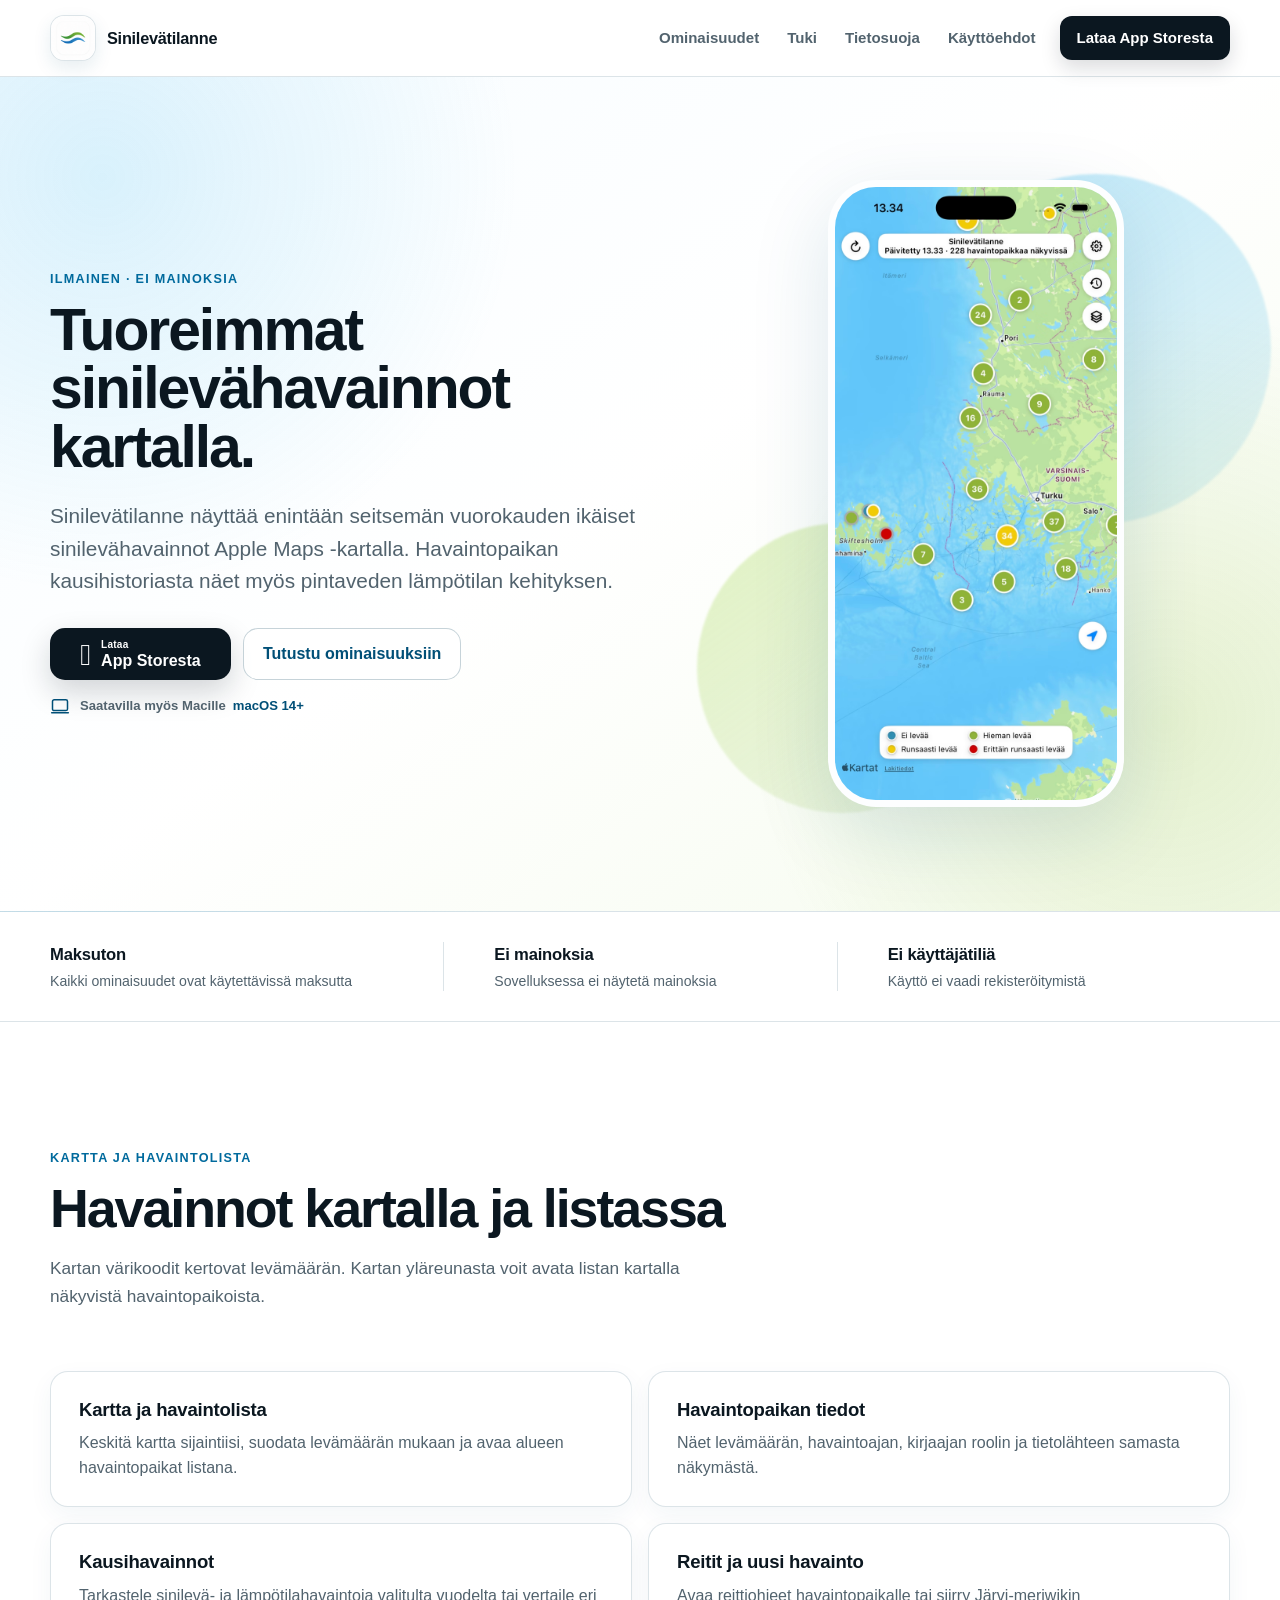
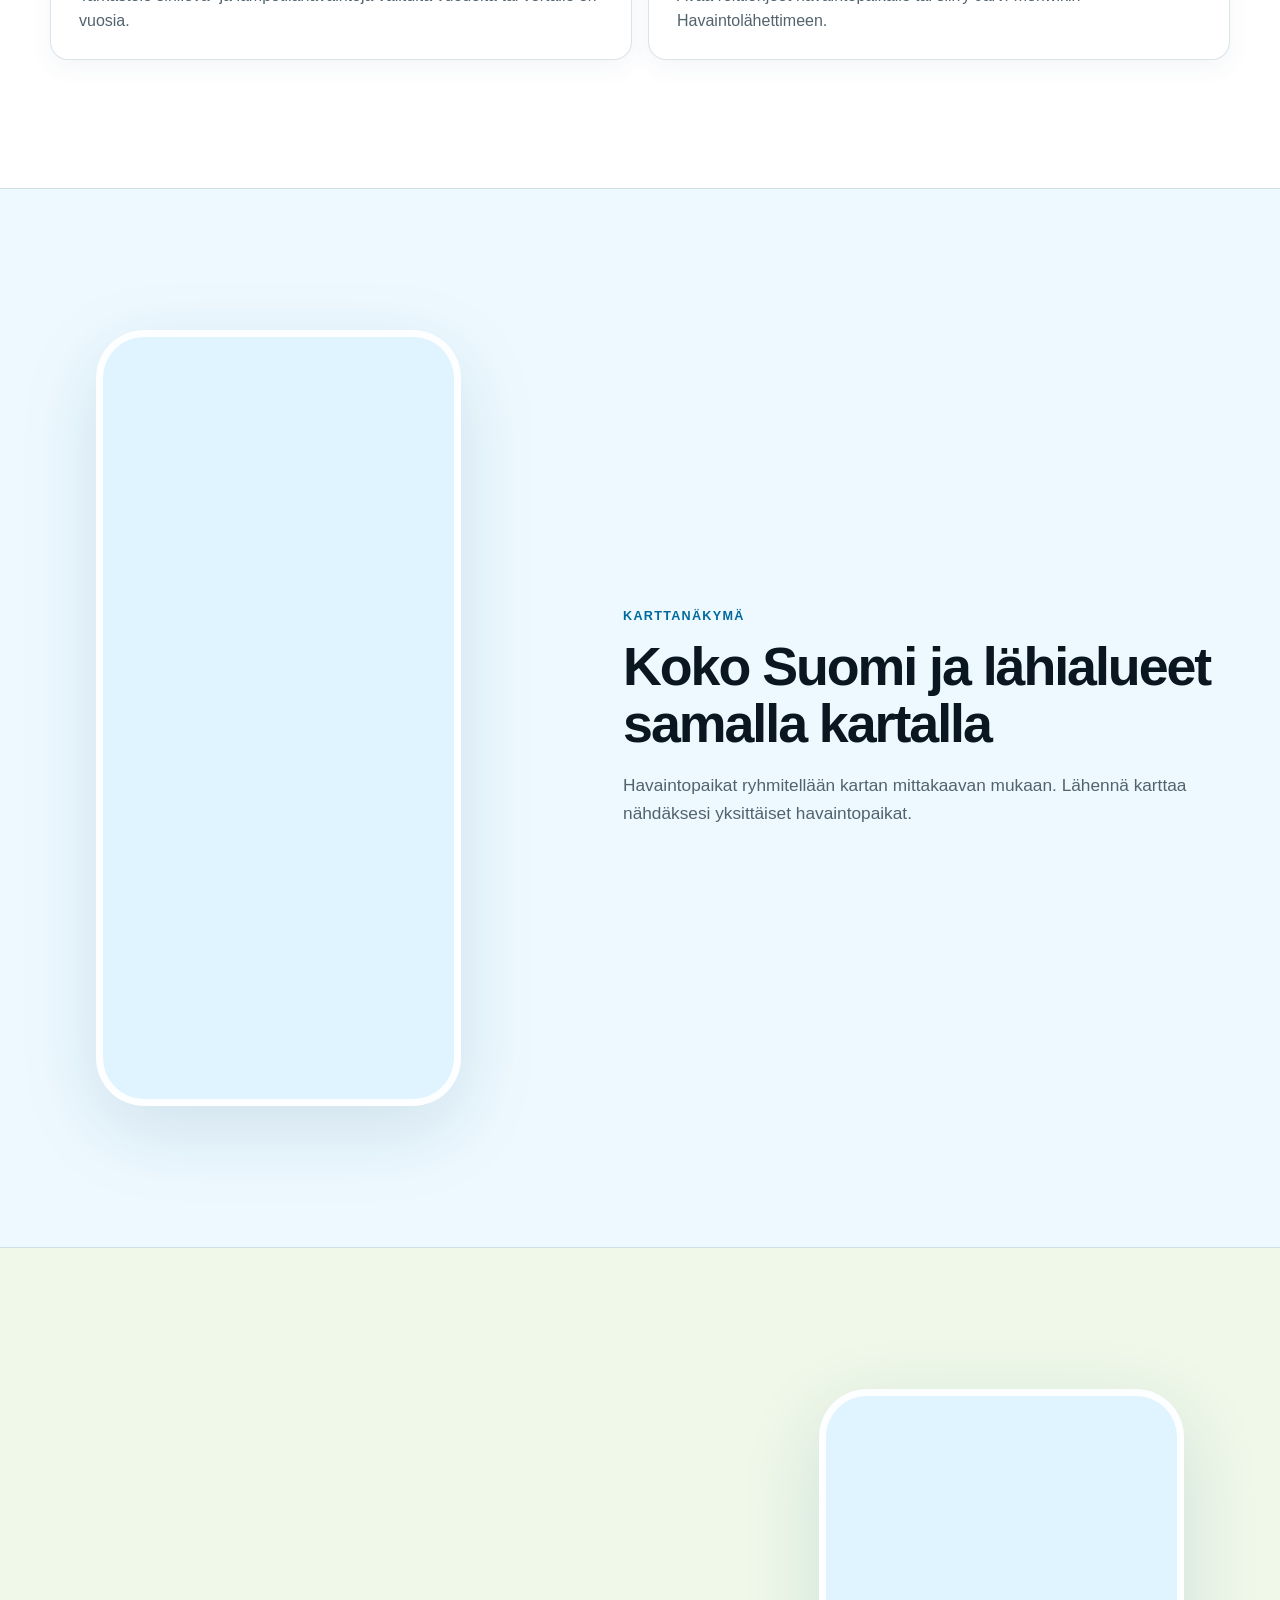
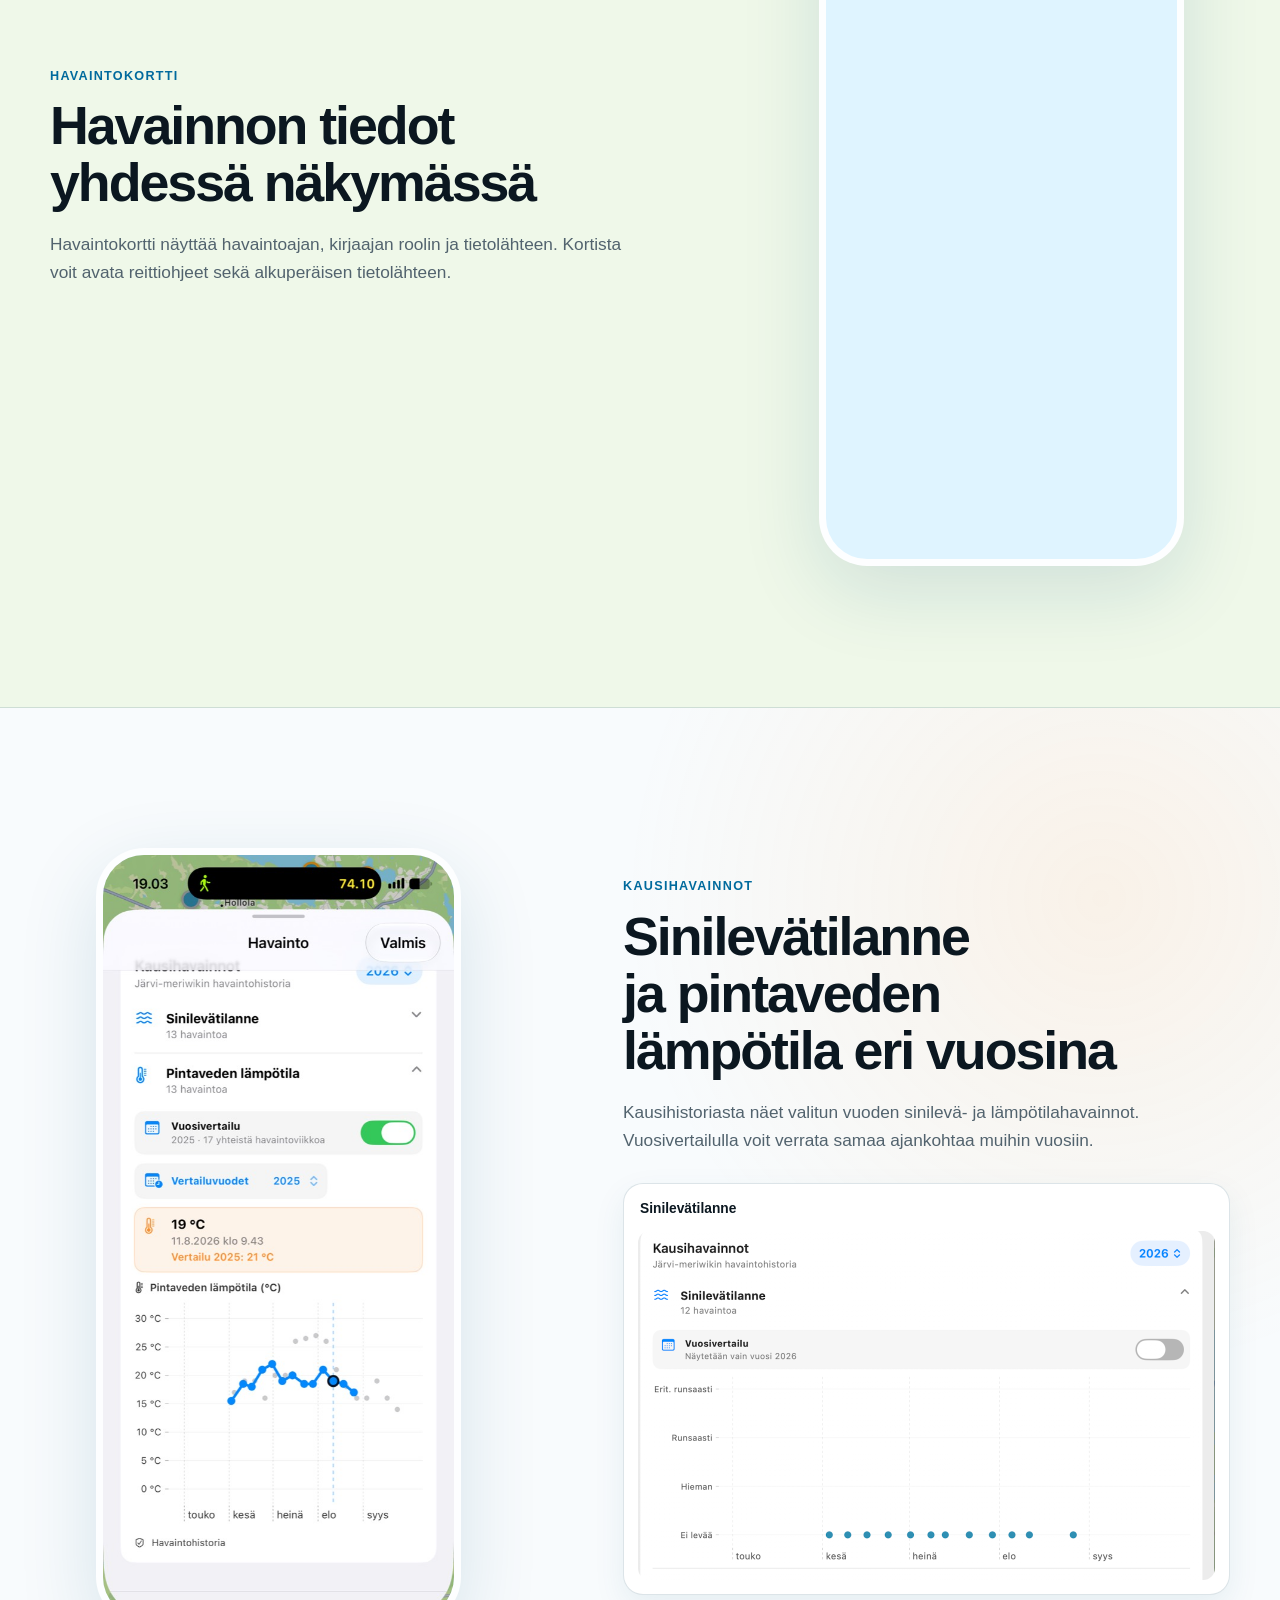
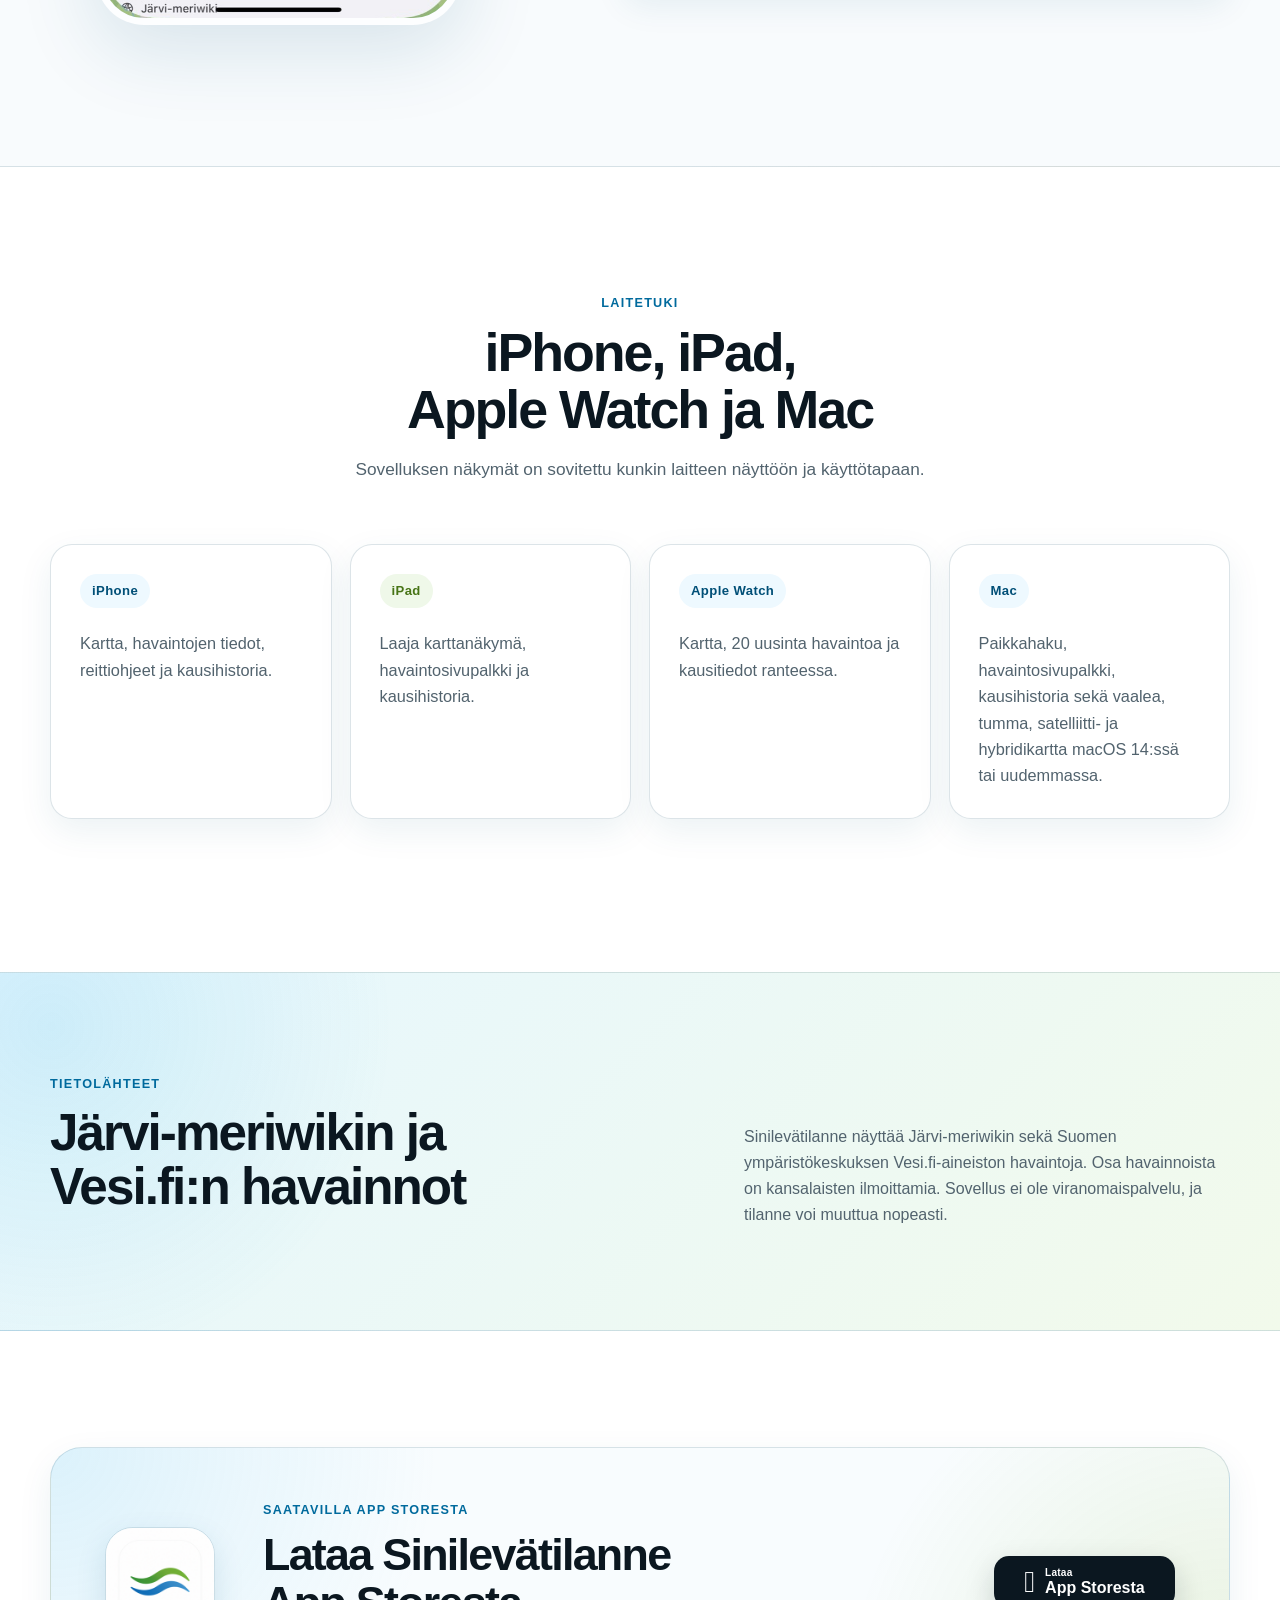
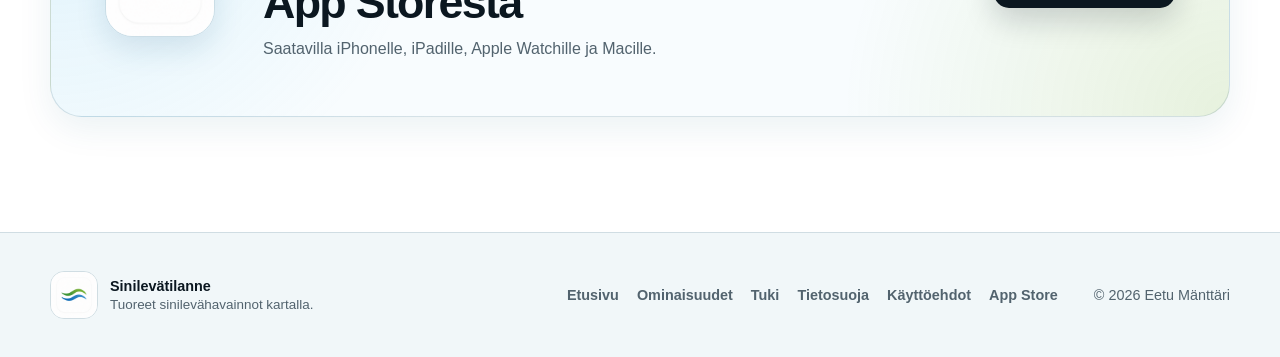
==== commit cf8fa033: "Tiivistä ominaisuudet ja lisää sinileväkaavio" ====
--- a/docs/index.html
+++ b/docs/index.html
@@ -34,7 +34,7 @@
   <link rel="preload" as="image" type="image/avif" href="screenshots/map-coast-w720.avif" imagesrcset="screenshots/map-coast-w720.avif 720w, screenshots/map-coast-w1000.avif 1000w" imagesizes="(max-width: 860px) 82vw, 296px">
   <link rel="icon" href="app-icon.png" type="image/png">
   <link rel="apple-touch-icon" href="app-icon.png">
-  <link rel="stylesheet" href="styles.css?v=20260829-5">
+  <link rel="stylesheet" href="styles.css?v=20260829-7">
   <script type="application/ld+json">
   {
     "@context": "https://schema.org",
@@ -182,34 +182,20 @@
 
       <div class="feature-grid">
         <article class="feature-card">
-          <span class="feature-number">01</span>
-          <h3>Karttanäkymän havaintolista</h3>
-          <p>Avaa kartan yläreunasta lista nykyisellä alueella näkyvistä havaintopaikoista.</p>
+          <h3>Kartta ja havaintolista</h3>
+          <p>Keskitä kartta sijaintiisi, suodata levämäärän mukaan ja avaa alueen havaintopaikat listana.</p>
         </article>
         <article class="feature-card">
-          <span class="feature-number">02</span>
-          <h3>Levämäärä värikoodilla</h3>
-          <p>Ei levää, hieman levää, runsaasti levää ja erittäin runsaasti levää erottuvat sekä värillä että tekstillä.</p>
+          <h3>Havaintopaikan tiedot</h3>
+          <p>Näet levämäärän, havaintoajan, kirjaajan roolin ja tietolähteen samasta näkymästä.</p>
         </article>
         <article class="feature-card">
-          <span class="feature-number">03</span>
-          <h3>Paikka, ajankohta ja lähde</h3>
-          <p>Havaintokortti näyttää paikan, levämäärän, havaintoajan, kirjaajan roolin ja tietolähteen.</p>
+          <h3>Kausihavainnot</h3>
+          <p>Tarkastele sinilevä- ja lämpötilahavaintoja valitulta vuodelta tai vertaile eri vuosia.</p>
         </article>
         <article class="feature-card">
-          <span class="feature-number">04</span>
-          <h3>Sijainti, karttatasot ja reitit</h3>
-          <p>Keskitä kartta omaan sijaintiisi, vaihda karttatasoa tai avaa reittiohjeet havaintopaikalle.</p>
-        </article>
-        <article class="feature-card">
-          <span class="feature-number">05</span>
-          <h3>Ilmoita havainto</h3>
-          <p>Ilmoituspainike avaa Järvi-meriwikin Havaintolähettimen selaimessa.</p>
-        </article>
-        <article class="feature-card">
-          <span class="feature-number">06</span>
-          <h3>Kausihavainnot</h3>
-          <p>Tarkastele sinilevätilanteen ja pintaveden lämpötilan kehitystä valitulta vuodelta tai vertaile eri vuosia.</p>
+          <h3>Reitit ja uusi havainto</h3>
+          <p>Avaa reittiohjeet havaintopaikalle tai siirry Järvi-meriwikin Havaintolähettimeen.</p>
         </article>
       </div>
     </section>
@@ -255,6 +241,10 @@
           <p class="eyebrow">Kausihavainnot</p>
           <h2>Sinilevätilanne ja pintaveden lämpötila eri vuosina</h2>
           <p>Kausihistoriasta näet valitun vuoden sinilevä- ja lämpötilahavainnot. Vuosivertailulla voit verrata samaa ajankohtaa muihin vuosiin.</p>
+          <figure class="season-inline-chart">
+            <figcaption>Sinilevätilanne</figcaption>
+            <img src="screenshots/season-algae-ios.png" width="1154" height="698" alt="iPhonen kausihavaintojen kuvaaja, jossa sinilevätilanne näkyy havaintopisteinä toukokuusta syyskuuhun." loading="lazy" decoding="async">
+          </figure>
         </div>
       </div>
     </section>
--- a/docs/styles.css
+++ b/docs/styles.css
@@ -601,66 +601,33 @@
 .feature-grid {
   display: grid;
   grid-template-columns: repeat(2, minmax(0, 1fr));
-  gap: 18px;
+  gap: 16px;
 }
 
 .feature-card {
-  position: relative;
-  min-height: 220px;
-  padding: 28px;
-  overflow: hidden;
-  background:
-    radial-gradient(circle at 100% 0, rgba(76, 189, 236, 0.09), transparent 42%),
-    #ffffff;
+  min-height: 0;
+  padding: 26px 28px;
+  background: #ffffff;
   border: 1px solid var(--border);
-  border-radius: var(--radius);
-  box-shadow: var(--shadow-sm);
-  transition: border-color 180ms ease, box-shadow 180ms ease, transform 180ms ease;
-}
-
-.feature-card:nth-child(2n) {
-  background:
-    radial-gradient(circle at 100% 0, rgba(131, 184, 35, 0.1), transparent 42%),
-    #ffffff;
+  border-radius: 18px;
+  box-shadow: 0 8px 24px rgba(17, 88, 121, 0.05);
+  transition: border-color 180ms ease, box-shadow 180ms ease;
 }
 
 .feature-card:hover {
   border-color: var(--border-strong);
-  box-shadow: 0 20px 52px rgba(17, 88, 121, 0.12);
-  transform: translateY(-3px);
+  box-shadow: 0 12px 30px rgba(17, 88, 121, 0.08);
 }
 
 .feature-card h3 {
-  margin-top: 34px;
-  font-size: 1.23rem;
+  margin: 0 0 9px;
+  font-size: 1.16rem;
 }
 
 .feature-card p {
   margin: 0;
   color: var(--muted);
   line-height: 1.58;
-}
-
-.feature-number {
-  display: inline-flex;
-  align-items: center;
-  justify-content: center;
-  min-width: 42px;
-  height: 30px;
-  padding-inline: 10px;
-  color: var(--brand-dark);
-  background: var(--blue-soft);
-  border: 1px solid rgba(0, 106, 157, 0.13);
-  border-radius: 999px;
-  font-size: 0.75rem;
-  font-weight: 820;
-  letter-spacing: 0.08em;
-}
-
-.feature-card:nth-child(2n) .feature-number {
-  color: var(--green);
-  background: var(--green-soft);
-  border-color: rgba(71, 116, 22, 0.13);
 }
 
 .showcase-section {
@@ -715,6 +682,29 @@
   margin: 20px 0 0;
   color: var(--muted);
   font-size: 1.08rem;
+}
+
+.season-inline-chart {
+  margin: 28px 0 0;
+  padding: 14px;
+  background: #ffffff;
+  border: 1px solid var(--border);
+  border-radius: 20px;
+  box-shadow: 0 12px 32px rgba(17, 88, 121, 0.08);
+}
+
+.season-inline-chart figcaption {
+  margin: 0 2px 11px;
+  color: var(--ink);
+  font-size: 0.86rem;
+  font-weight: 760;
+}
+
+.season-inline-chart img {
+  display: block;
+  width: 100%;
+  height: auto;
+  border-radius: 12px;
 }
 
 .device-section {
@@ -1424,10 +1414,6 @@
     padding: 24px;
   }
 
-  .feature-card h3 {
-    margin-top: 26px;
-  }
-
   .showcase-grid,
   .showcase-grid.reverse {
     gap: 38px;
@@ -1551,8 +1537,7 @@
     animation-iteration-count: 1 !important;
   }
 
-  .app-store-button:hover,
-  .feature-card:hover {
+  .app-store-button:hover {
     transform: none;
   }
 }
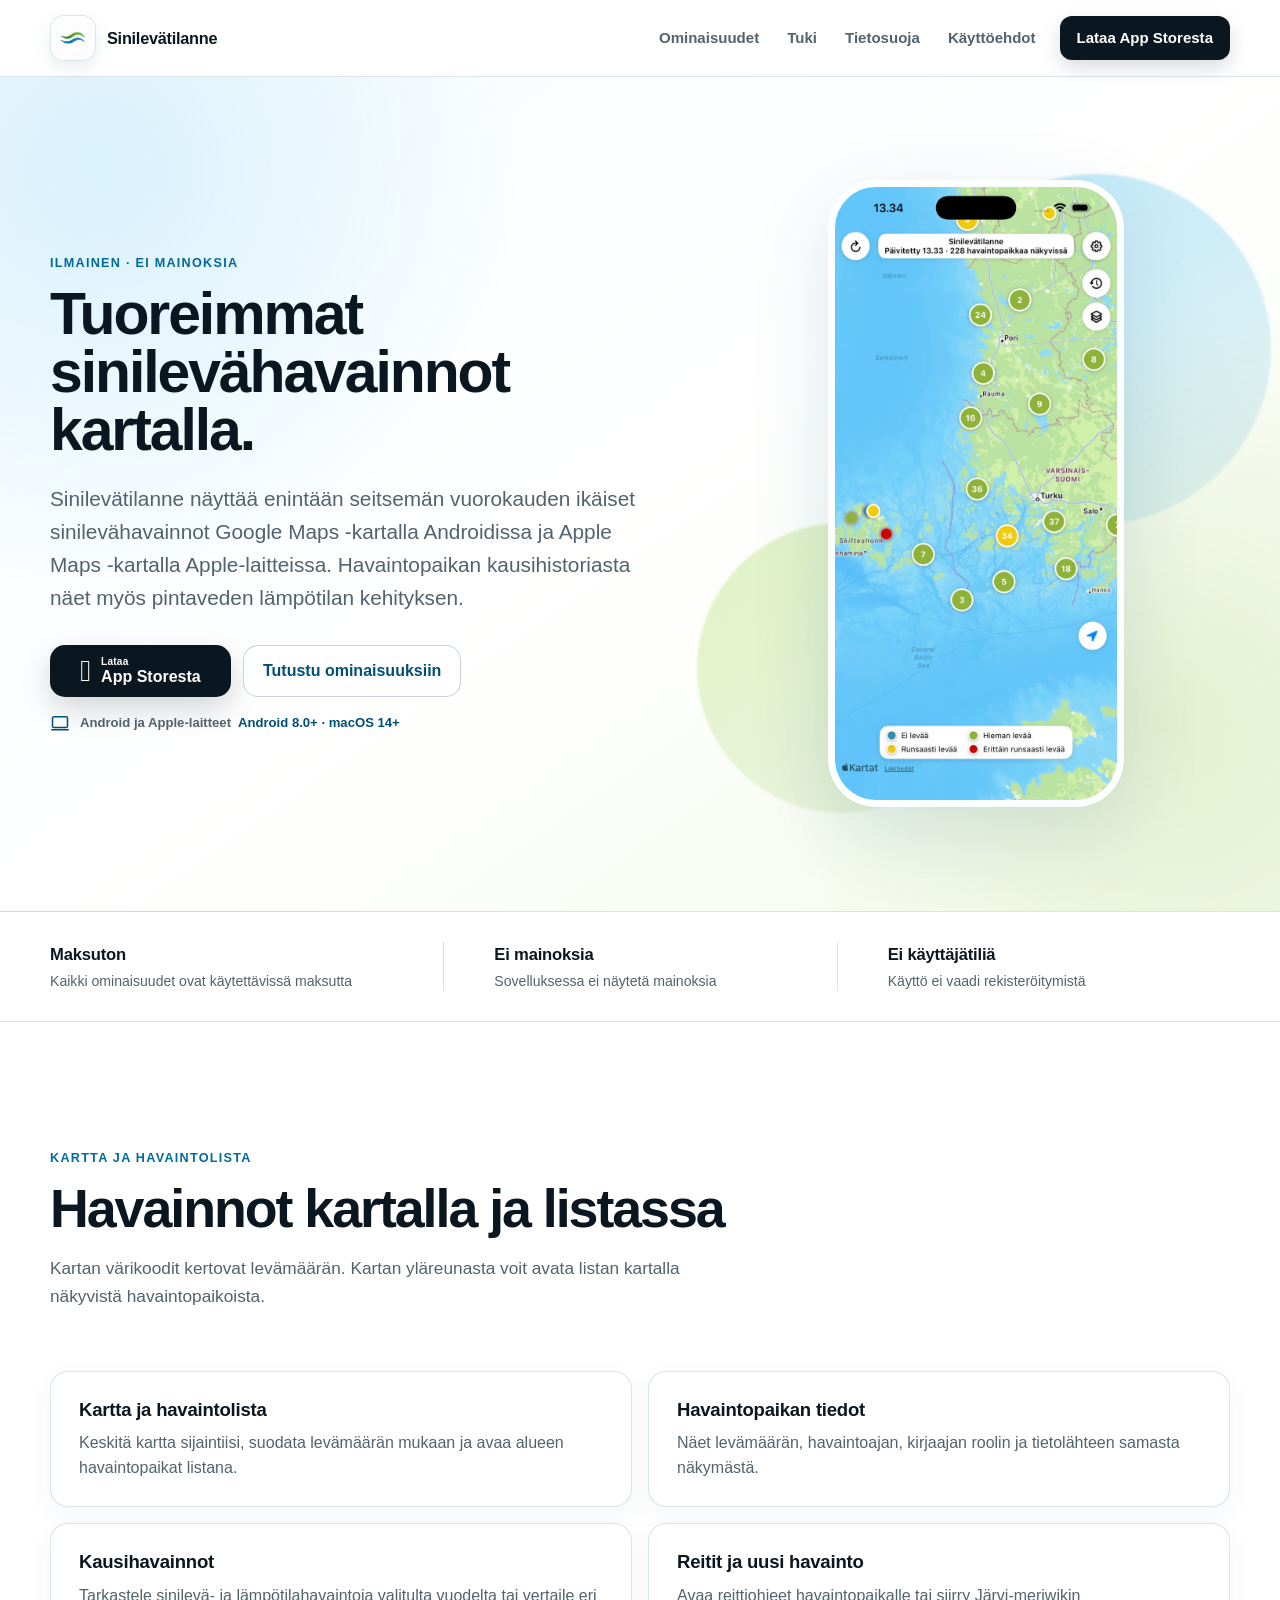
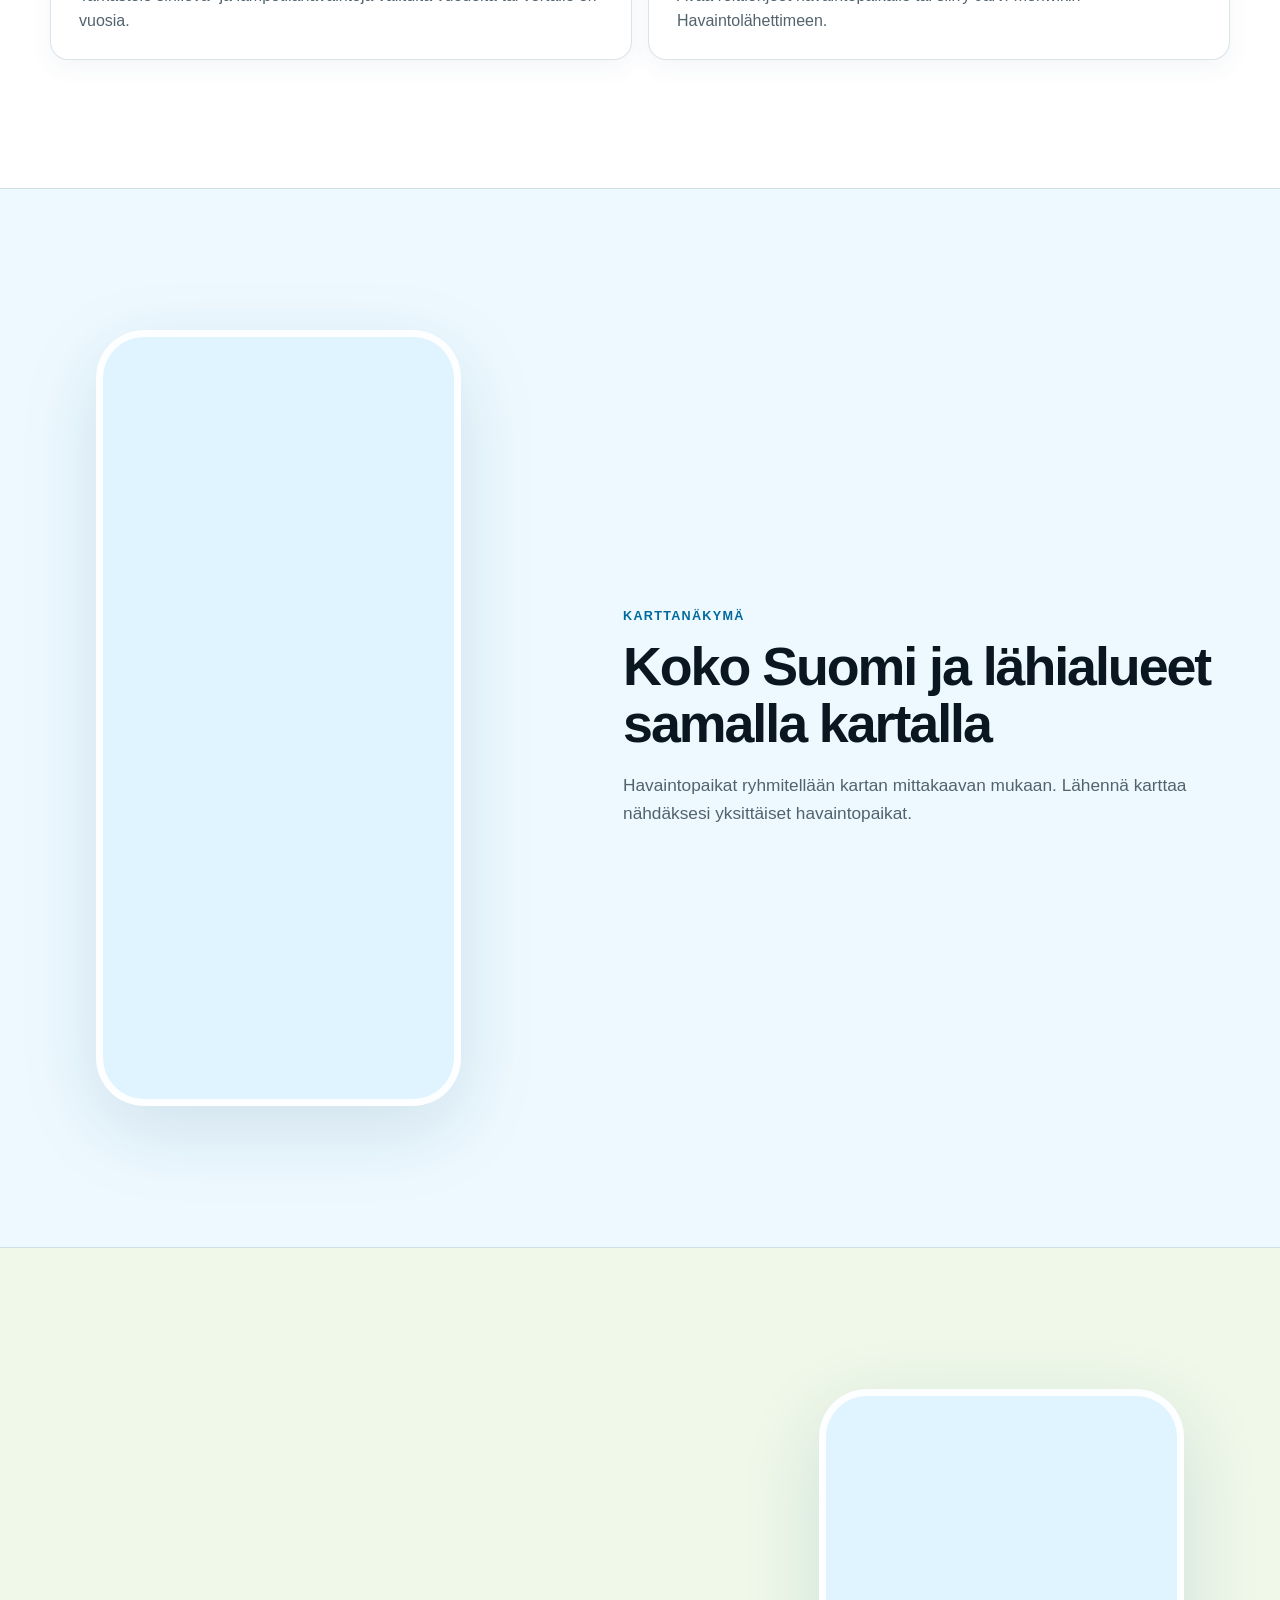
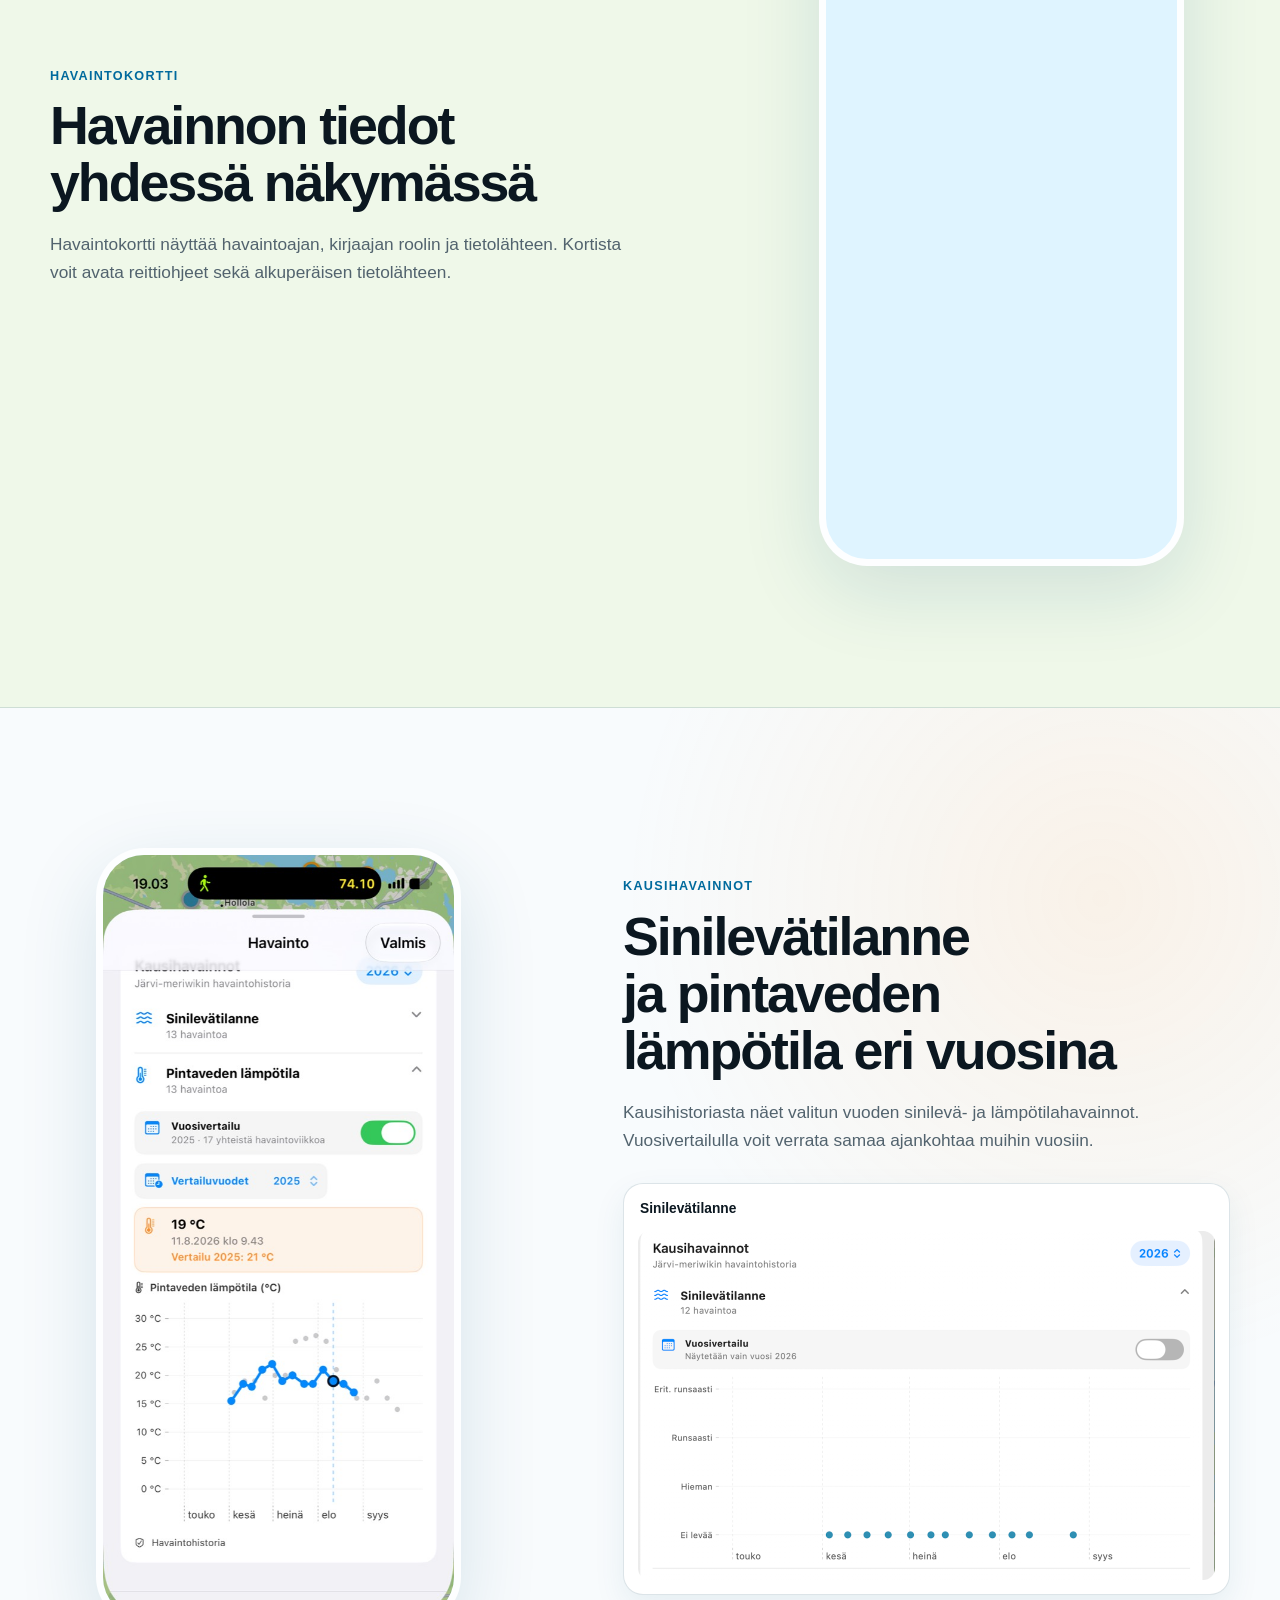
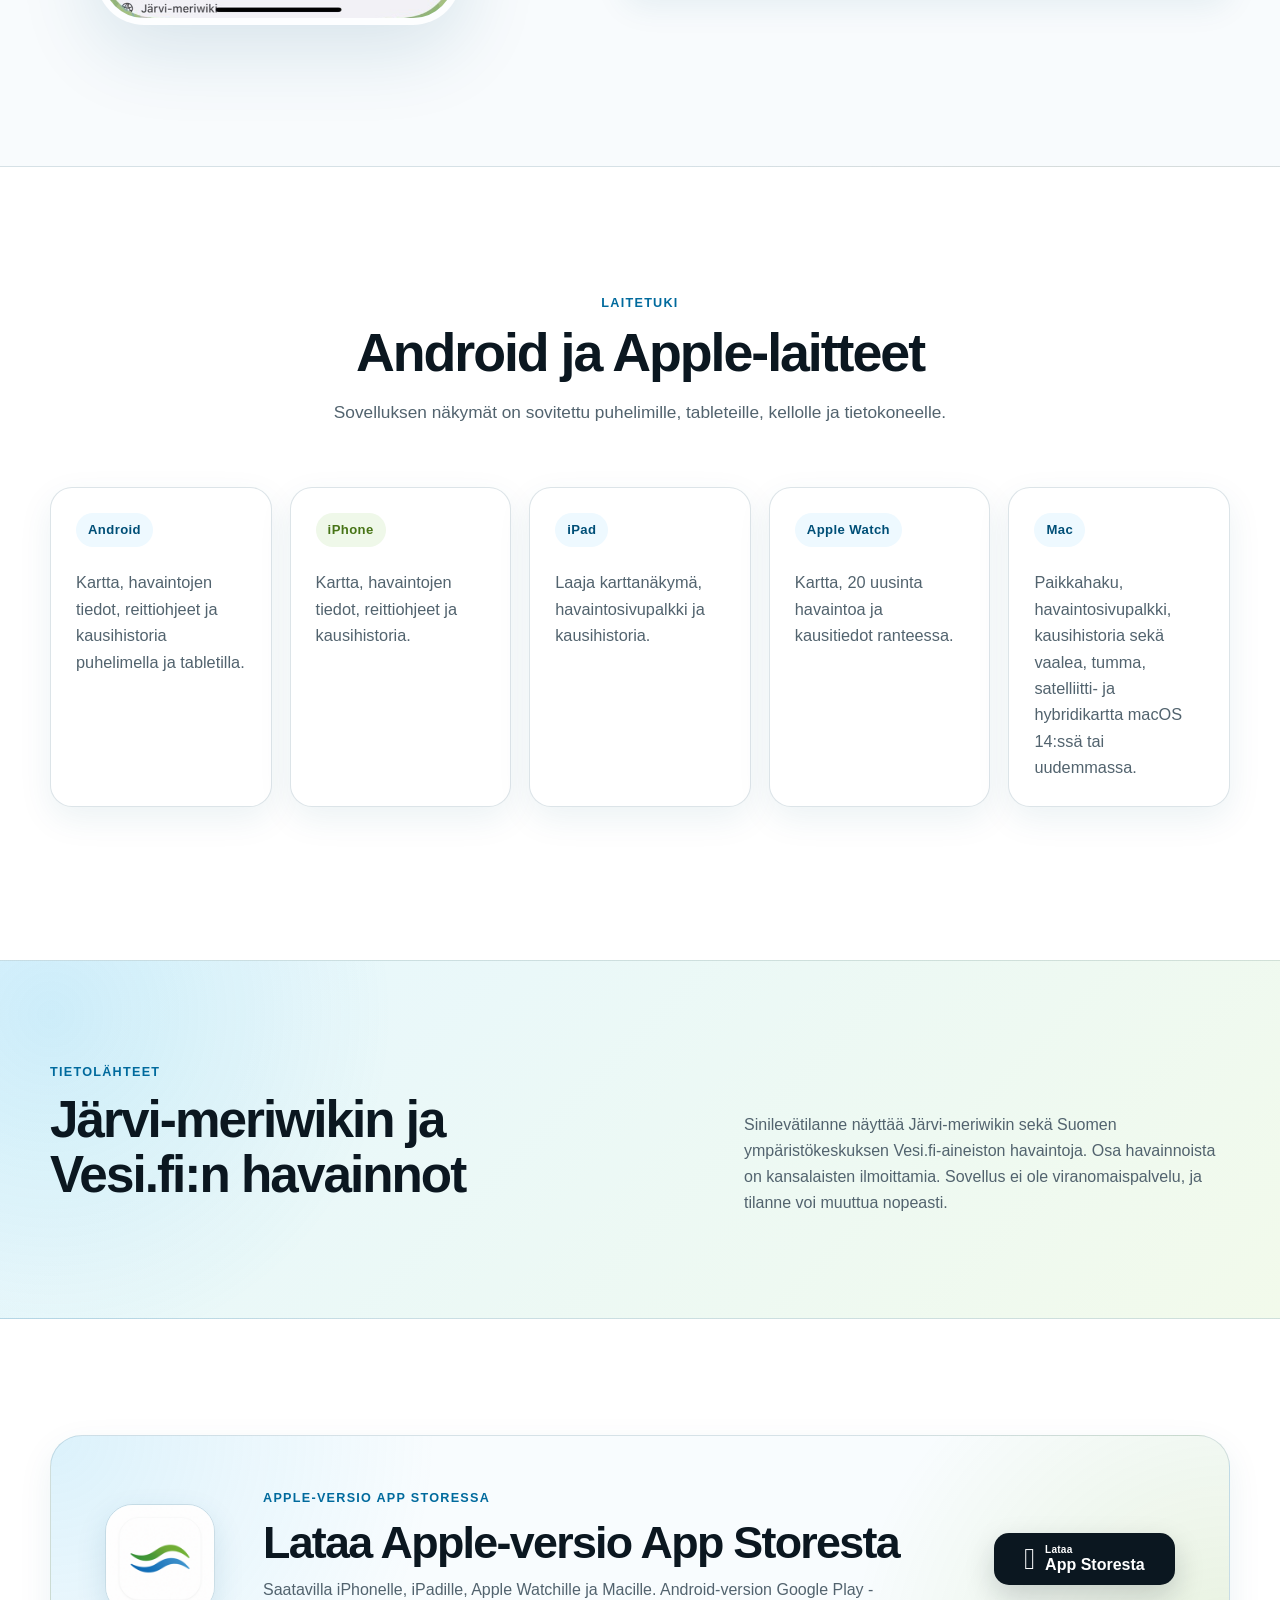
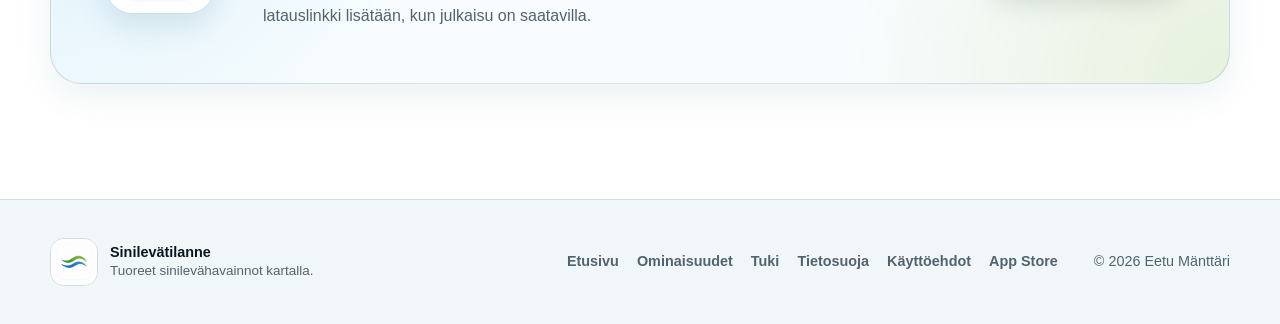
==== commit 292cbf9e: "Lisää Android-tuki sivustolle" ====
--- a/docs/index.html
+++ b/docs/index.html
@@ -1,4 +1,4 @@
-<!doctype html>
+<!DOCTYPE html>
 <html lang="fi">
 <head>
   <meta charset="utf-8">
@@ -11,12 +11,12 @@
   <meta name="google-site-verification" content="71go5fELUd7GLlljHa2Le_Jdma97M3bWnVEcuIMGdMI">
   <meta name="robots" content="index, follow, max-image-preview:large, max-snippet:-1, max-video-preview:-1">
   <title>Sinilevätilanne – tuoreet sinilevähavainnot kartalla</title>
-  <meta name="description" content="Tuoreet sinilevähavainnot Apple Maps -kartalla. Maksuton ja mainokseton Sinilevätilanne toimii iPhonella, iPadilla, Apple Watchilla ja Macilla.">
+  <meta name="description" content="Tuoreet sinilevähavainnot kartalla Androidilla ja Apple-laitteilla. Maksuton ja mainokseton Sinilevätilanne käyttää Google Mapsia Androidissa ja Apple Mapsia Apple-laitteissa.">
   <meta property="og:type" content="website">
   <meta property="og:locale" content="fi_FI">
   <meta property="og:site_name" content="Sinilevätilanne">
   <meta property="og:title" content="Sinilevätilanne – tuoreet havainnot yhdellä kartalla">
-  <meta property="og:description" content="Maksuton ja mainokseton sovellus tuoreiden sinilevähavaintojen tarkistamiseen.">
+  <meta property="og:description" content="Maksuton ja mainokseton sinileväkartta Androidille ja Apple-laitteille.">
   <meta property="og:image" content="https://edman01.github.io/sinilevatilanne/screenshots/map-coast.png">
   <meta property="og:image:width" content="1320">
   <meta property="og:image:height" content="2868">
@@ -24,7 +24,7 @@
   <meta property="og:url" content="https://edman01.github.io/sinilevatilanne/">
   <meta name="twitter:card" content="summary_large_image">
   <meta name="twitter:title" content="Sinilevätilanne – tuoreet sinilevähavainnot kartalla">
-  <meta name="twitter:description" content="Maksuton ja mainokseton sinileväkartta iPhonelle, iPadille, Apple Watchille ja Macille.">
+  <meta name="twitter:description" content="Maksuton ja mainokseton sinileväkartta Androidille, iPhonelle, iPadille, Apple Watchille ja Macille.">
   <meta name="twitter:image" content="https://edman01.github.io/sinilevatilanne/screenshots/map-coast.png">
   <meta name="twitter:image:alt" content="Sinilevätilanteen kartta, jossa tuoreet havainnot näkyvät värikoodattuina.">
   <link rel="canonical" href="https://edman01.github.io/sinilevatilanne/">
@@ -34,7 +34,7 @@
   <link rel="preload" as="image" type="image/avif" href="screenshots/map-coast-w720.avif" imagesrcset="screenshots/map-coast-w720.avif 720w, screenshots/map-coast-w1000.avif 1000w" imagesizes="(max-width: 860px) 82vw, 296px">
   <link rel="icon" href="app-icon.png" type="image/png">
   <link rel="apple-touch-icon" href="app-icon.png">
-  <link rel="stylesheet" href="styles.css?v=20260829-7">
+  <link rel="stylesheet" href="styles.css?v=20260829-8">
   <script type="application/ld+json">
   {
     "@context": "https://schema.org",
@@ -52,10 +52,11 @@
         "@id": "https://edman01.github.io/sinilevatilanne/#webpage",
         "url": "https://edman01.github.io/sinilevatilanne/",
         "name": "Sinilevätilanne – tuoreet sinilevähavainnot kartalla",
-        "description": "Tuoreet sinilevähavainnot Apple Maps -kartalla. Maksuton ja mainokseton Sinilevätilanne toimii iPhonella, iPadilla, Apple Watchilla ja Macilla.",
+        "description": "Tuoreet sinilevähavainnot kartalla Androidilla ja Apple-laitteilla. Android-versio käyttää Google Mapsia ja Apple-versiot Apple Mapsia.",
         "isPartOf": { "@id": "https://edman01.github.io/sinilevatilanne/#website" },
         "primaryImageOfPage": { "@id": "https://edman01.github.io/sinilevatilanne/#primaryimage" },
         "mainEntity": { "@id": "https://edman01.github.io/sinilevatilanne/#app" },
+        "dateModified": "2026-08-29",
         "inLanguage": "fi"
       },
       {
@@ -72,9 +73,10 @@
         "@type": "SoftwareApplication",
         "@id": "https://edman01.github.io/sinilevatilanne/#app",
         "name": "Sinilevätilanne",
-        "description": "Maksuton ja mainokseton sovellus tuoreiden sinilevähavaintojen tarkistamiseen Apple Maps -kartalta.",
+        "description": "Maksuton ja mainokseton sovellus tuoreiden sinilevähavaintojen tarkistamiseen Androidilla ja Apple-laitteilla.",
         "applicationCategory": "UtilitiesApplication",
-        "operatingSystem": "iOS, iPadOS, watchOS, macOS",
+        "operatingSystem": "Android, iOS, iPadOS, watchOS, macOS",
+        "softwareVersion": "1.1.1",
         "url": "https://edman01.github.io/sinilevatilanne/",
         "downloadUrl": "https://apps.apple.com/us/app/sinilev%C3%A4tilanne/id6791301861",
         "image": "https://edman01.github.io/sinilevatilanne/app-icon.png",
@@ -100,7 +102,7 @@
           "Linkki uuden havainnon ilmoittamiseen Järvi-meriwikissä",
           "Karttateemat, oma sijainti ja reittiohjeet",
           "Sovelluksen jakaminen",
-          "Tuki iPhonelle, iPadille, Apple Watchille ja Macille"
+          "Tuki Android-puhelimille ja -tableteille sekä iPhonelle, iPadille, Apple Watchille ja Macille"
         ],
         "inLanguage": "fi"
       }
@@ -135,19 +137,19 @@
         <div class="hero-content">
           <p class="eyebrow">Ilmainen · Ei mainoksia</p>
           <h1>Tuoreimmat sinilevähavainnot kartalla.</h1>
-          <p class="hero-lead">Sinilevätilanne näyttää enintään seitsemän vuorokauden ikäiset sinilevähavainnot Apple Maps -kartalla. Havaintopaikan kausihistoriasta näet myös pintaveden lämpötilan kehityksen.</p>
+          <p class="hero-lead">Sinilevätilanne näyttää enintään seitsemän vuorokauden ikäiset sinilevähavainnot Google Maps -kartalla Androidissa ja Apple Maps -kartalla Apple-laitteissa. Havaintopaikan kausihistoriasta näet myös pintaveden lämpötilan kehityksen.</p>
           <div class="hero-actions">
             <a class="app-store-button" href="https://apps.apple.com/us/app/sinilev%C3%A4tilanne/id6791301861" aria-label="Lataa Sinilevätilanne App Storesta">
               <span class="apple-symbol" aria-hidden="true"></span>
               <span><small>Lataa</small>App Storesta</span>
             </a>
             <a class="secondary-button" href="#ominaisuudet">Tutustu ominaisuuksiin</a>
-            <div class="mac-availability" aria-label="Sinilevätilanne on saatavilla myös Macille">
+            <div class="mac-availability">
               <svg viewBox="0 0 24 24" aria-hidden="true">
                 <rect x="3" y="4.5" width="18" height="13" rx="2"></rect>
                 <path d="M2 20h20"></path>
               </svg>
-              <span><small>Saatavilla myös Macille</small><strong>macOS 14+</strong></span>
+              <span><small>Android ja Apple-laitteet</small><strong>Android 8.0+ · macOS 14+</strong></span>
             </div>
           </div>
         </div>
@@ -252,10 +254,11 @@
     <section id="laitetuki" class="section wide-container device-section">
       <div class="section-heading centered">
         <p class="eyebrow">Laitetuki</p>
-        <h2>iPhone, iPad, Apple Watch ja Mac</h2>
-        <p>Sovelluksen näkymät on sovitettu kunkin laitteen näyttöön ja käyttötapaan.</p>
+        <h2>Android ja Apple-laitteet</h2>
+        <p>Sovelluksen näkymät on sovitettu puhelimille, tableteille, kellolle ja tietokoneelle.</p>
       </div>
       <div class="device-grid">
+        <article><h3>Android</h3><p>Kartta, havaintojen tiedot, reittiohjeet ja kausihistoria puhelimella ja tabletilla.</p></article>
         <article><h3>iPhone</h3><p>Kartta, havaintojen tiedot, reittiohjeet ja kausihistoria.</p></article>
         <article><h3>iPad</h3><p>Laaja karttanäkymä, havaintosivupalkki ja kausihistoria.</p></article>
         <article><h3>Apple Watch</h3><p>Kartta, 20 uusinta havaintoa ja kausitiedot ranteessa.</p></article>
@@ -277,9 +280,9 @@
       <div class="wide-container final-cta-card">
         <img src="app-icon.png" width="120" height="120" alt="Sinilevätilanne-sovelluksen kuvake">
         <div>
-          <p class="eyebrow">Saatavilla App Storesta</p>
-          <h2>Lataa Sinilevätilanne App Storesta</h2>
-          <p>Saatavilla iPhonelle, iPadille, Apple Watchille ja Macille.</p>
+          <p class="eyebrow">Apple-versio App Storessa</p>
+          <h2>Lataa Apple-versio App Storesta</h2>
+          <p>Saatavilla iPhonelle, iPadille, Apple Watchille ja Macille. Android-version Google Play -latauslinkki lisätään, kun julkaisu on saatavilla.</p>
         </div>
         <a class="app-store-button" href="https://apps.apple.com/us/app/sinilev%C3%A4tilanne/id6791301861" aria-label="Lataa Sinilevätilanne App Storesta">
           <span class="apple-symbol" aria-hidden="true"></span>
--- a/docs/styles.css
+++ b/docs/styles.css
@@ -713,13 +713,13 @@
 
 .device-grid {
   display: grid;
-  grid-template-columns: repeat(4, minmax(0, 1fr));
+  grid-template-columns: repeat(5, minmax(0, 1fr));
   gap: 18px;
 }
 
 .device-grid article {
   min-height: 190px;
-  padding: 29px;
+  padding: 25px;
   background: #ffffff;
   border: 1px solid var(--border);
   border-radius: var(--radius);
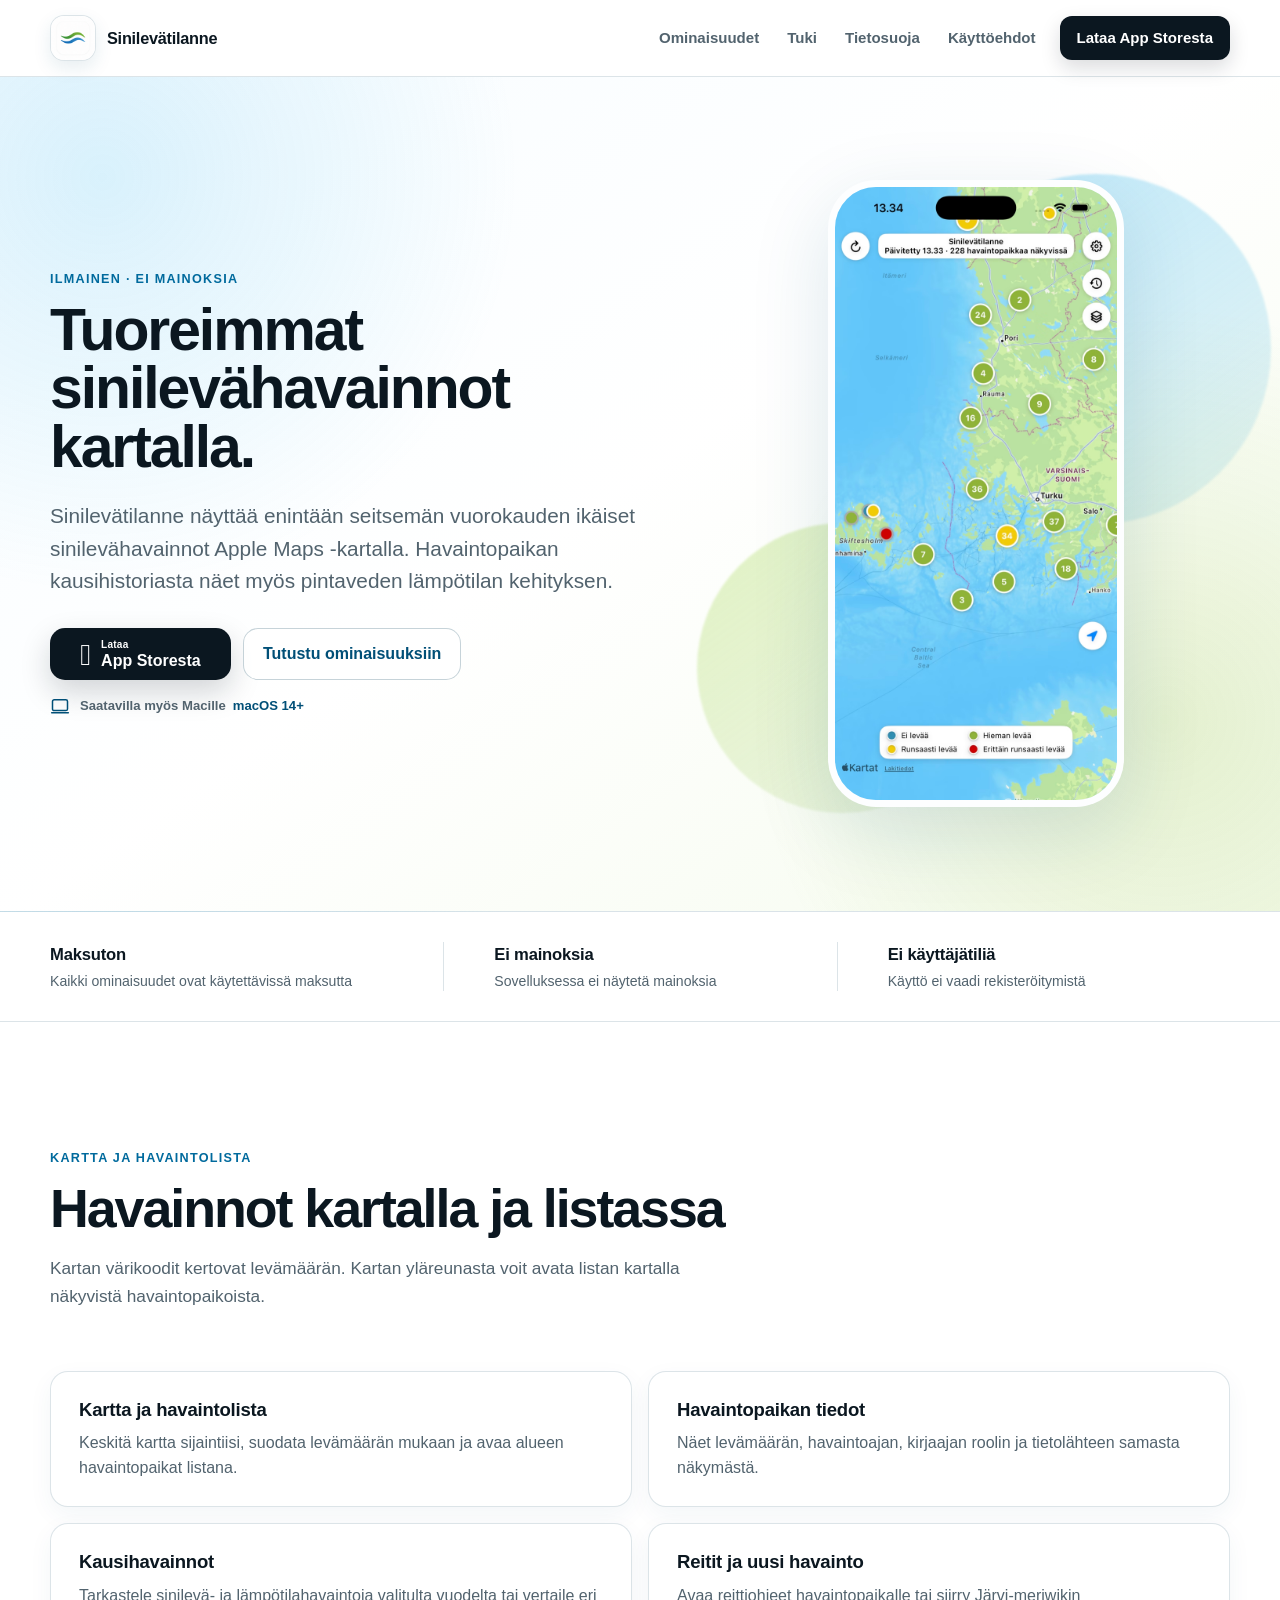
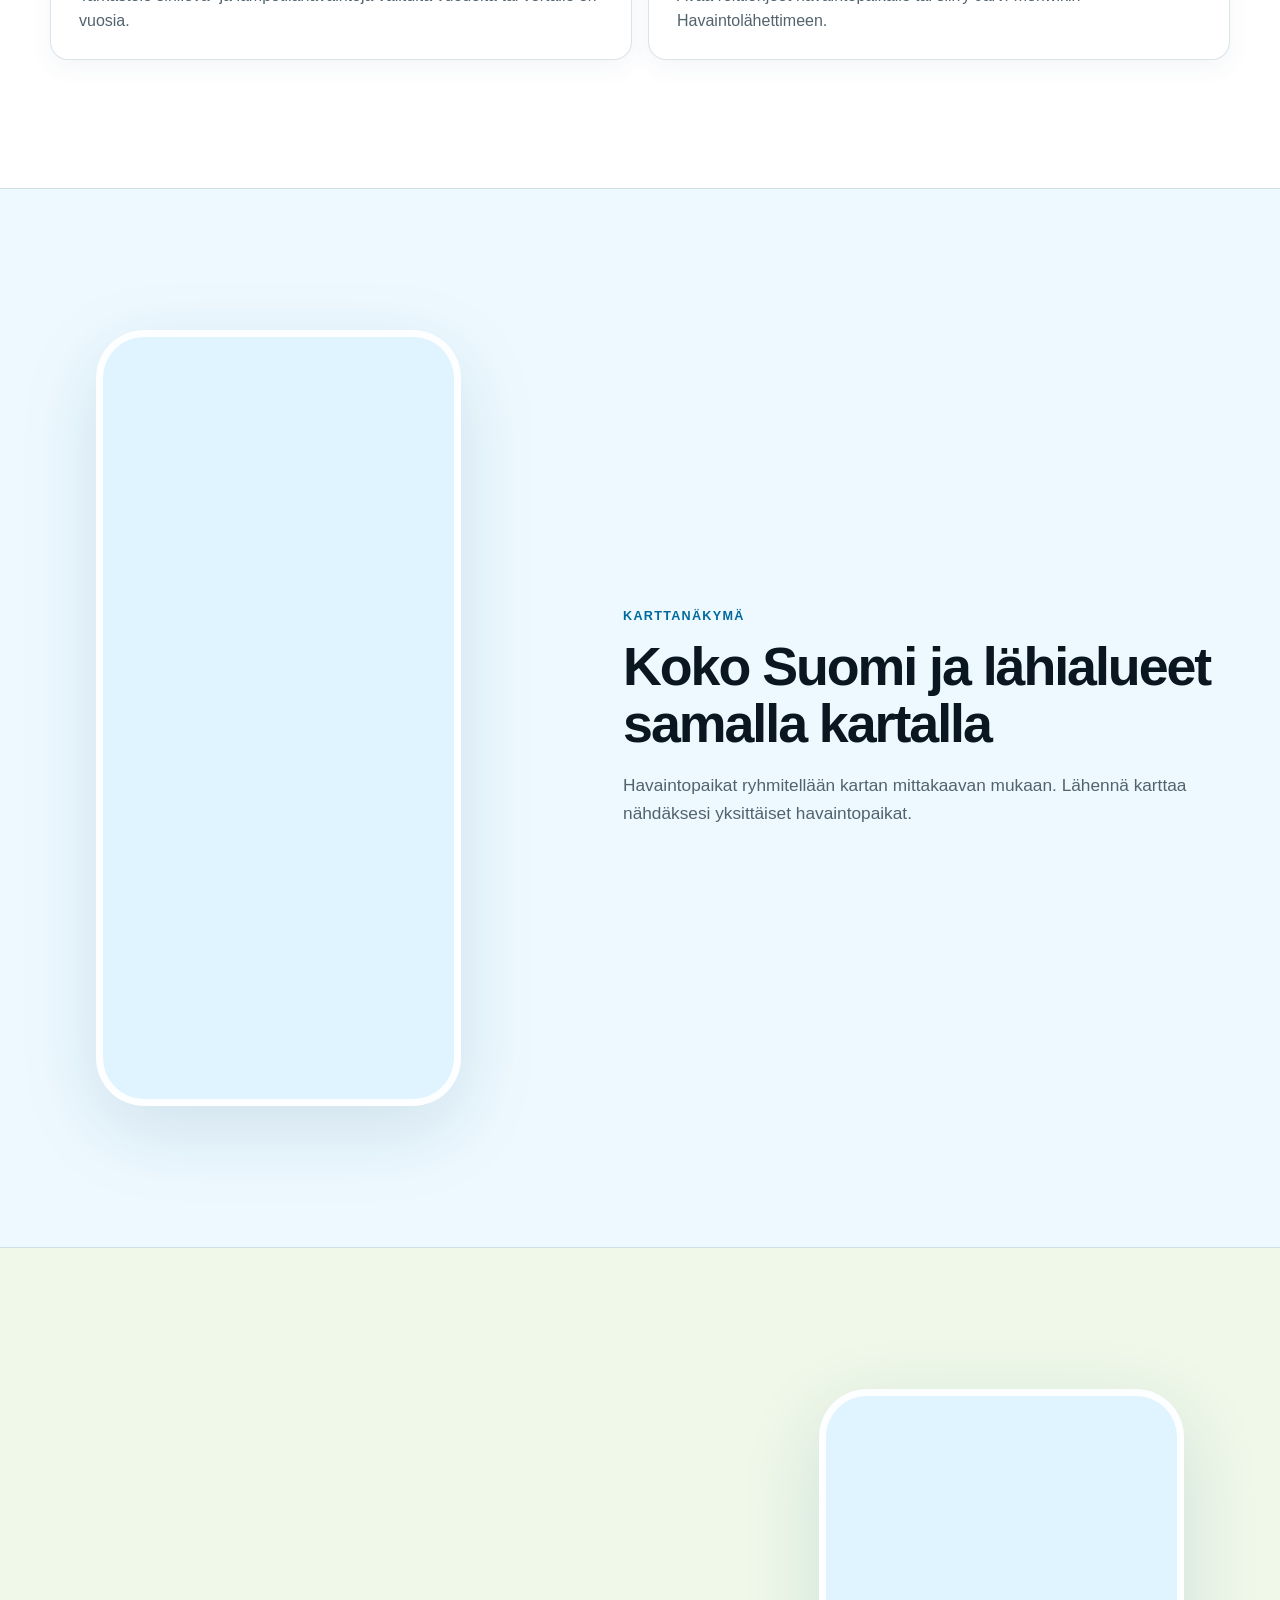
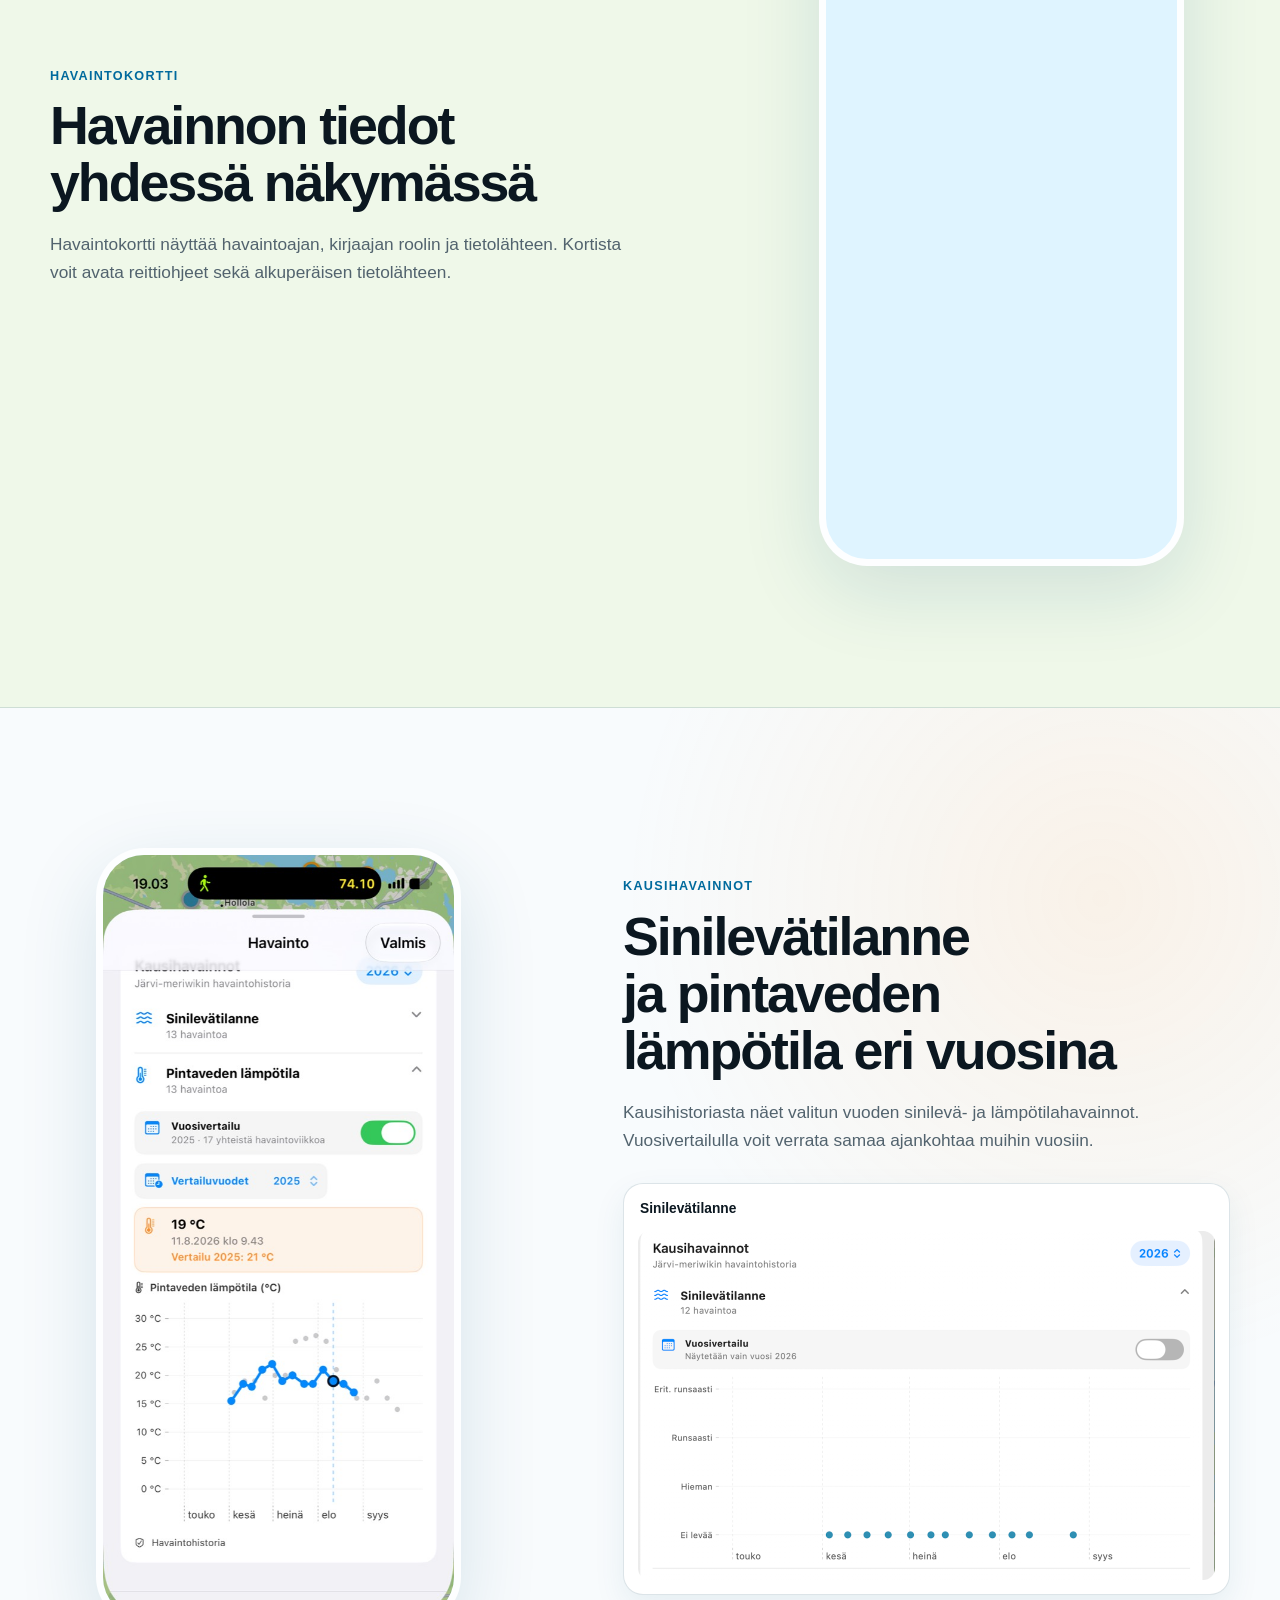
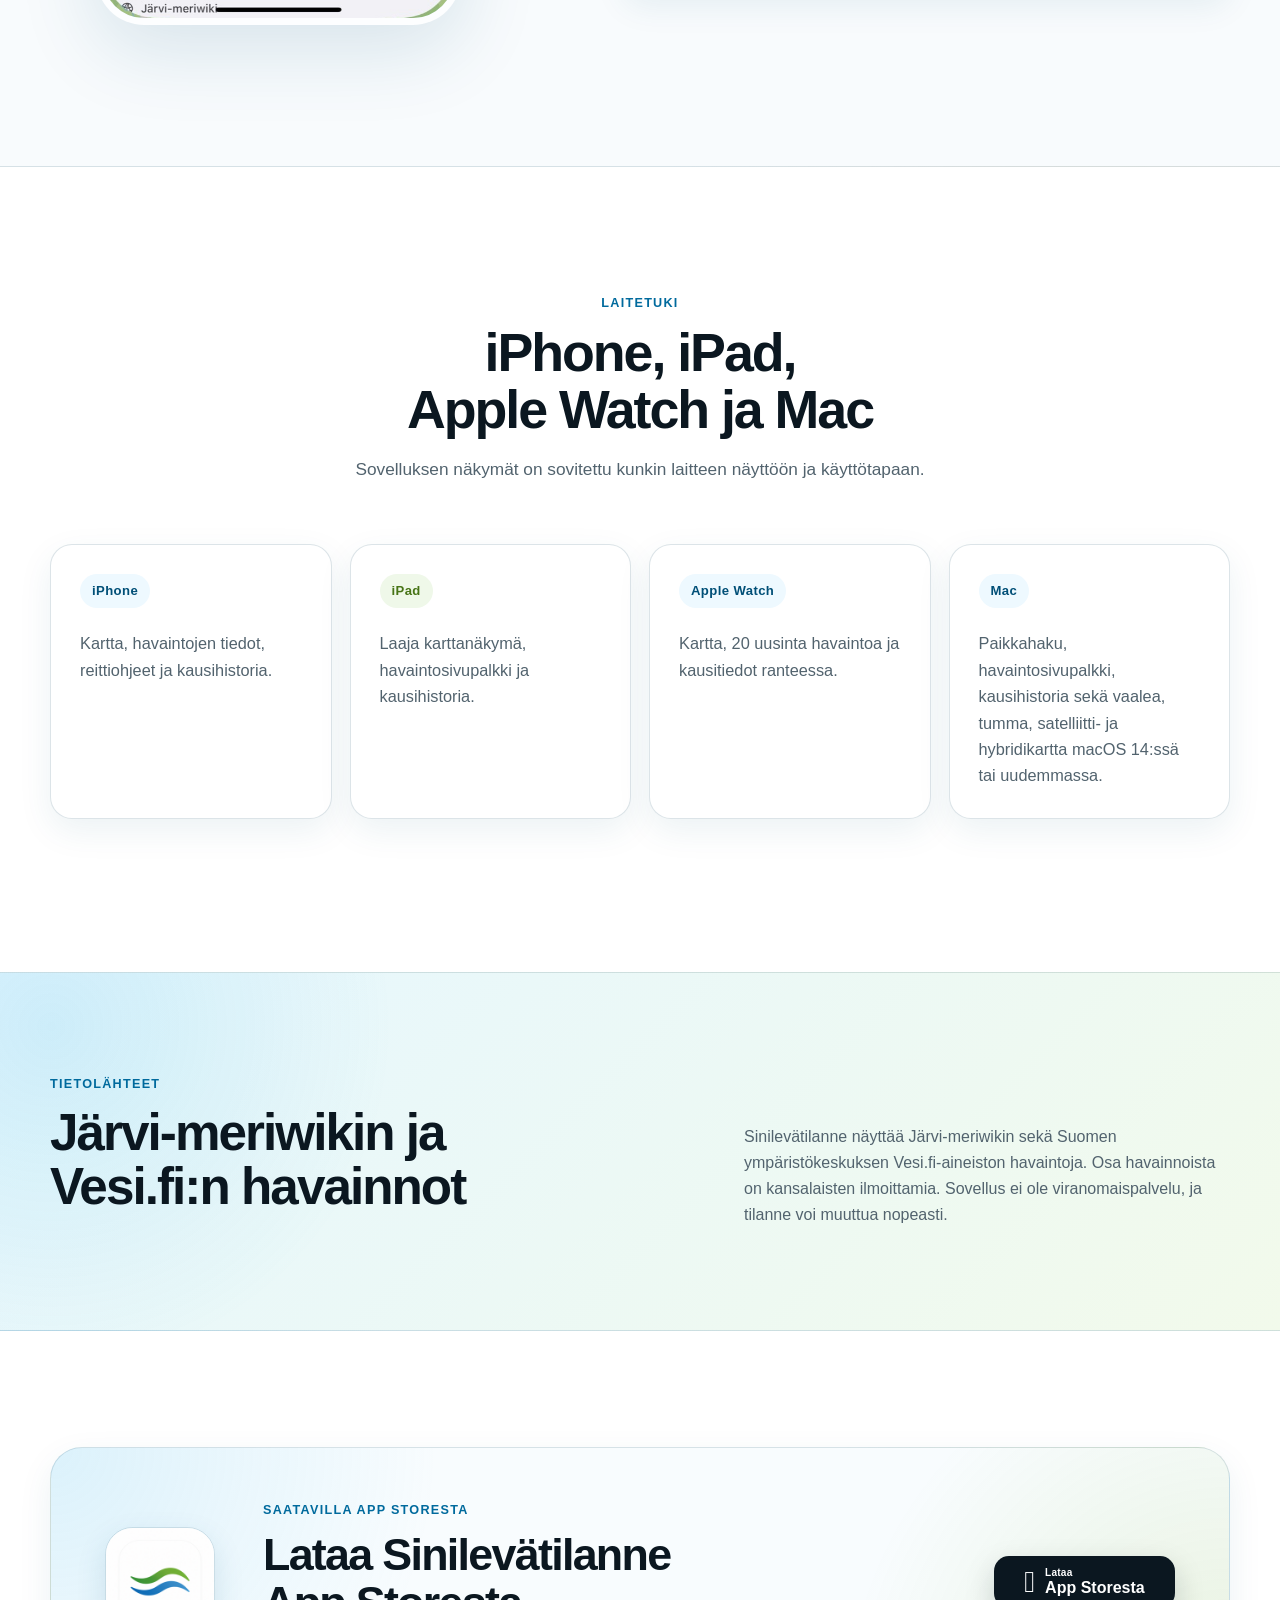
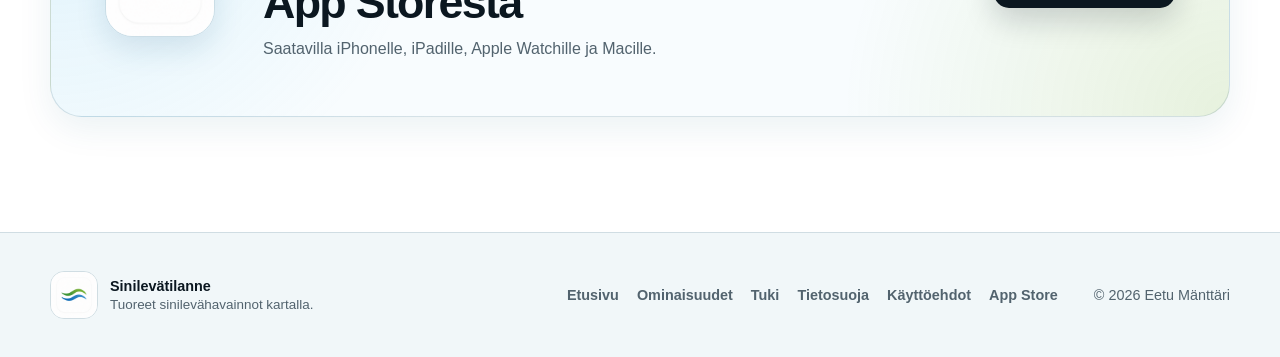
==== commit 5b521bc9: "Piilota julkaisematon Android-tuki" ====
--- a/docs/index.html
+++ b/docs/index.html
@@ -11,12 +11,12 @@
   <meta name="google-site-verification" content="71go5fELUd7GLlljHa2Le_Jdma97M3bWnVEcuIMGdMI">
   <meta name="robots" content="index, follow, max-image-preview:large, max-snippet:-1, max-video-preview:-1">
   <title>Sinilevätilanne – tuoreet sinilevähavainnot kartalla</title>
-  <meta name="description" content="Tuoreet sinilevähavainnot kartalla Androidilla ja Apple-laitteilla. Maksuton ja mainokseton Sinilevätilanne käyttää Google Mapsia Androidissa ja Apple Mapsia Apple-laitteissa.">
+  <meta name="description" content="Tuoreet sinilevähavainnot Apple Maps -kartalla. Maksuton ja mainokseton Sinilevätilanne toimii iPhonella, iPadilla, Apple Watchilla ja Macilla.">
   <meta property="og:type" content="website">
   <meta property="og:locale" content="fi_FI">
   <meta property="og:site_name" content="Sinilevätilanne">
   <meta property="og:title" content="Sinilevätilanne – tuoreet havainnot yhdellä kartalla">
-  <meta property="og:description" content="Maksuton ja mainokseton sinileväkartta Androidille ja Apple-laitteille.">
+  <meta property="og:description" content="Maksuton ja mainokseton sovellus tuoreiden sinilevähavaintojen tarkistamiseen.">
   <meta property="og:image" content="https://edman01.github.io/sinilevatilanne/screenshots/map-coast.png">
   <meta property="og:image:width" content="1320">
   <meta property="og:image:height" content="2868">
@@ -24,7 +24,7 @@
   <meta property="og:url" content="https://edman01.github.io/sinilevatilanne/">
   <meta name="twitter:card" content="summary_large_image">
   <meta name="twitter:title" content="Sinilevätilanne – tuoreet sinilevähavainnot kartalla">
-  <meta name="twitter:description" content="Maksuton ja mainokseton sinileväkartta Androidille, iPhonelle, iPadille, Apple Watchille ja Macille.">
+  <meta name="twitter:description" content="Maksuton ja mainokseton sinileväkartta iPhonelle, iPadille, Apple Watchille ja Macille.">
   <meta name="twitter:image" content="https://edman01.github.io/sinilevatilanne/screenshots/map-coast.png">
   <meta name="twitter:image:alt" content="Sinilevätilanteen kartta, jossa tuoreet havainnot näkyvät värikoodattuina.">
   <link rel="canonical" href="https://edman01.github.io/sinilevatilanne/">
@@ -34,7 +34,7 @@
   <link rel="preload" as="image" type="image/avif" href="screenshots/map-coast-w720.avif" imagesrcset="screenshots/map-coast-w720.avif 720w, screenshots/map-coast-w1000.avif 1000w" imagesizes="(max-width: 860px) 82vw, 296px">
   <link rel="icon" href="app-icon.png" type="image/png">
   <link rel="apple-touch-icon" href="app-icon.png">
-  <link rel="stylesheet" href="styles.css?v=20260829-8">
+  <link rel="stylesheet" href="styles.css?v=20260829-9">
   <script type="application/ld+json">
   {
     "@context": "https://schema.org",
@@ -52,7 +52,7 @@
         "@id": "https://edman01.github.io/sinilevatilanne/#webpage",
         "url": "https://edman01.github.io/sinilevatilanne/",
         "name": "Sinilevätilanne – tuoreet sinilevähavainnot kartalla",
-        "description": "Tuoreet sinilevähavainnot kartalla Androidilla ja Apple-laitteilla. Android-versio käyttää Google Mapsia ja Apple-versiot Apple Mapsia.",
+        "description": "Tuoreet sinilevähavainnot Apple Maps -kartalla. Maksuton ja mainokseton Sinilevätilanne toimii iPhonella, iPadilla, Apple Watchilla ja Macilla.",
         "isPartOf": { "@id": "https://edman01.github.io/sinilevatilanne/#website" },
         "primaryImageOfPage": { "@id": "https://edman01.github.io/sinilevatilanne/#primaryimage" },
         "mainEntity": { "@id": "https://edman01.github.io/sinilevatilanne/#app" },
@@ -73,9 +73,9 @@
         "@type": "SoftwareApplication",
         "@id": "https://edman01.github.io/sinilevatilanne/#app",
         "name": "Sinilevätilanne",
-        "description": "Maksuton ja mainokseton sovellus tuoreiden sinilevähavaintojen tarkistamiseen Androidilla ja Apple-laitteilla.",
+        "description": "Maksuton ja mainokseton sovellus tuoreiden sinilevähavaintojen tarkistamiseen Apple Maps -kartalta.",
         "applicationCategory": "UtilitiesApplication",
-        "operatingSystem": "Android, iOS, iPadOS, watchOS, macOS",
+        "operatingSystem": "iOS, iPadOS, watchOS, macOS",
         "softwareVersion": "1.1.1",
         "url": "https://edman01.github.io/sinilevatilanne/",
         "downloadUrl": "https://apps.apple.com/us/app/sinilev%C3%A4tilanne/id6791301861",
@@ -102,7 +102,7 @@
           "Linkki uuden havainnon ilmoittamiseen Järvi-meriwikissä",
           "Karttateemat, oma sijainti ja reittiohjeet",
           "Sovelluksen jakaminen",
-          "Tuki Android-puhelimille ja -tableteille sekä iPhonelle, iPadille, Apple Watchille ja Macille"
+          "Tuki iPhonelle, iPadille, Apple Watchille ja Macille"
         ],
         "inLanguage": "fi"
       }
@@ -137,19 +137,19 @@
         <div class="hero-content">
           <p class="eyebrow">Ilmainen · Ei mainoksia</p>
           <h1>Tuoreimmat sinilevähavainnot kartalla.</h1>
-          <p class="hero-lead">Sinilevätilanne näyttää enintään seitsemän vuorokauden ikäiset sinilevähavainnot Google Maps -kartalla Androidissa ja Apple Maps -kartalla Apple-laitteissa. Havaintopaikan kausihistoriasta näet myös pintaveden lämpötilan kehityksen.</p>
+          <p class="hero-lead">Sinilevätilanne näyttää enintään seitsemän vuorokauden ikäiset sinilevähavainnot Apple Maps -kartalla. Havaintopaikan kausihistoriasta näet myös pintaveden lämpötilan kehityksen.</p>
           <div class="hero-actions">
             <a class="app-store-button" href="https://apps.apple.com/us/app/sinilev%C3%A4tilanne/id6791301861" aria-label="Lataa Sinilevätilanne App Storesta">
               <span class="apple-symbol" aria-hidden="true"></span>
               <span><small>Lataa</small>App Storesta</span>
             </a>
             <a class="secondary-button" href="#ominaisuudet">Tutustu ominaisuuksiin</a>
-            <div class="mac-availability">
+            <div class="mac-availability" aria-label="Sinilevätilanne on saatavilla myös Macille">
               <svg viewBox="0 0 24 24" aria-hidden="true">
                 <rect x="3" y="4.5" width="18" height="13" rx="2"></rect>
                 <path d="M2 20h20"></path>
               </svg>
-              <span><small>Android ja Apple-laitteet</small><strong>Android 8.0+ · macOS 14+</strong></span>
+              <span><small>Saatavilla myös Macille</small><strong>macOS 14+</strong></span>
             </div>
           </div>
         </div>
@@ -254,11 +254,10 @@
     <section id="laitetuki" class="section wide-container device-section">
       <div class="section-heading centered">
         <p class="eyebrow">Laitetuki</p>
-        <h2>Android ja Apple-laitteet</h2>
-        <p>Sovelluksen näkymät on sovitettu puhelimille, tableteille, kellolle ja tietokoneelle.</p>
+        <h2>iPhone, iPad, Apple Watch ja Mac</h2>
+        <p>Sovelluksen näkymät on sovitettu kunkin laitteen näyttöön ja käyttötapaan.</p>
       </div>
       <div class="device-grid">
-        <article><h3>Android</h3><p>Kartta, havaintojen tiedot, reittiohjeet ja kausihistoria puhelimella ja tabletilla.</p></article>
         <article><h3>iPhone</h3><p>Kartta, havaintojen tiedot, reittiohjeet ja kausihistoria.</p></article>
         <article><h3>iPad</h3><p>Laaja karttanäkymä, havaintosivupalkki ja kausihistoria.</p></article>
         <article><h3>Apple Watch</h3><p>Kartta, 20 uusinta havaintoa ja kausitiedot ranteessa.</p></article>
@@ -280,9 +279,9 @@
       <div class="wide-container final-cta-card">
         <img src="app-icon.png" width="120" height="120" alt="Sinilevätilanne-sovelluksen kuvake">
         <div>
-          <p class="eyebrow">Apple-versio App Storessa</p>
-          <h2>Lataa Apple-versio App Storesta</h2>
-          <p>Saatavilla iPhonelle, iPadille, Apple Watchille ja Macille. Android-version Google Play -latauslinkki lisätään, kun julkaisu on saatavilla.</p>
+          <p class="eyebrow">Saatavilla App Storesta</p>
+          <h2>Lataa Sinilevätilanne App Storesta</h2>
+          <p>Saatavilla iPhonelle, iPadille, Apple Watchille ja Macille.</p>
         </div>
         <a class="app-store-button" href="https://apps.apple.com/us/app/sinilev%C3%A4tilanne/id6791301861" aria-label="Lataa Sinilevätilanne App Storesta">
           <span class="apple-symbol" aria-hidden="true"></span>
--- a/docs/styles.css
+++ b/docs/styles.css
@@ -713,13 +713,13 @@
 
 .device-grid {
   display: grid;
-  grid-template-columns: repeat(5, minmax(0, 1fr));
+  grid-template-columns: repeat(4, minmax(0, 1fr));
   gap: 18px;
 }
 
 .device-grid article {
   min-height: 190px;
-  padding: 25px;
+  padding: 29px;
   background: #ffffff;
   border: 1px solid var(--border);
   border-radius: var(--radius);
